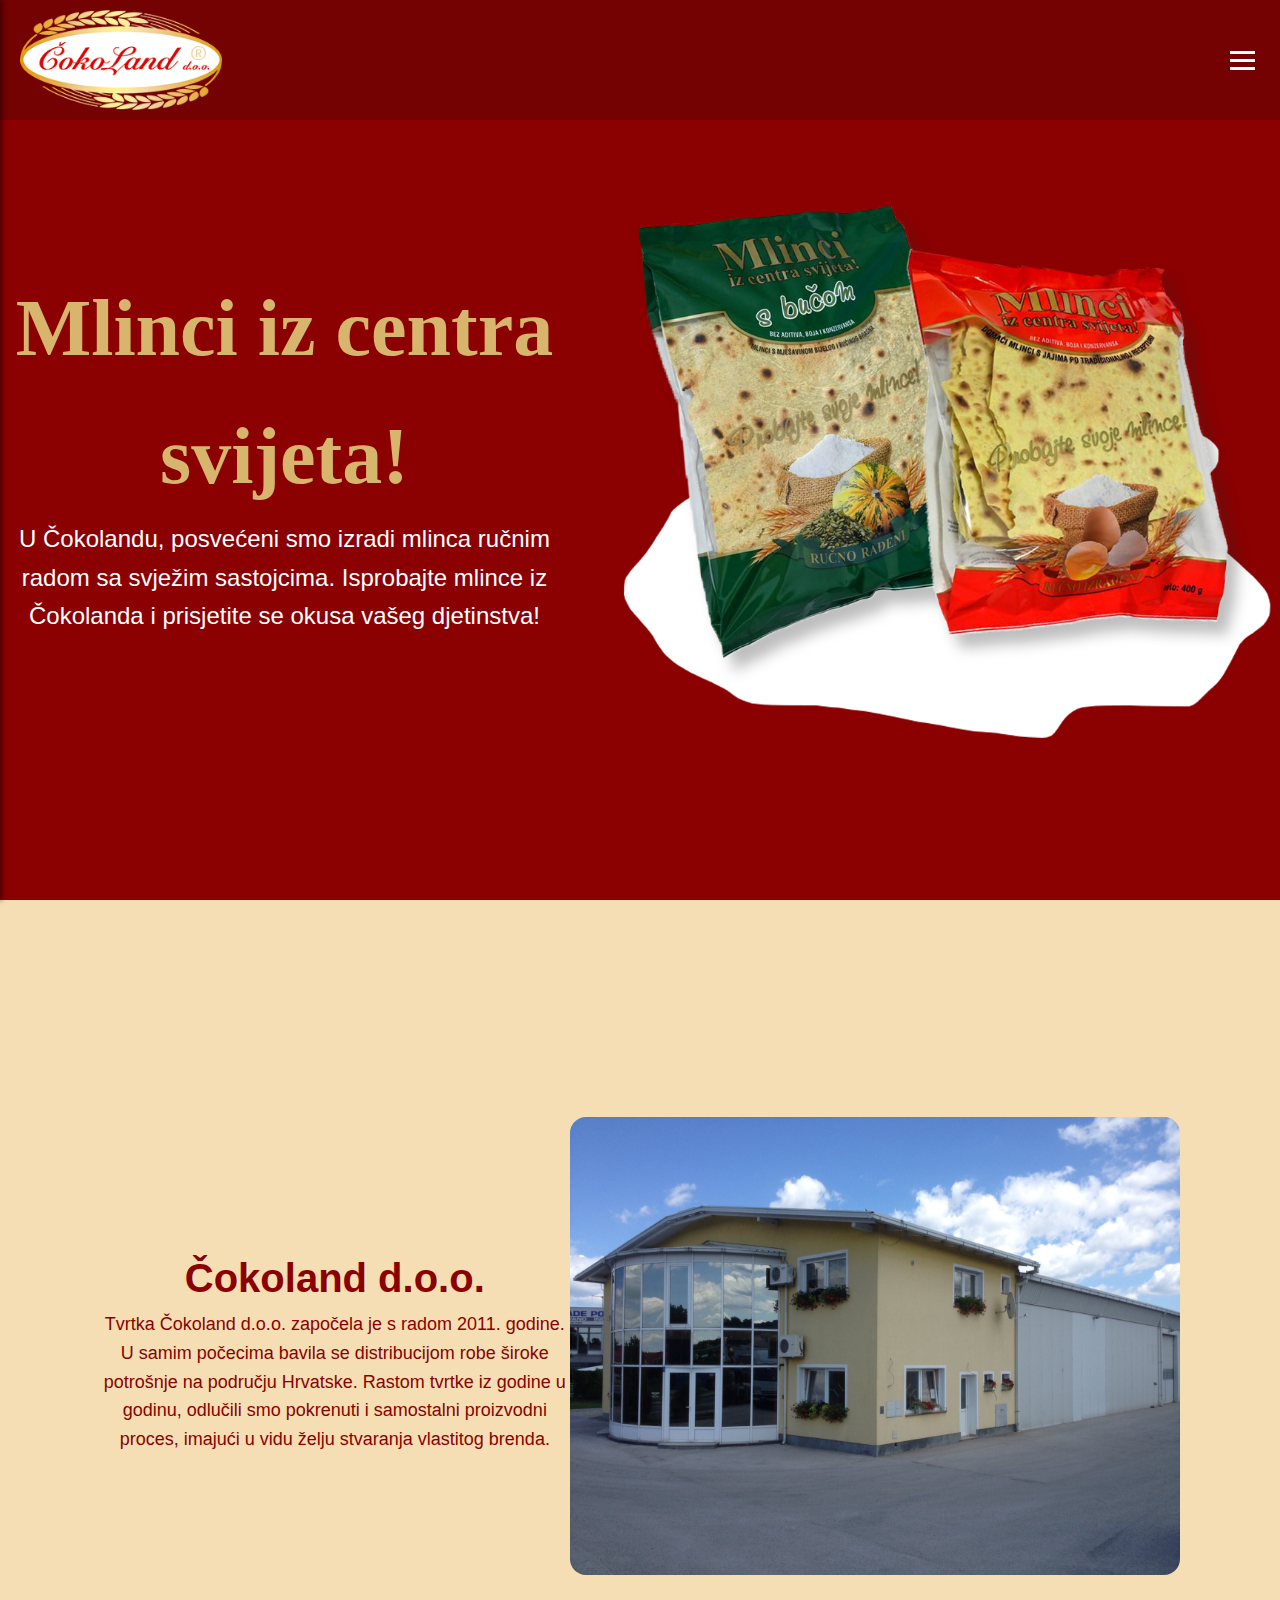
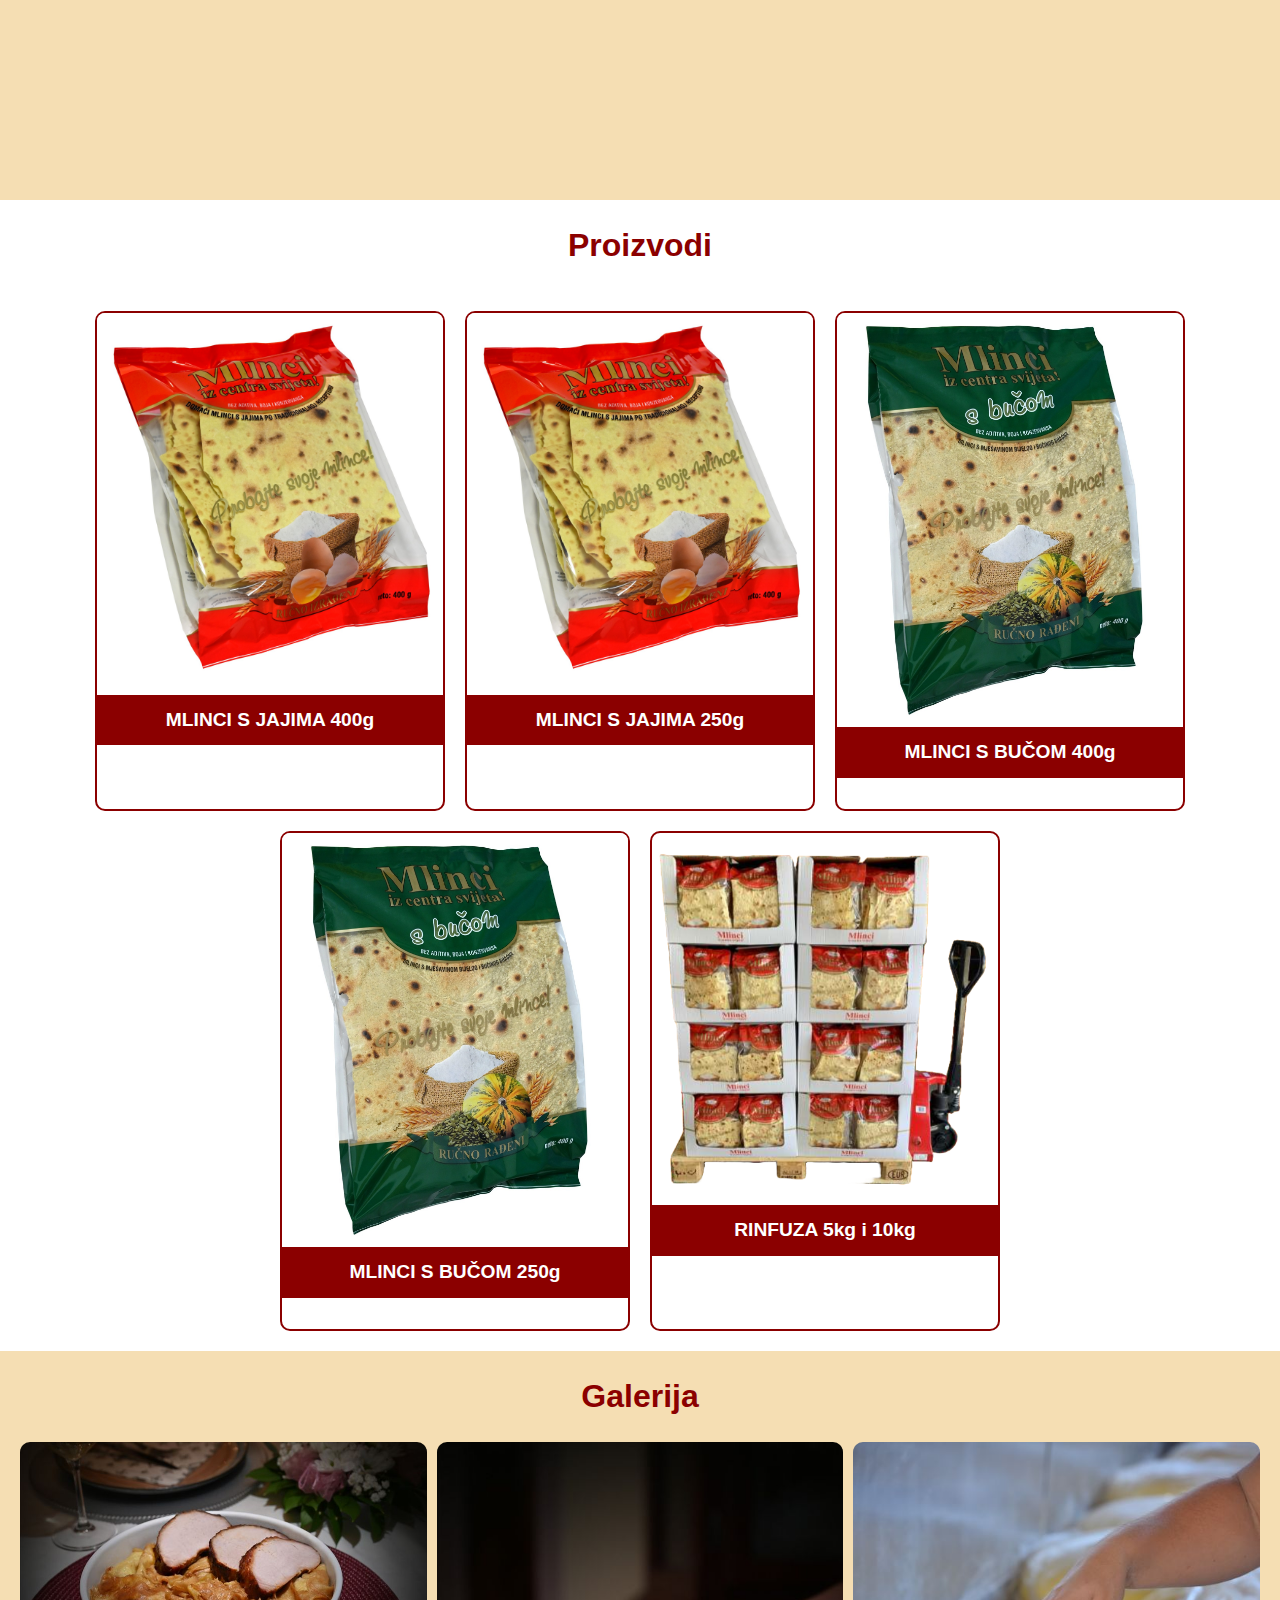
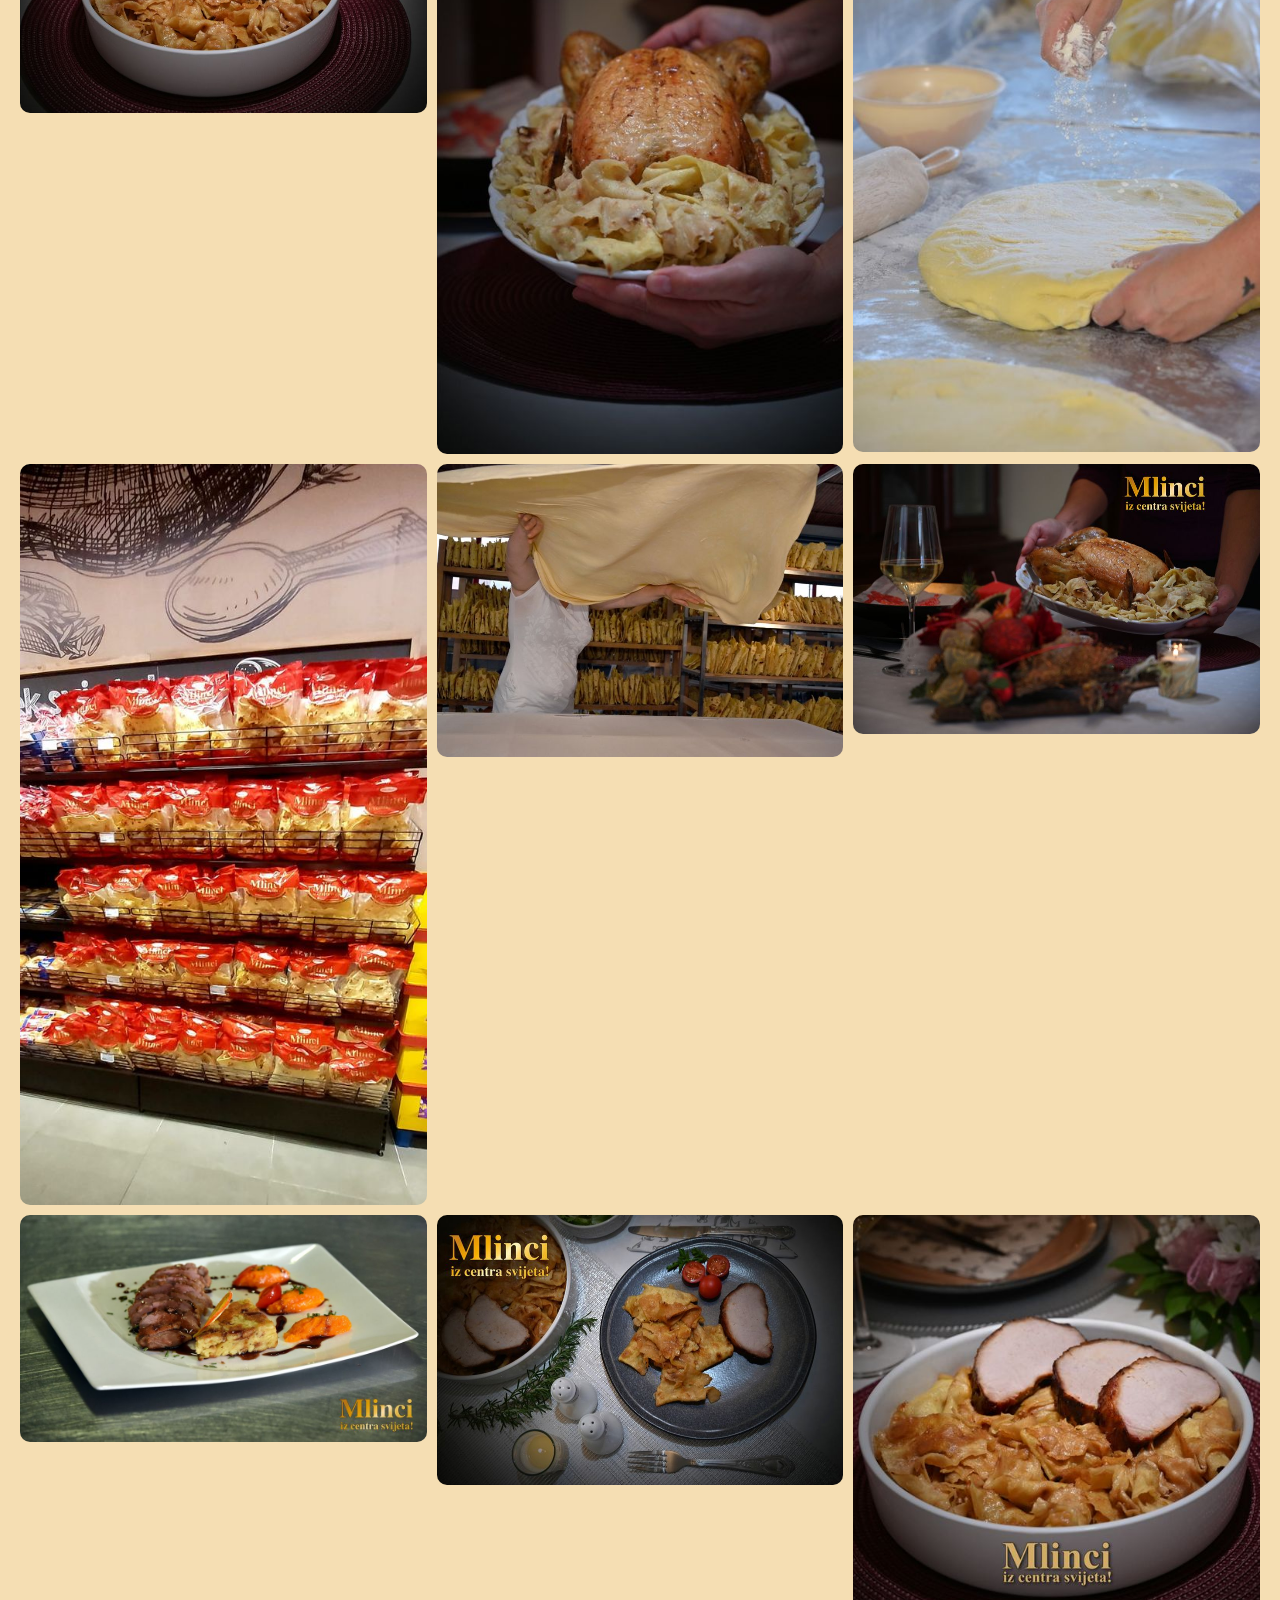
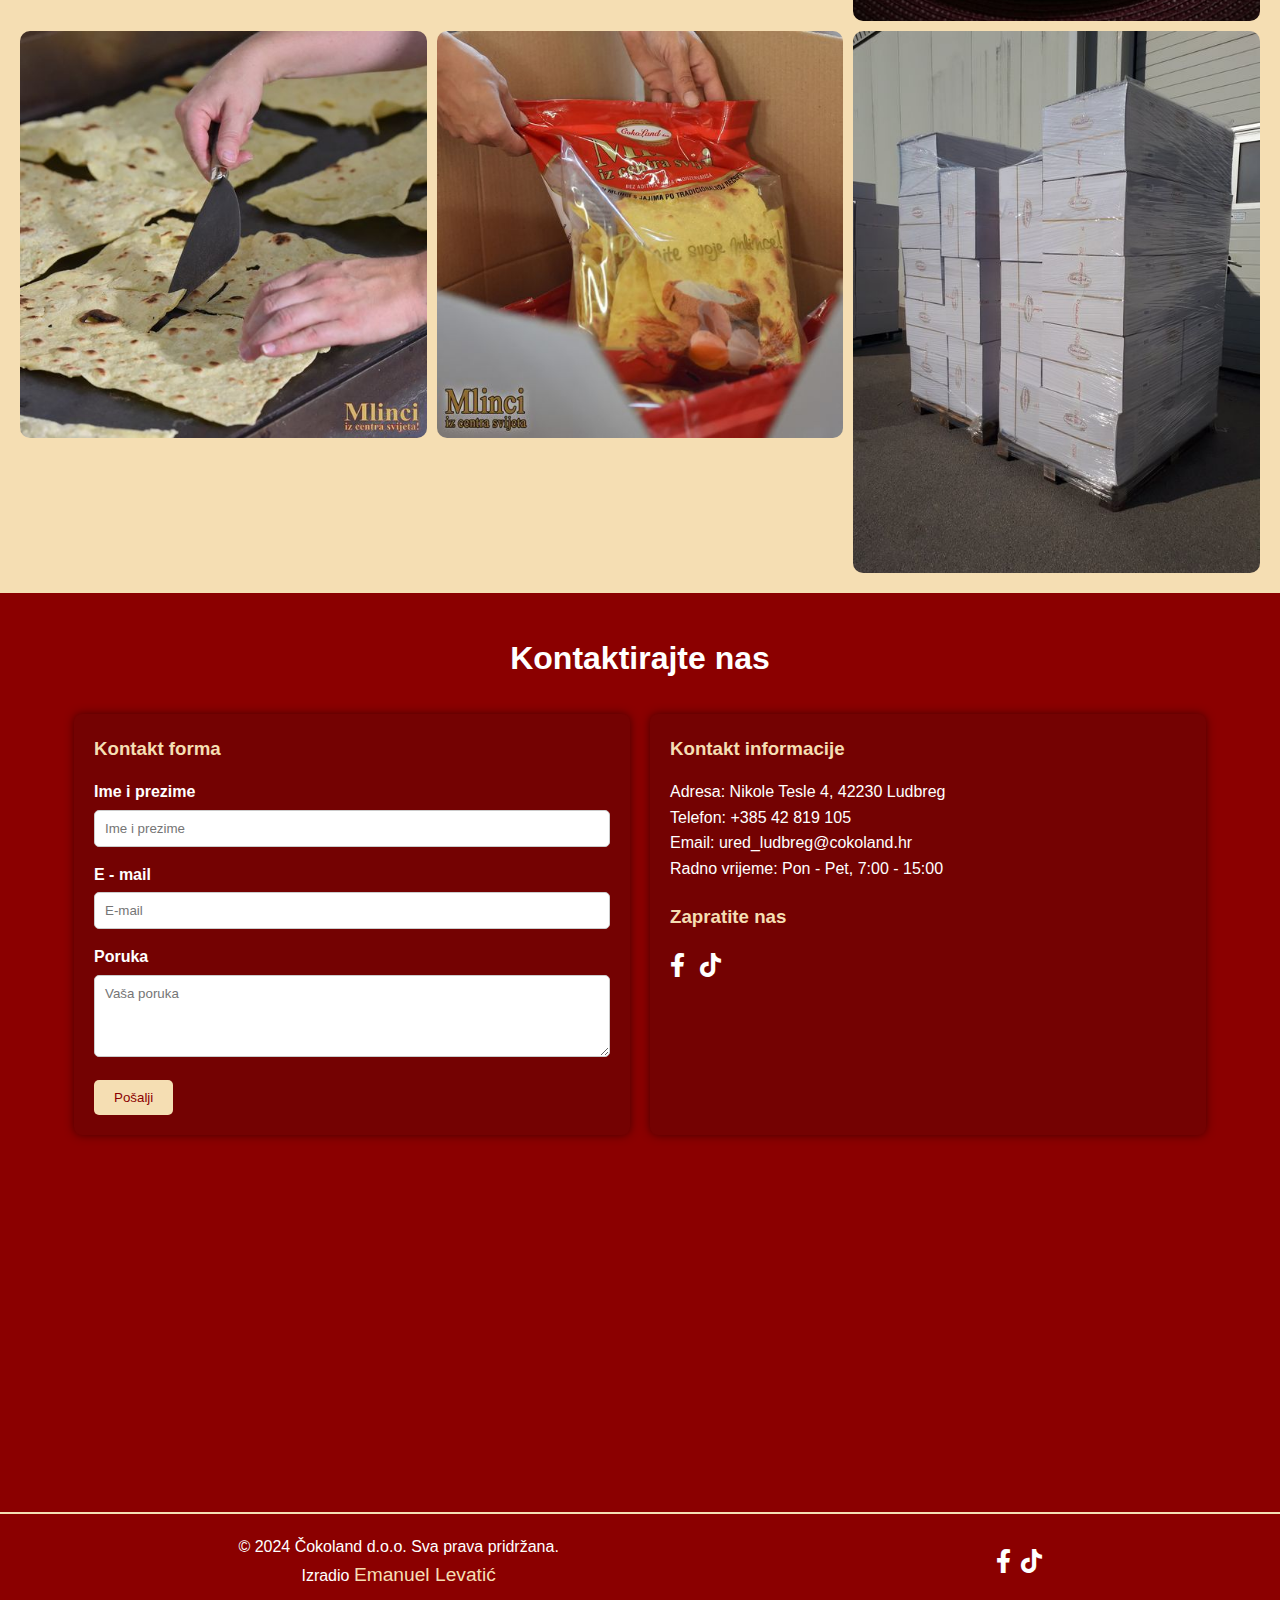
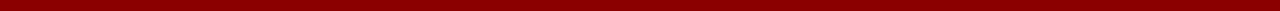
==== index.html @ cee48d8a "linking pages" ====
<!DOCTYPE html>
<html lang="hr">

<head>
    <meta charset="UTF-8">
    <meta name="viewport" content="width=device-width, initial-scale=1.0">
    <title>Mlinci iz centra svijeta!</title>
    <link rel="stylesheet" href="style.css">
    <link rel="stylesheet" href="https://cdnjs.cloudflare.com/ajax/libs/font-awesome/6.0.0-beta3/css/all.min.css">

    <link rel="icon" href="Images/favicon.ico" type="image/x-icon">
</head>

<body>

    <nav>
        <a href="https://www.cokoland.hr"> <img src="Images/cokoland-logo.png" alt="Logo" class="logo"></a>
        <div class="hamburger">
            <div></div>
            <div></div>
            <div></div>
        </div>
        <ul id="menu" class="side-menu">
            <li><a href="#hero">Početna</a></li>
            <li><a href="#section1">O nama</a></li>
            <li><a href="#products">Proizvodi</a></li>
            <li><a href="#gallery">Galerija</a></li>
            <li><a href="#contact">Kontakt</a></li>

            <li><a href="https://www.facebook.com/p/Mlinci-iz-centra-svijeta-100057087834597/" target="_blank"
                    class="social-icon"><i class="fab fa-facebook-f"></i></a></li>
            <li><a href="https://www.tiktok.com/@yourprofile" target="_blank" class="social-icon"><i
                        class="fab fa-tiktok"></i></a></li>
        </ul>
    </nav>

    <section id="hero" class="hero">
        <div class="hero-text">
            <h1>Mlinci iz centra svijeta!</h1>
            <p>U Čokolandu, posvećeni smo izradi mlinca ručnim radom sa svježim sastojcima.
                Isprobajte mlince iz Čokolanda i prisjetite se okusa vašeg djetinstva! </p>
        </div>
        <div class="hero-image">
            <img src="Images/mlinci.png" alt="Hero Image">
        </div>
    </section>

    <section id="section1" class="section">

        <div class="section-text">
            <h2>Čokoland d.o.o.</h2>
            <p>Tvrtka Čokoland d.o.o. započela je s radom 2011. godine. U samim počecima bavila se distribucijom robe
                široke potrošnje
                na području Hrvatske. Rastom tvrtke iz godine u godinu, odlučili smo pokrenuti i samostalni proizvodni
                proces, imajući
                u vidu želju stvaranja vlastitog brenda.
            </p>
        </div>
        <div class="section-img">
            <img src="Images/skladiste.jpg" alt="">
        </div>
    </section>

    <section id="products" class="products-section">

        <h2 class="products-title">Proizvodi</h2>
        <div class="products">


            <div class="product-card" id="product1">
                <div class="product-image">
                    <img src="Images/jaja.jpg" alt="Product 1">
                </div>
                <div class="product-info">
                    <h3>MLINCI S JAJIMA 400g</h3>
                </div>
                <div class="product-overlay">
                    <button class="close-btn">&times;</button>
                    <p>Domaći mlinci s jajima 400g</p>
                    <p>Runo rađeni po tradicijalnoj recepturi</p>
                    <p>Neto težina pakiranja: 400g</p>
                </div>
            </div>
            <div class="product-card" id="product2">
                <div class="product-image">
                    <img src="Images/jaja200.jpg" Product 2">
                </div>
                <div class="product-info">
                    <h3>MLINCI S JAJIMA 250g</h3>
                </div>
                <div class="product-overlay">
                    <button class="close-btn">&times;</button>
                    <p>Domaći mlinci s jajima 250g</p>
                    <p>Runo rađeni po tradicijalnoj recepturi</p>
                    <p>Neto težina pakiranja: 250g</p>
                </div>
            </div>
            <div class="product-card" id="product3">
                <div class="product-image">
                    <img src="Images/buca200.jpg" alt="Product 3">
                </div>
                <div class="product-info">
                    <h3>MLINCI S BUČOM 400g</h3>
                </div>
                <div class="product-overlay">
                    <button class="close-btn">&times;</button>
                    <p>Domaći mlinci s bučom 400g</p>
                    <p>Runo rađeni po tradicijalnoj recepturi</p>
                    <p>Neto težina pakiranja: 400g</p>
                </div>
            </div>
            <div class="product-card" id="product4">
                <div class="product-image">
                    <img src="Images/buca200.jpg" alt="Product 4">
                </div>
                <div class="product-info">
                    <h3>MLINCI S BUČOM 250g</h3>
                </div>
                <div class="product-overlay">
                    <button class="close-btn">&times;</button>
                    <p>Domaći mlinci s bučom 250g</p>
                    <p>Runo rađeni po tradicijalnoj recepturi</p>
                    <p>Neto težina pakiranja: 250g</p>
                </div>
            </div>
            <div class="product-card" id="product5">
                <div class="product-image">
                    <img src="Images/rinfuza.png" alt="Product 5">
                </div>
                <div class="product-info">
                    <h3>RINFUZA 5kg i 10kg</h3>
                </div>
                <div class="product-overlay">
                    <button class="close-btn">&times;</button>
                    <p>Domaći mlinci s jajima rifuza 5kg i 10kg</p>
                    <p>Runo rađeni po tradicijalnoj recepturi</p>
                    <p>Neto težina pakiranja: 5kg i 10kg</p>
                </div>
            </div>

        </div>
    </section>

    <section id="gallery" class="gallery-section">
        <h2 class="gallery-title">Galerija</h2>
        <div class="gallery-grid">
            <div class="gallery-item">
                <img src="Galerija/slika1.jpg" alt="Galerija Slika 1" class="gallery-img">
            </div>
            <div class="gallery-item">
                <img src="Galerija/slika2.jpg" alt="Galerija Slika 2" class="gallery-img">
            </div>
            <div class="gallery-item">
                <img src="Galerija/slika3.jpg" alt="Galerija Slika 3" class="gallery-img">
            </div>
            <div class="gallery-item">
                <img src="Galerija/slika4.jpg" alt="Galerija Slika 4" class="gallery-img">
            </div>
            <div class="gallery-item">
                <img src="Galerija/slika5.jpg" alt="Galerija Slika 5" class="gallery-img">
            </div>
            <div class="gallery-item">
                <img src="Galerija/slika6.jpg" alt="Galerija Slika 6" class="gallery-img">
            </div>
            <div class="gallery-item">
                <img src="Galerija/slika7.jpg" alt="Galerija Slika 7" class="gallery-img">
            </div>
            <div class="gallery-item">
                <img src="Galerija/slika8.jpg" alt="Galerija Slika 8" class="gallery-img">
            </div>
            <div class="gallery-item">
                <img src="Galerija/slika9.jpg" alt="Galerija Slika 9" class="gallery-img">
            </div>
            <div class="gallery-item">
                <img src="Galerija/slika10.jpg" alt="Galerija Slika 10" class="gallery-img">
            </div>
            <div class="gallery-item">
                <img src="Galerija/slika11.jpg" alt="Galerija Slika 11" class="gallery-img">
            </div>
            <div class="gallery-item">
                <img src="Galerija/slika12.jpg" alt="Galerija Slika 12" class="gallery-img">
            </div>
        </div>

        <div id="gallery-modal" class="gallery-modal">
            <span class="close">&times;</span>
            <img class="modal-content" id="modal-img">
            <a class="prev">&#10094;</a>
            <a class="next">&#10095;</a>
        </div>
    </section>

    <!-- Sekcija Kontaktirajte nas -->
    <section id="contact" class="contact-section">
        <div class="container">
            <h2 class="section-title">Kontaktirajte nas</h2>
            <div class="contact-container">
                <!-- Kontakt Forma -->
                <div class="contact-form">
                    <h3>Kontakt forma</h3>
                    <form action="https://api.web3forms.com/submit" method="POST">
                    
                        <input type="hidden" name="access_key" value="b5c171a4-d88a-4133-8ef3-38720c24db24">

                        <div class="form-group">
                            <label for="name">Ime i prezime</label>
                            <input type="text" id="name" name="name" placeholder="Ime i prezime" required>
                        </div>
                        <div class="form-group">
                            <label for="email">E - mail</label>
                            <input type="email" id="email" name="email" placeholder="E-mail" required>
                        </div>
                        <div class="form-group">
                            <label for="message">Poruka</label>
                            <textarea id="message" name="message" rows="4" placeholder="Vaša poruka"
                                required></textarea>
                        </div>

                        <!-- Honeypot field -->
                        <div style="display:none;">
                            <label for="hp">Leave this field empty</label>
                            <input type="text" id="hp" name="hp">
                        </div>
                        <button type="submit" class="btn">Pošalji</button>

                        <input type="hidden" name="redirect" value="https://mlinciizcentrasvijeta.eu/thanks.html">
                    </form>
                </div>

                <!-- Kontakt Informacije -->
                <div class="contact-info">
                    <h3>Kontakt informacije</h3>
                    <p>Adresa: Nikole Tesle 4, 42230 Ludbreg</p>
                    <p>Telefon: +385 42 819 105</p>
                    <p>Email: ured_ludbreg@cokoland.hr</p>
                    <p>Radno vrijeme: Pon - Pet, 7:00 - 15:00</p>

                    <h3 style="margin-top: 4%;">Zapratite nas</h3>

                    <a href="https://www.facebook.com/p/Mlinci-iz-centra-svijeta-100057087834597/" target="_blank"
                        class="social-icon"><i class="fab fa-facebook-f"></i></a>

                    <a href="https://www.tiktok.com/@yourprofile" target="_blank" class="social-icon" style="margin-left: 2%;"><i
                            class="fab fa-tiktok"></i></a>

                </div>
            </div>
        </div>

        <!-- Google Mapa -->
        <div class="map-container">
            <iframe
                src="https://www.google.com/maps/embed?pb=!1m18!1m12!1m3!1d2759.291126640313!2d16.626933776740582!3d46.24443998104232!2m3!1f0!2f0!3f0!3m2!1i1024!2i768!4f13.1!3m3!1m2!1s0x4768a1363e7c7a59%3A0xbf4454dfbf74934c!2s%C4%8Cokoland%20d.o.o.!5e0!3m2!1shr!2shr!4v1705303036731!5m2!1shr!2shr"
                width="100%" height="300" style="border:0;" allowfullscreen="" loading="lazy">
            </iframe>
        </div>
    </section>

    <hr class="footer-divider">

    <footer class="footer">
        <div class="footer-content">
            <div class="footer-left">
                <p>&copy; 2024 Čokoland d.o.o. Sva prava pridržana.</p>
                <p>Izradio <a href="https://elevatic20.github.io/portfolio/" target="_blank">Emanuel Levatić</a></p>
            </div>
            <div class="footer-right">
                <a href="https://www.facebook.com/p/Mlinci-iz-centra-svijeta-100057087834597/" target="_blank"
                    class="social-icon">
                    <i class="fab fa-facebook-f"></i>
                </a>
                <a href="https://www.tiktok.com/@yourprofile" target="_blank" class="social-icon">
                    <i class="fab fa-tiktok"></i>
                </a>
            </div>
        </div>
    </footer>

    <script src="script.js"></script>
</body>

</html>
---- style.css ----
@import url(https://db.onlinewebfonts.com/c/bb25f84423b9515a1d475d02d2de6462?family=Bell+MT+Semi+Bold);

/* Reset osnovnih postavki */
* {
    margin: 0;
    padding: 0;
    box-sizing: border-box;
}

body {
    font-family: Arial, sans-serif;
    line-height: 1.6;
    color: #fff;
    scroll-behavior: smooth; /* Glatko skrolanje */
}

/* Osnovne boje */
:root {
    --dark-red: #8B0000;
    --dark-red-nav: #740202;
    --wheat: #F5DEB3;
    --white: #ffffff;
}

/* Navigacija */
nav {
    position: fixed;
    top: 0;
    left: 0;
    width: 100%;
    background: var(--dark-red-nav);
    z-index: 1000;
    padding: 10px 20px;
    display: flex;
    justify-content: space-between;
    align-items: center;
}

/* Logo */
.logo {
    max-height: 100px; /* Ovisno o veličini logoa */
    display: block; /* Pobrinimo se da je logo vidljiv */
    transition: max-height 0.3s ease; /* Animacija promjene veličine loga */
}

/* Hamburger meni */
.hamburger {
    display: block;
    cursor: pointer;
}

.hamburger div {
    width: 25px;
    height: 3px;
    background-color: var(--white);
    margin: 5px;
    transition: transform 0.3s ease;
}

/* Side meni */
.side-menu {
    position: fixed;
    top: 0;
    left: -250px; /* Početna pozicija izvan ekrana */
    width: 250px;
    height: 100%;
    background: var(--dark-red-nav);
    overflow: auto;
    transition: left 0.3s ease;
    list-style: none;
    padding: 20px;
    box-shadow: 2px 0 5px rgba(0, 0, 0, 0.5);
    z-index: 999;
}

.side-menu.active {
    left: 0;
}

.side-menu li {
    margin: 20px 0;
}

.side-menu li a {
    color: var(--white);
    text-decoration: none;
    font-size: 18px;
    font-weight: bold;
    position: relative;
    padding-bottom: 5px;
    transition: color 0.3s ease;
}

.side-menu li a::after {
    content: '';
    position: absolute;
    width: 0;
    height: 2px;
    background: var(--white);
    left: 0;
    bottom: 0;
    transition: width 0.3s ease;
}

.side-menu li a:hover::after {
    width: 100%; 
}

.side-menu li a:hover {
    color: var(--wheat);
}

/* Hero sekcija */
.hero {
    text-align: center;
    align-items: center;
    display: flex;
    height: 100vh;
    background: var(--dark-red);
    color: var(--white);
}

.hero-text {
    flex: 2;
    display: flex;
    flex-direction: column;
    justify-content: center;
    z-index: 1; /* Da tekst bude iznad slike */
}

.hero-text h1 {
    font-family: "Bell MT Semi Bold";
    color: #d7b56d;
    font-size: 5rem;
}

.hero-text p {
    font-size: 1.5rem;
}

.hero-image {
    flex: 2.5;
}

.hero-image img {
    width: 100%;
    height: 100%;
    object-fit: scale-down;
    display: block;
}


/* Parallax sekcije */
.section {
    text-align: center;
    align-items: center;
    display: flex;
    height: 100vh;
    padding: 140px 100px;
}

.section h2{
    font-size: 2.5rem;
}
.section p{
    font-size: 1.125rem;
}
.section-text{
    flex: 1;
}

.section-img{
 flex: 1.3;

}

.section-img img{
    width: 100%;
    height: 100%;
    object-fit: scale-down;
    display: felx;
    border-radius: 16px;

}

.section:nth-child(even) {
    background-color: var(--dark-red);
}

.section:nth-child(odd) {
    background-color: var(--wheat);
    color: var(--dark-red);
}


/* Osnovni stilovi za sekciju proizvoda */

.products {
    display: flex;
    flex-wrap: wrap;
    gap: 20px;
    padding: 20px;
    justify-content: center;
}

.products-title {
    font-size: 2rem;
    color: var(--dark-red);
    margin-bottom: 20px;
}

h2.products-title{
    text-align: center;
    padding-top: 20px;
}

.product-card {
    position: relative;
    width: 350px;
    height: 500px;
    overflow: hidden;
    border: 2px solid var(--dark-red);
    border-radius: 10px;
    transition: transform 0.3s ease;
    cursor: pointer;
}

.product-image img {
    width: 100%;
    height: 100%;
    object-fit: cover;
}

.product-info {
    text-align: center;
    padding: 10px;
    background: var(--dark-red);
    color: var(--white);
}

.product-info h3 {
    margin: 0;
    font-size: 1.2rem;
}

.product-overlay {
    position: absolute;
    top: 0;
    left: 0;
    width: 100%;
    height: 100%;
    background: rgba(0, 0, 0, 0.7);
    color: var(--white);
    display: flex;
    flex-direction: column;
    justify-content: center;
    align-items: center;
    opacity: 0;
    transform: scale(0.8);
    transition: opacity 0.3s ease, transform 0.3s ease;
    z-index: 10;
    padding: 20px;
    box-sizing: border-box;
    overflow: auto;
}

.product-card.active .product-overlay {
    opacity: 1;
    transform: scale(1);
}

.close-btn {
    position: absolute;
    top: 10px;
    right: 10px;
    background: var(--white);
    color: var(--dark-red);
    border: none;
    border-radius: 50%;
    width: 30px;
    height: 30px;
    font-size: 20px;
    cursor: pointer;
    display: flex;
    align-items: center;
    justify-content: center;
}

/* Hover efekti */
.product-card:hover {
    transform: scale(1.05);
}

.product-card:hover .product-info {
    background: var(--wheat);
    color: var(--dark-red);
}

/* Sekcija galerije */
.gallery-section {
    padding: 20px;
    background-color: var(--wheat);
}

.gallery-title {
    text-align: center;
    font-size: 2rem;
    color: var(--dark-red);
    margin-bottom: 20px;
}

.gallery-grid {
    display: grid;
    grid-template-columns: repeat(auto-fit, minmax(350px, 1fr));
    gap: 10px;
}

.gallery-item {
    position: relative;
    overflow: hidden;
    cursor: pointer;
}

.gallery-img {
    border-radius: 10px;
    width: 100%;
    height: auto;
    display: block;
    transition: transform 0.3s ease;
}

.gallery-item:hover .gallery-img {
    transform: scale(1.05);
}

/* Modal */
.gallery-modal {
    display: none;
    position: fixed;
    top: 0;
    left: 0;
    width: 100%;
    height: 100%;
    background: rgba(0, 0, 0, 0.8);
    z-index: 1000;
    align-items: center;
    justify-content: center;
    overflow: hidden;
}

.gallery-modal .modal-content {
    max-width: 80%;
    max-height: 80%;
}

.close {
    position: absolute;
    top: 10px;
    right: 20px;
    color: #fff;
    font-size: 40px;
    cursor: pointer;
}

.prev, .next {
    position: absolute;
    top: 50%;
    width: auto;
    padding: 16px;
    margin-top: -22px;
    color: #fff;
    font-weight: bold;
    font-size: 24px;
    background-color: rgba(0, 0, 0, 0.5);
    border-radius: 3px;
    cursor: pointer;
    user-select: none;
}

.prev {
    left: 10px;
}

.next {
    right: 10px;
}

.prev:hover, .next:hover {
    background-color: rgba(0, 0, 0, 0.8);
}


/* Stilovi za kontakt sekciju */
.container {
    width: 90%;
    max-width: 1200px;
    margin: 0 auto;
}

.contact-section {
    padding: 40px 0;
    background-color: var(--dark-red);
}

.section-title {
    text-align: center;
    font-size: 2rem;
    margin-bottom: 20px;
}

.contact-container {
    display: flex;
    flex-wrap: wrap;
    justify-content: space-between;
    margin-bottom: 20px;
}

.contact-form, .contact-info {
    flex: 1;
    min-width: 280px;
    margin: 10px;
    padding: 20px;
    background-color: var(--dark-red-nav);
    border-radius: 8px;
    box-shadow: 0 0 10px rgba(0, 0, 0, 0.5);
}

.contact-form h3, .contact-info h3 {
    margin-bottom: 15px;
    color: var(--wheat);
}

.form-group {
    margin-bottom: 15px;
}

.form-group label {
    display: block;
    margin-bottom: 5px;
    font-weight: bold;
}

.form-group input, .form-group textarea {
    font-family: Arial, Helvetica, sans-serif;
    width: 100%;
    padding: 10px;
    border: 1px solid #ccc;
    border-radius: 5px;
    box-sizing: border-box;
}

.btn {
    background-color: var(--wheat);
    color: var(--dark-red);
    padding: 10px 20px;
    border: none;
    border-radius: 5px;
    cursor: pointer;
}

.btn:hover {
    scale: 1.1;
    background-color: #e0c798;
    box-shadow: 0 0 10px rgba(0, 0, 0, 0.5);

}

.map-container {
    margin-top: 20px;
}

.footer {
    background: var(--dark-red);
    color: var(--white);
    padding: 20px;
    text-align: center;
}

.footer-content {
    display: flex;
    justify-content: space-around;
    align-items: center;
    flex-wrap: wrap;
}

.footer-left p, .footer-right {
    margin: 0;
}

.footer-left a{
    text-decoration: none;
    color: var(--wheat);
    font-size: 1.2rem;

}

.footer-right {
    display: flex;
    gap: 10px;
}

.social-icon {
    color: var(--white);
    font-size: 24px;
    text-decoration: none;
}

.social-icon:hover {
    color: var(--wheat);
}

.footer-divider {
    border: 0;
    height: 2px;
    background: var(--wheat); 
    margin: 0 auto; 
    width: 100%; 

}

/* Responsivnost */
@media screen and (max-width: 768px) {
    nav {
        flex-direction: row;
        justify-content: space-between;
        align-items: center;
    }

    .hero {
        flex-direction: column;
    }

    .hero-text {
        margin-top: 25%;
        padding: 20px;
    }

    .hero-image {
        width: 100%;
        height: 300px; /* Visina slike na mobilnim uređajima */
    }

    .hero-image img {
        height: 100%;
        object-fit: scale-down;
    }

    .hero h1 {
        font-size: 3rem;
    }

    .hero p {
        font-size: 1.2rem;
    }

    .section{
        flex-direction: column;
    }

    .section-img img{
        display:none;
        height: 300px;
        width: 100%;
        object-fit: scale-down;
    }

    .product-card {
        width: 150px;
        height: 250px;
    }

    .gallery-item {
        /* Prilagodite visinu slike za manje ekrane */
        height: auto;
    }

    .gallery-img {
        /* Osigurajte da slike ne preplave svoj kontejner */
        max-width: 92%;
        height: auto;
    }

    .gallery-modal .modal-content {
        max-width: 90%;
        max-height: 80%;
    }

    .prev, .next {
        font-size: 20px;
        padding: 12px;
    }

    .close {
        font-size: 30px;
    }

}
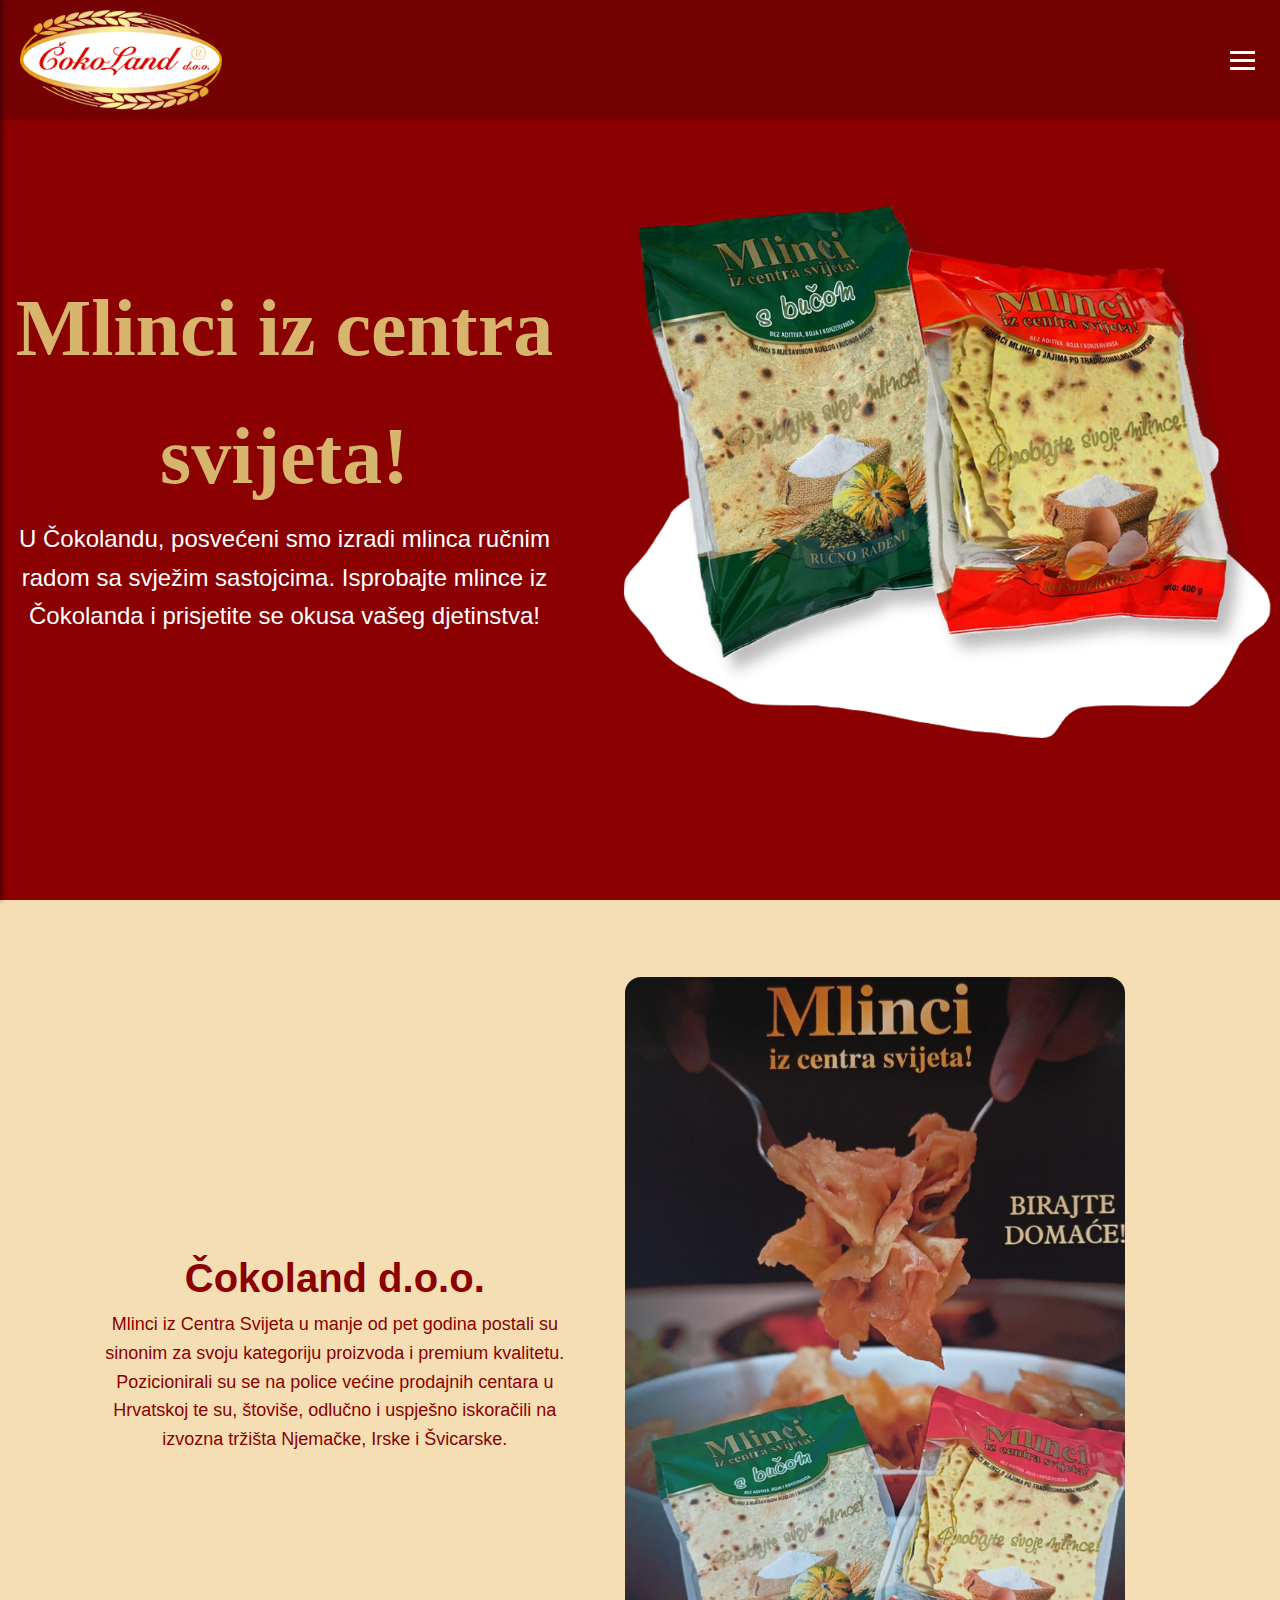
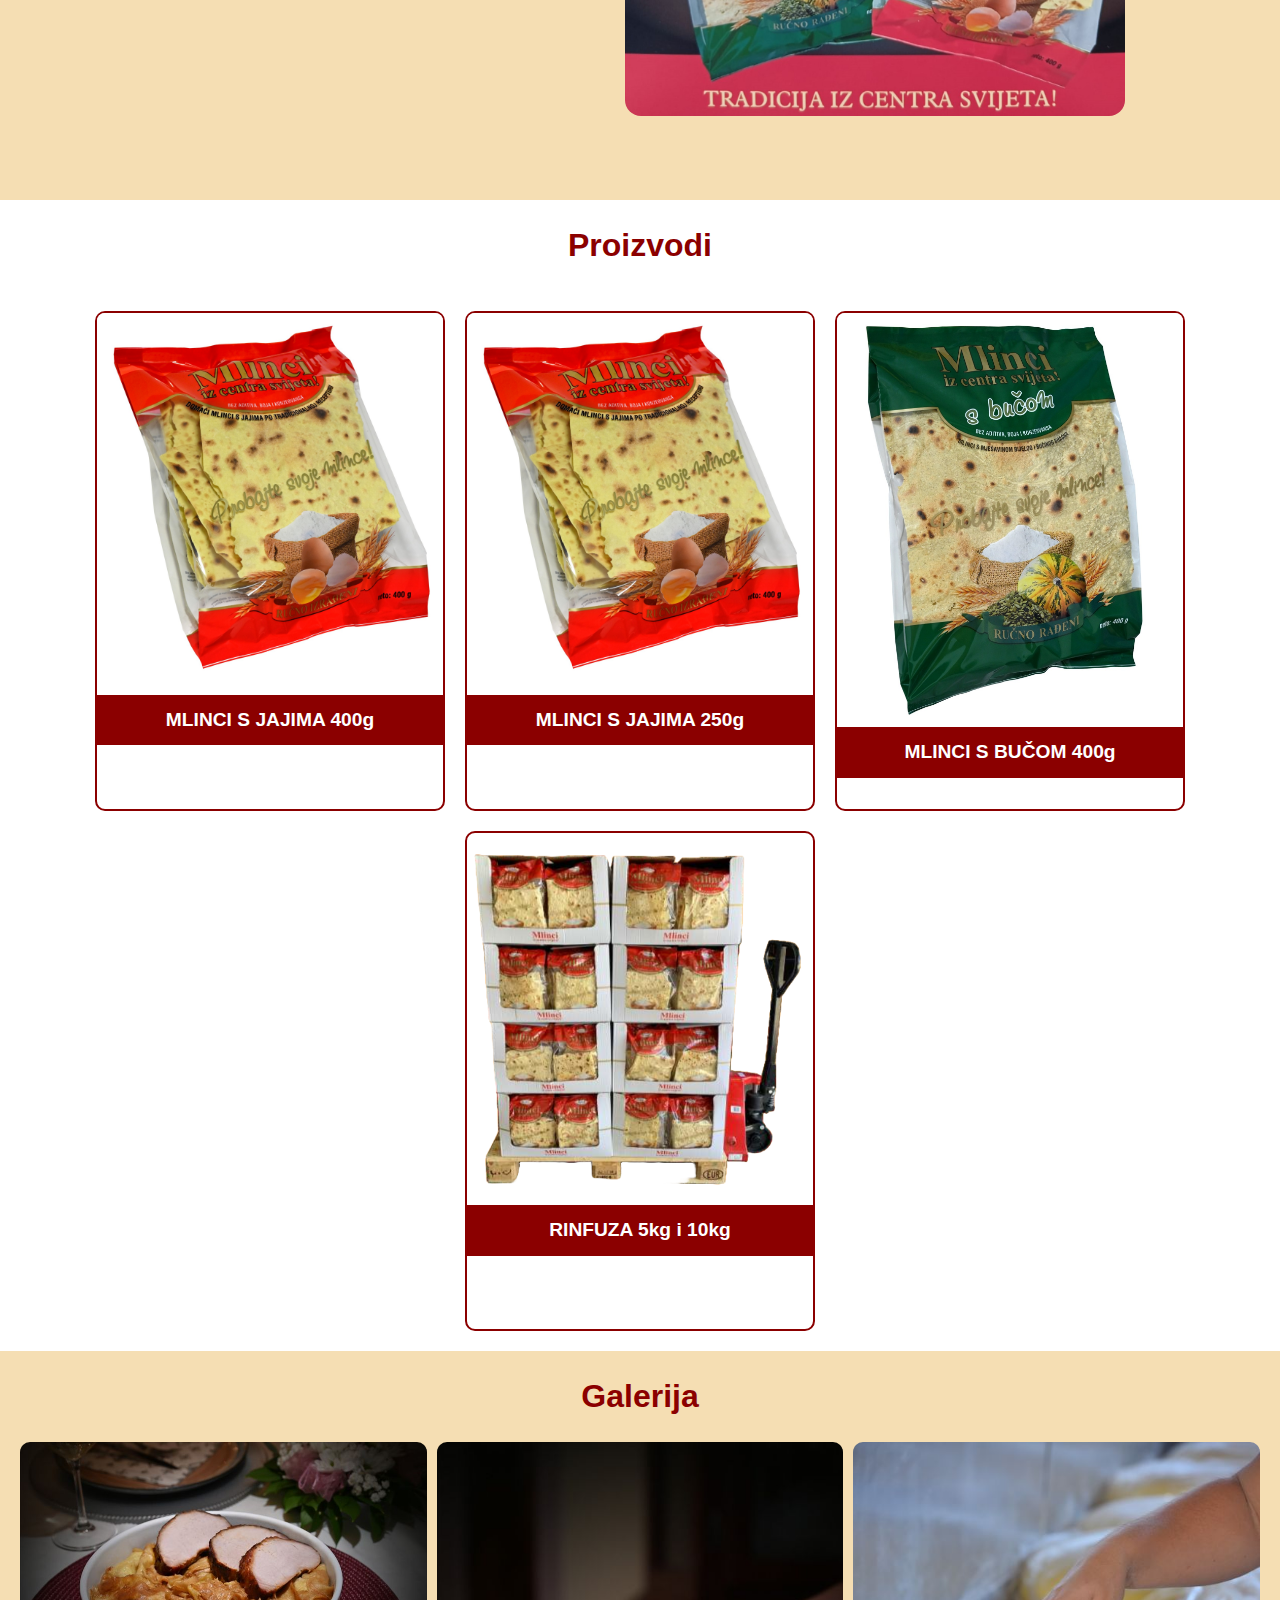
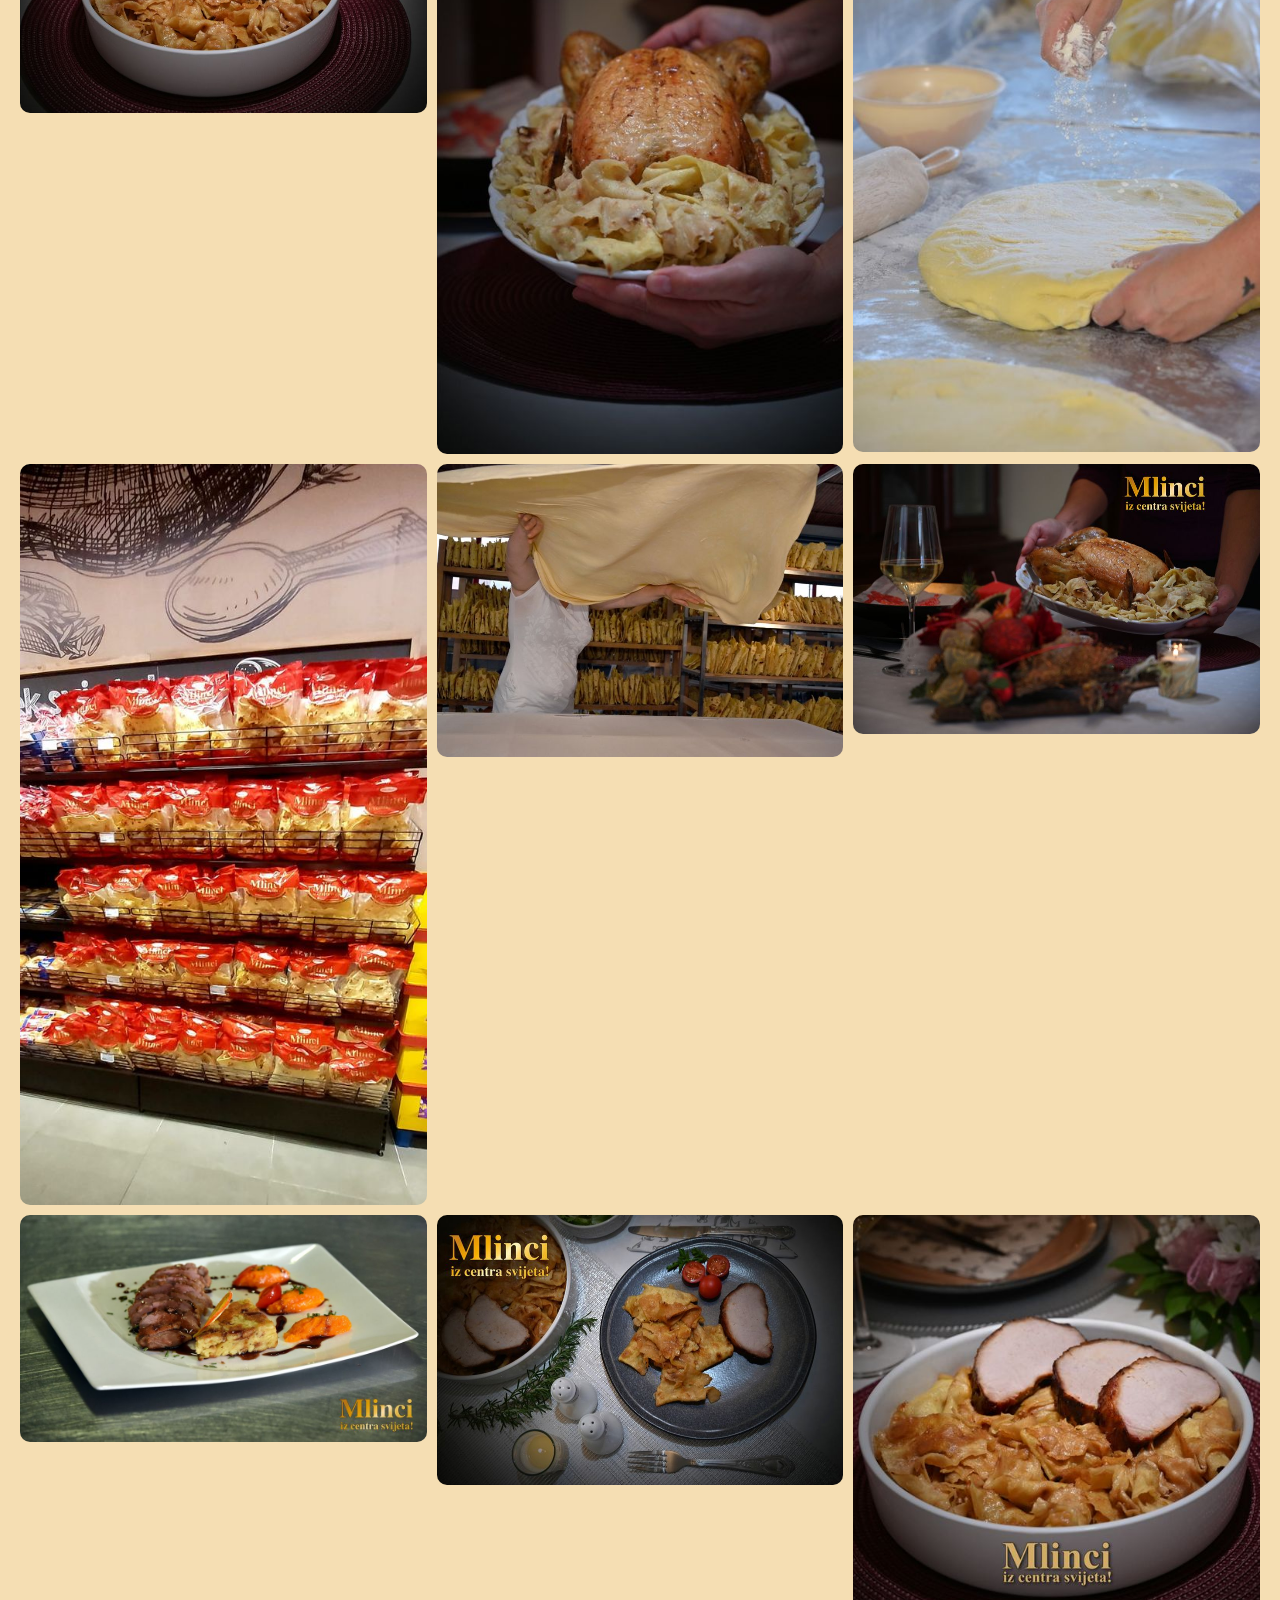
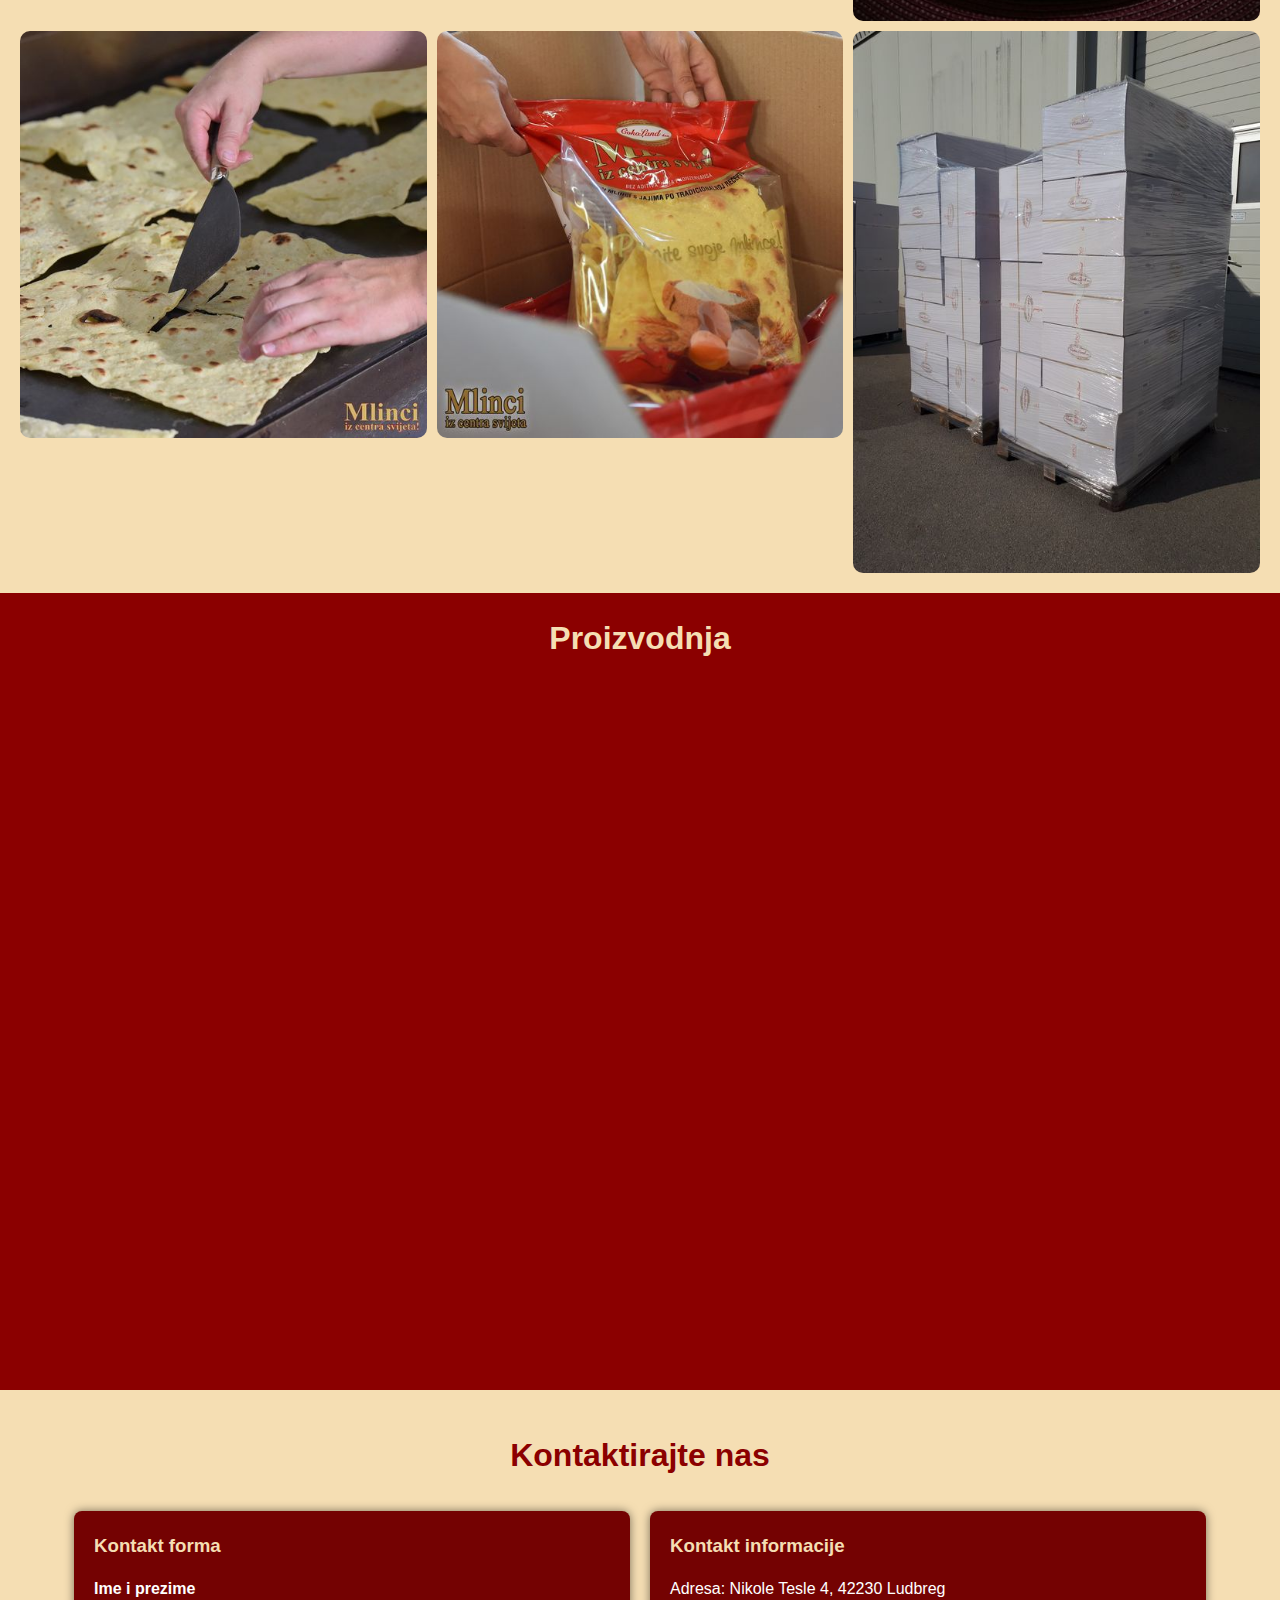
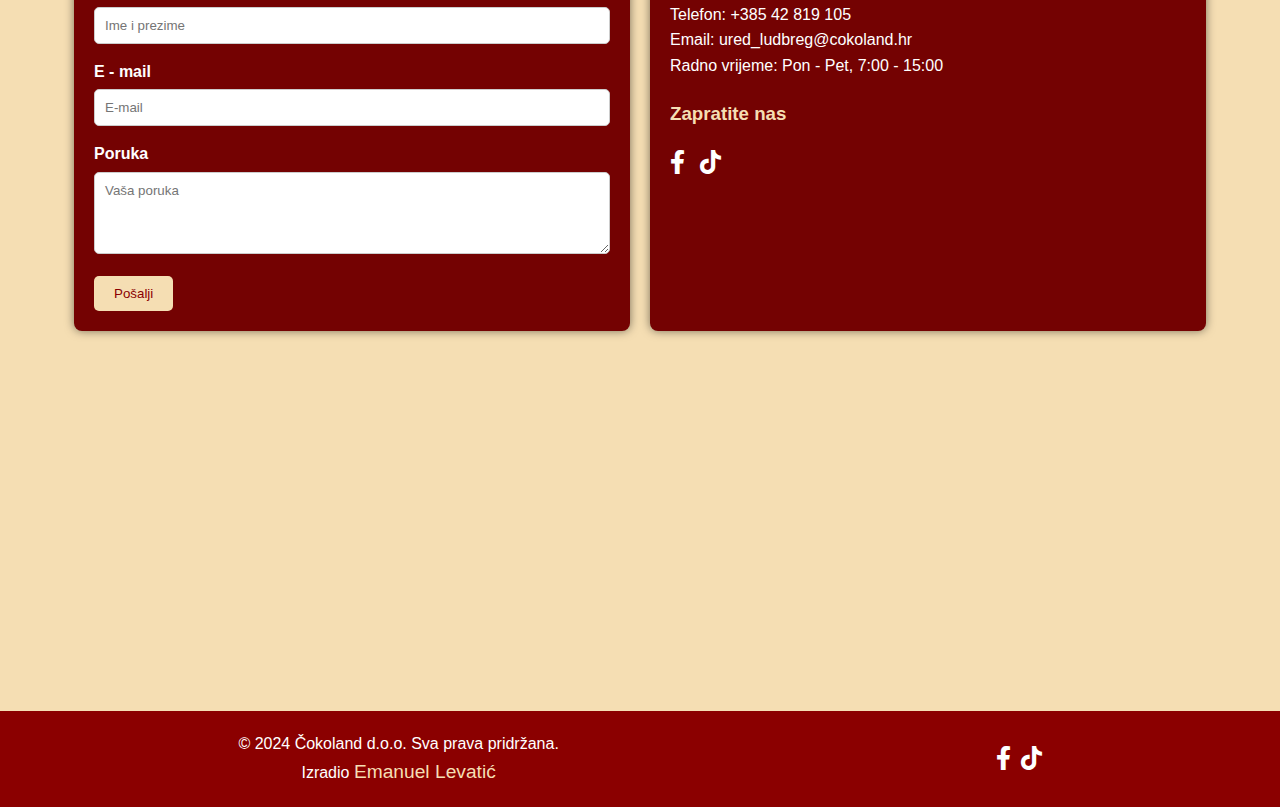
==== commit b2ab54fa: "changes after meeting. New section -> Production" ====
--- a/index.html
+++ b/index.html
@@ -4,6 +4,11 @@
 <head>
     <meta charset="UTF-8">
     <meta name="viewport" content="width=device-width, initial-scale=1.0">
+    <meta name="description"
+        content="Mlinci iz centra svijeta koji se rade u Ludbergu poznati su brend firme Čokoland d.o.o.">
+    <meta name="keywords"
+        content="Mlinci, Mlinci iz centra svijeta, Čokoland, Cokoland, Ludbreg, Mlinci s jajima, Mlinci s bučom">
+
     <title>Mlinci iz centra svijeta!</title>
     <link rel="stylesheet" href="style.css">
     <link rel="stylesheet" href="https://cdnjs.cloudflare.com/ajax/libs/font-awesome/6.0.0-beta3/css/all.min.css">
@@ -25,6 +30,7 @@
             <li><a href="#section1">O nama</a></li>
             <li><a href="#products">Proizvodi</a></li>
             <li><a href="#gallery">Galerija</a></li>
+            <li><a href="#production">Proizvodnja</a></li>
             <li><a href="#contact">Kontakt</a></li>
 
             <li><a href="https://www.facebook.com/p/Mlinci-iz-centra-svijeta-100057087834597/" target="_blank"
@@ -34,7 +40,7 @@
         </ul>
     </nav>
 
-    <section id="hero" class="hero">
+    <section id="hero" class="hero"> <!--Tu ti ide onaj video s mlincima kaj se kadi samo :D -->
         <div class="hero-text">
             <h1>Mlinci iz centra svijeta!</h1>
             <p>U Čokolandu, posvećeni smo izradi mlinca ručnim radom sa svježim sastojcima.
@@ -45,19 +51,17 @@
         </div>
     </section>
 
-    <section id="section1" class="section">
+    <section id="section1" class="section"> <!--Članak lider -->
 
         <div class="section-text">
             <h2>Čokoland d.o.o.</h2>
-            <p>Tvrtka Čokoland d.o.o. započela je s radom 2011. godine. U samim počecima bavila se distribucijom robe
-                široke potrošnje
-                na području Hrvatske. Rastom tvrtke iz godine u godinu, odlučili smo pokrenuti i samostalni proizvodni
-                proces, imajući
-                u vidu želju stvaranja vlastitog brenda.
+            <p>Mlinci iz Centra Svijeta u manje od pet godina postali su sinonim za svoju kategoriju proizvoda i premium
+                kvalitetu. Pozicionirali su se na police većine prodajnih centara u Hrvatskoj te su, štoviše, odlučno i
+                uspješno iskoračili na izvozna tržišta Njemačke, Irske i Švicarske.
             </p>
         </div>
         <div class="section-img">
-            <img src="Images/skladiste.jpg" alt="">
+            <img src="Images/onama.jpg" alt="">
         </div>
     </section>
 
@@ -109,20 +113,7 @@
                     <p>Neto težina pakiranja: 400g</p>
                 </div>
             </div>
-            <div class="product-card" id="product4">
-                <div class="product-image">
-                    <img src="Images/buca200.jpg" alt="Product 4">
-                </div>
-                <div class="product-info">
-                    <h3>MLINCI S BUČOM 250g</h3>
-                </div>
-                <div class="product-overlay">
-                    <button class="close-btn">&times;</button>
-                    <p>Domaći mlinci s bučom 250g</p>
-                    <p>Runo rađeni po tradicijalnoj recepturi</p>
-                    <p>Neto težina pakiranja: 250g</p>
-                </div>
-            </div>
+
             <div class="product-card" id="product5">
                 <div class="product-image">
                     <img src="Images/rinfuza.png" alt="Product 5">
@@ -188,6 +179,18 @@
             <a class="prev">&#10094;</a>
             <a class="next">&#10095;</a>
         </div>
+    </section>
+
+    <section id="production" class="production-section">
+        <h2 class="production-title">Proizvodnja</h2>
+
+        <iframe class="yt-video-production" width="560" height="315" volume="20%"
+            src="https://www.youtube.com/embed/P9D2J1PqyDY?si=qMnsnkTFMPwSh2nz" title="YouTube video player"
+            frameborder="0"
+            allow="accelerometer; autoplay; clipboard-write; encrypted-media; gyroscope; picture-in-picture; web-share"
+            referrerpolicy="strict-origin-when-cross-origin" allowfullscreen></iframe>
+
+
     </section>
 
     <!-- Sekcija Kontaktirajte nas -->
@@ -199,8 +202,8 @@
                 <div class="contact-form">
                     <h3>Kontakt forma</h3>
                     <form action="https://api.web3forms.com/submit" method="POST">
-                    
-                        <input type="hidden" name="access_key" value="b5c171a4-d88a-4133-8ef3-38720c24db24">
+
+                        <input type="hidden" name="access_key" value="83581a36-23a2-4815-893c-b33a4c4ca714">
 
                         <div class="form-group">
                             <label for="name">Ime i prezime</label>
@@ -240,8 +243,8 @@
                     <a href="https://www.facebook.com/p/Mlinci-iz-centra-svijeta-100057087834597/" target="_blank"
                         class="social-icon"><i class="fab fa-facebook-f"></i></a>
 
-                    <a href="https://www.tiktok.com/@yourprofile" target="_blank" class="social-icon" style="margin-left: 2%;"><i
-                            class="fab fa-tiktok"></i></a>
+                    <a href="https://www.tiktok.com/@yourprofile" target="_blank" class="social-icon"
+                        style="margin-left: 2%;"><i class="fab fa-tiktok"></i></a>
 
                 </div>
             </div>
--- a/style.css
+++ b/style.css
@@ -175,8 +175,8 @@
 }
 
 .section-img img{
-    width: 100%;
-    height: 100%;
+    width: 500px;
+    height: auto;
     object-fit: scale-down;
     display: felx;
     border-radius: 16px;
@@ -389,6 +389,25 @@
     background-color: rgba(0, 0, 0, 0.8);
 }
 
+/*proizvodnja*/
+.production-section{
+    background-color: var(--dark-red);
+    align-items: center;
+    text-align: center;
+}
+.production-title{
+    font-size: 2rem;
+    color: var(--wheat);
+    margin-bottom: 20px;
+    padding-top: 20px;
+}
+
+.yt-video-production{
+    width: 1200px;
+    height: 678px;
+    border-radius: 16px;
+    margin-bottom: 20px;
+}
 
 /* Stilovi za kontakt sekciju */
 .container {
@@ -399,13 +418,14 @@
 
 .contact-section {
     padding: 40px 0;
-    background-color: var(--dark-red);
+    background-color: var(--wheat);
 }
 
 .section-title {
     text-align: center;
     font-size: 2rem;
     margin-bottom: 20px;
+    color: var(--dark-red);
 }
 
 .contact-container {
@@ -594,4 +614,13 @@
         font-size: 30px;
     }
 
-}
+    .production-section{
+        margin: 0;
+        padding: 0;
+    }
+    .yt-video-production{
+        width: auto;
+        height: 350px;
+    }
+
+}
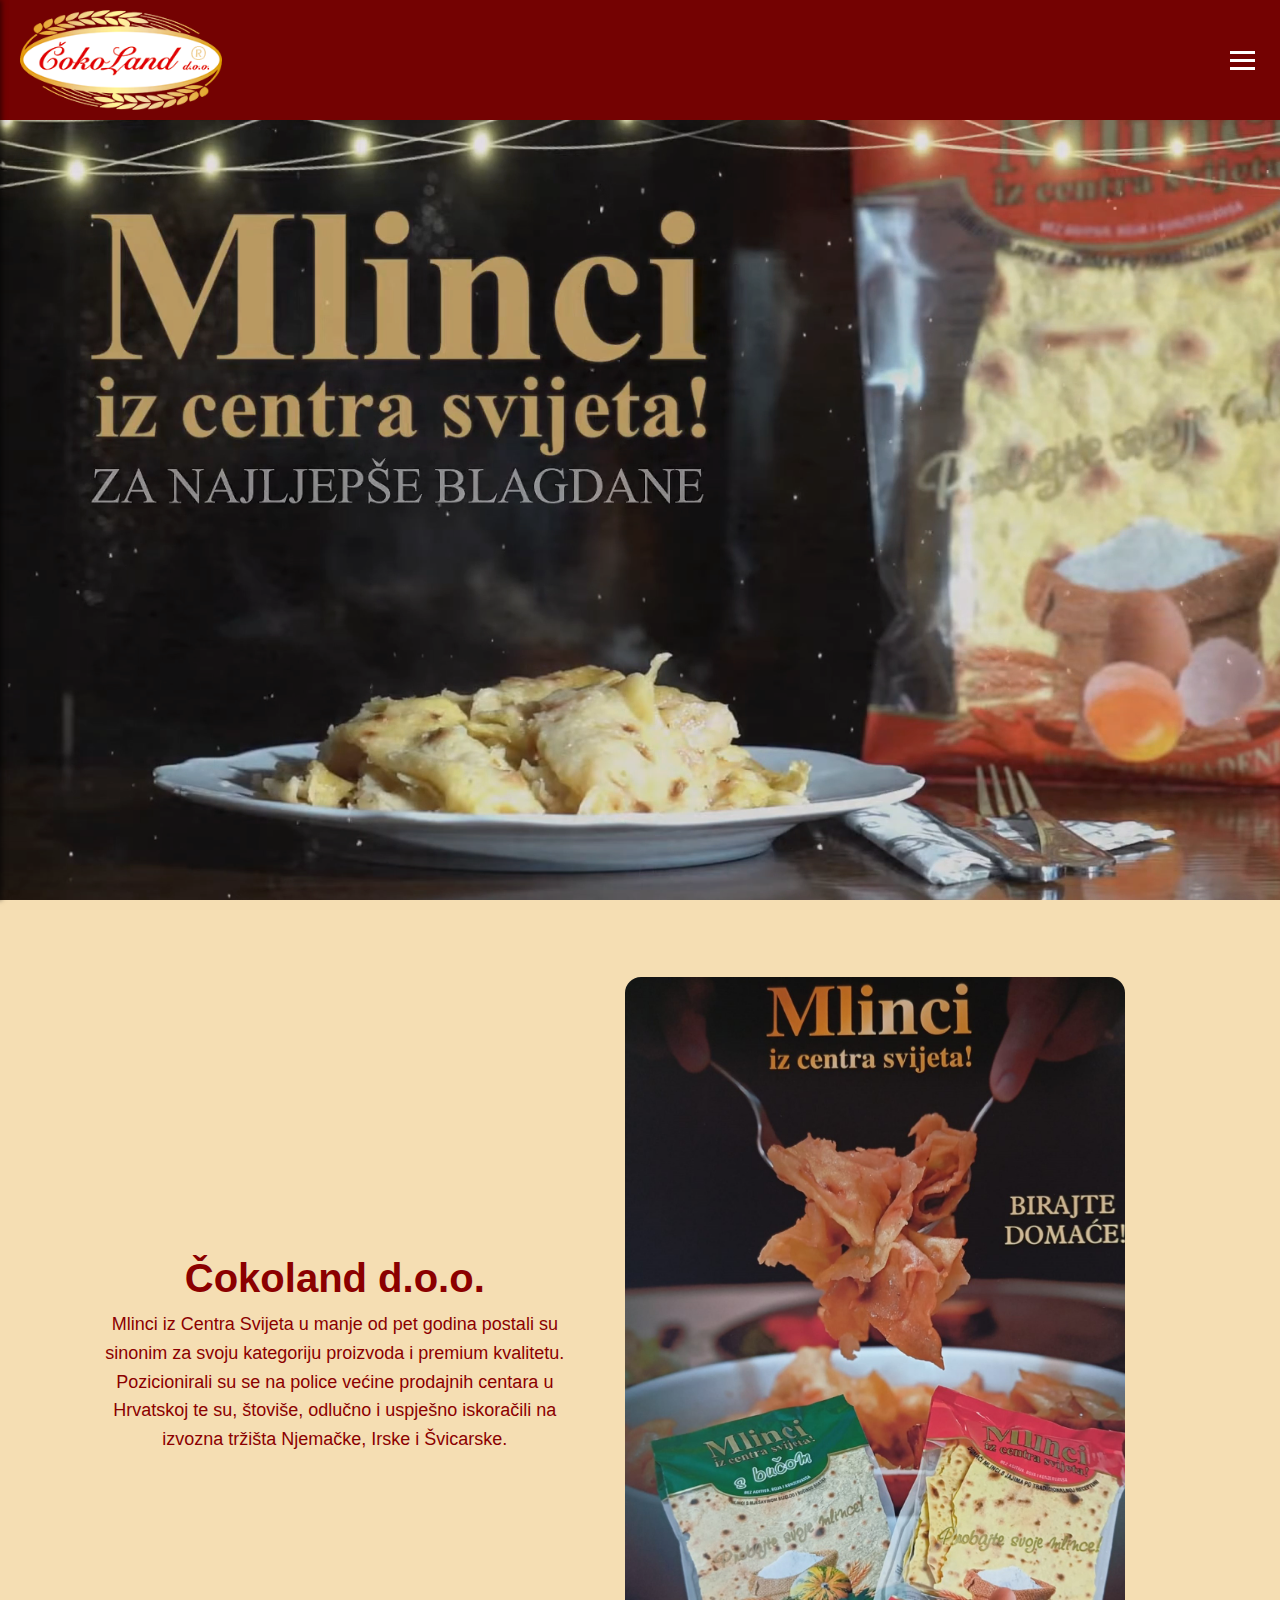
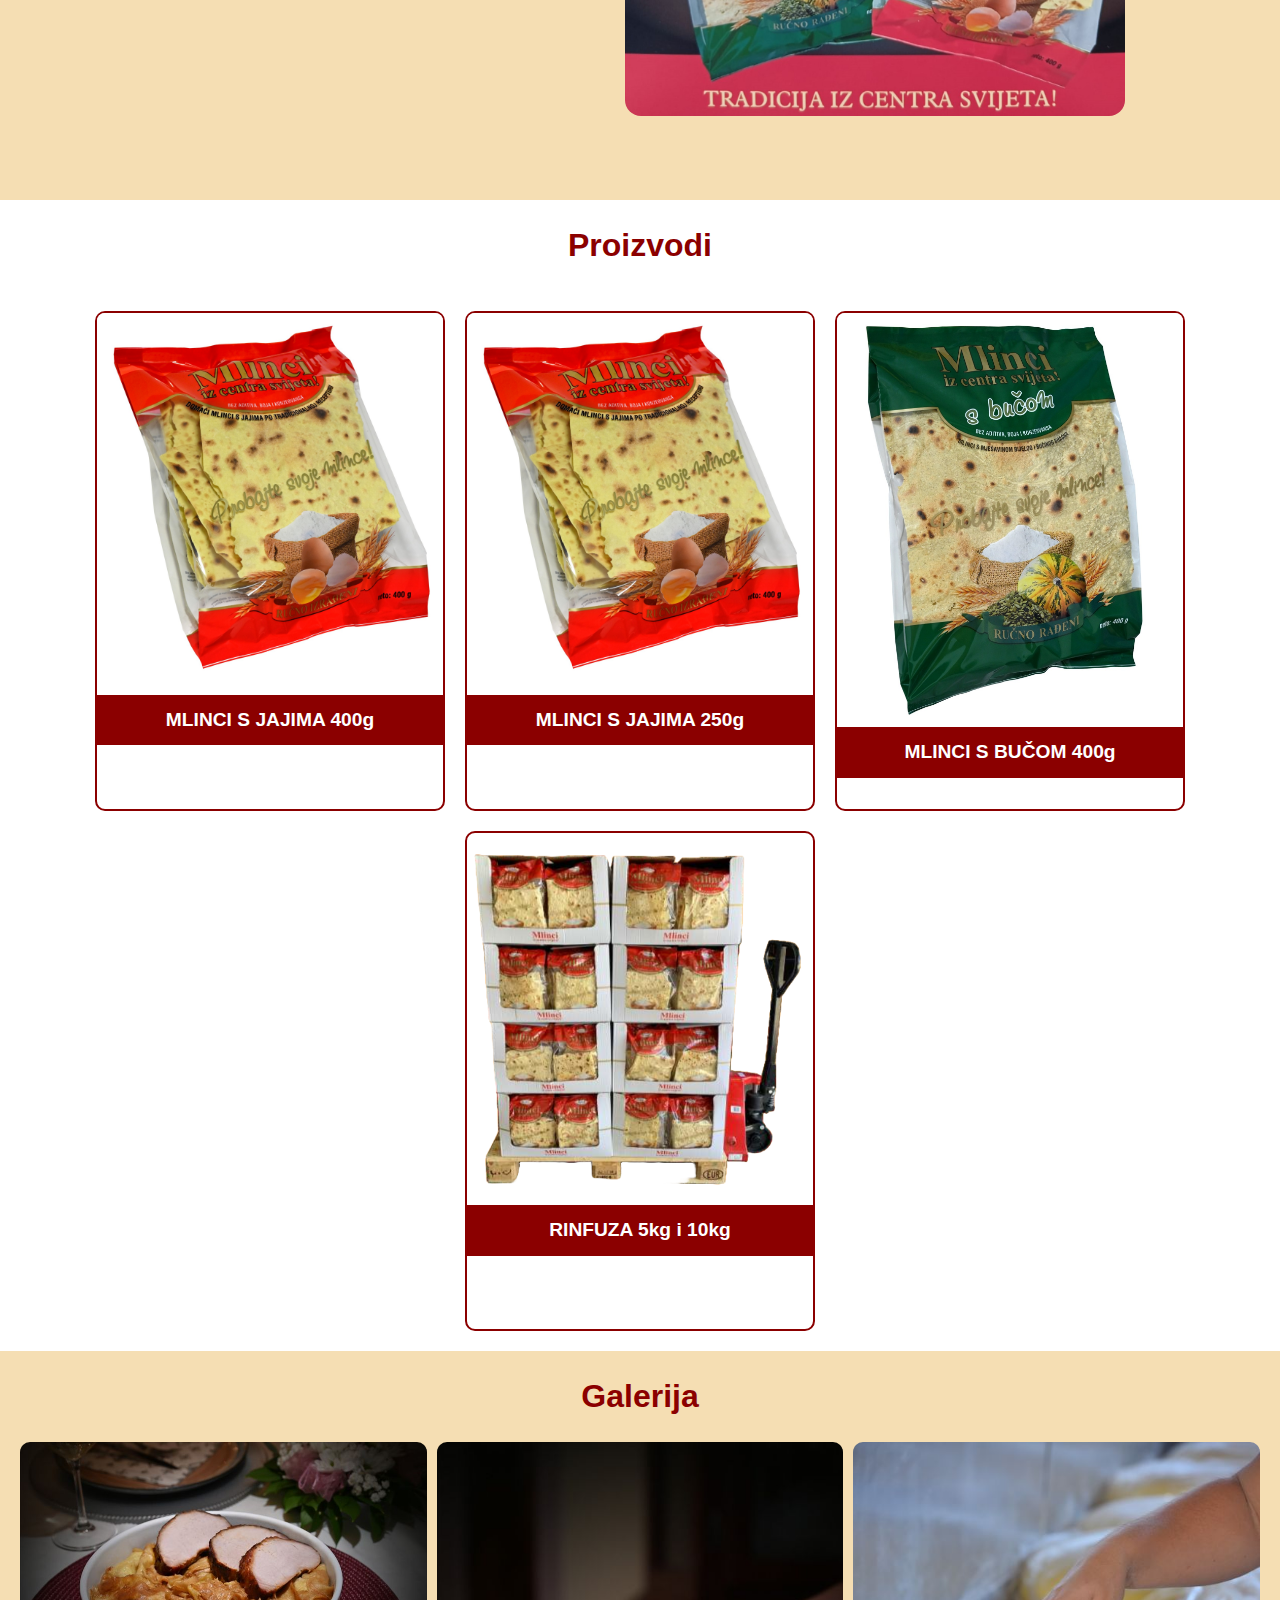
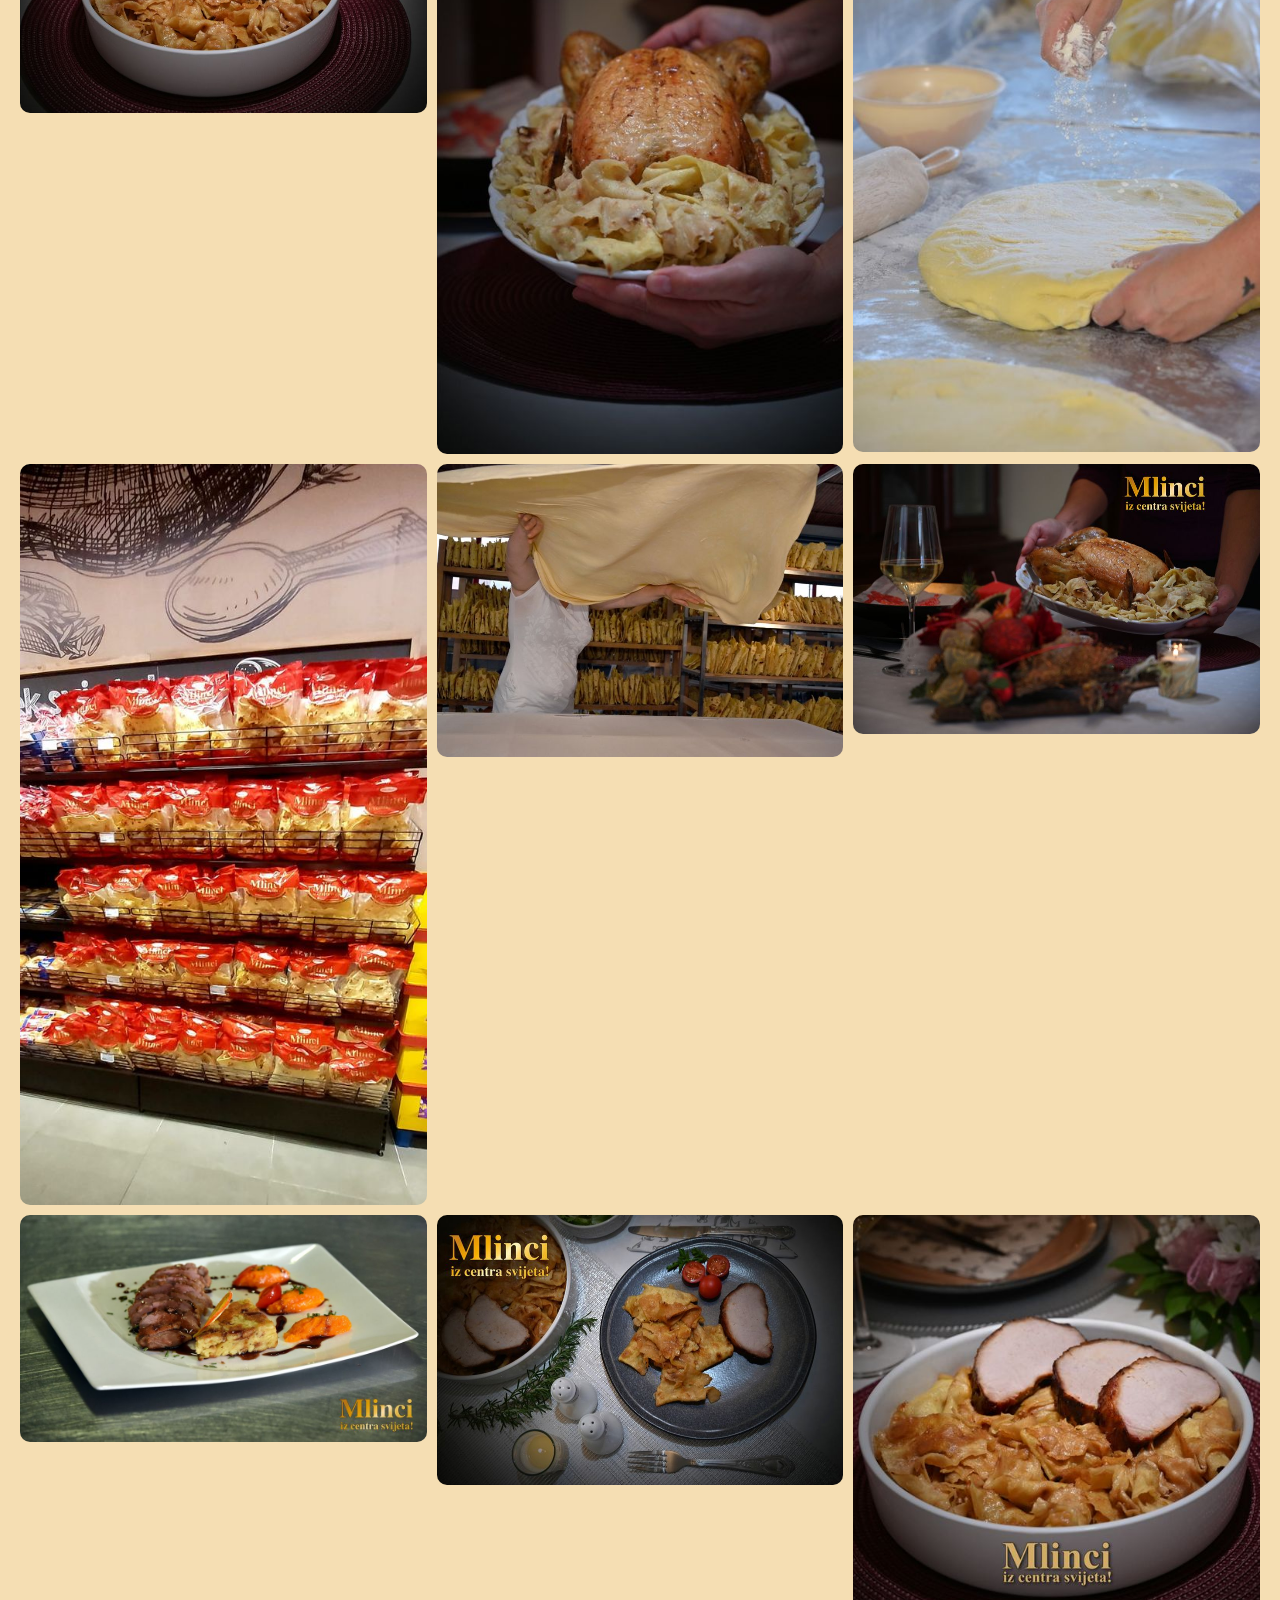
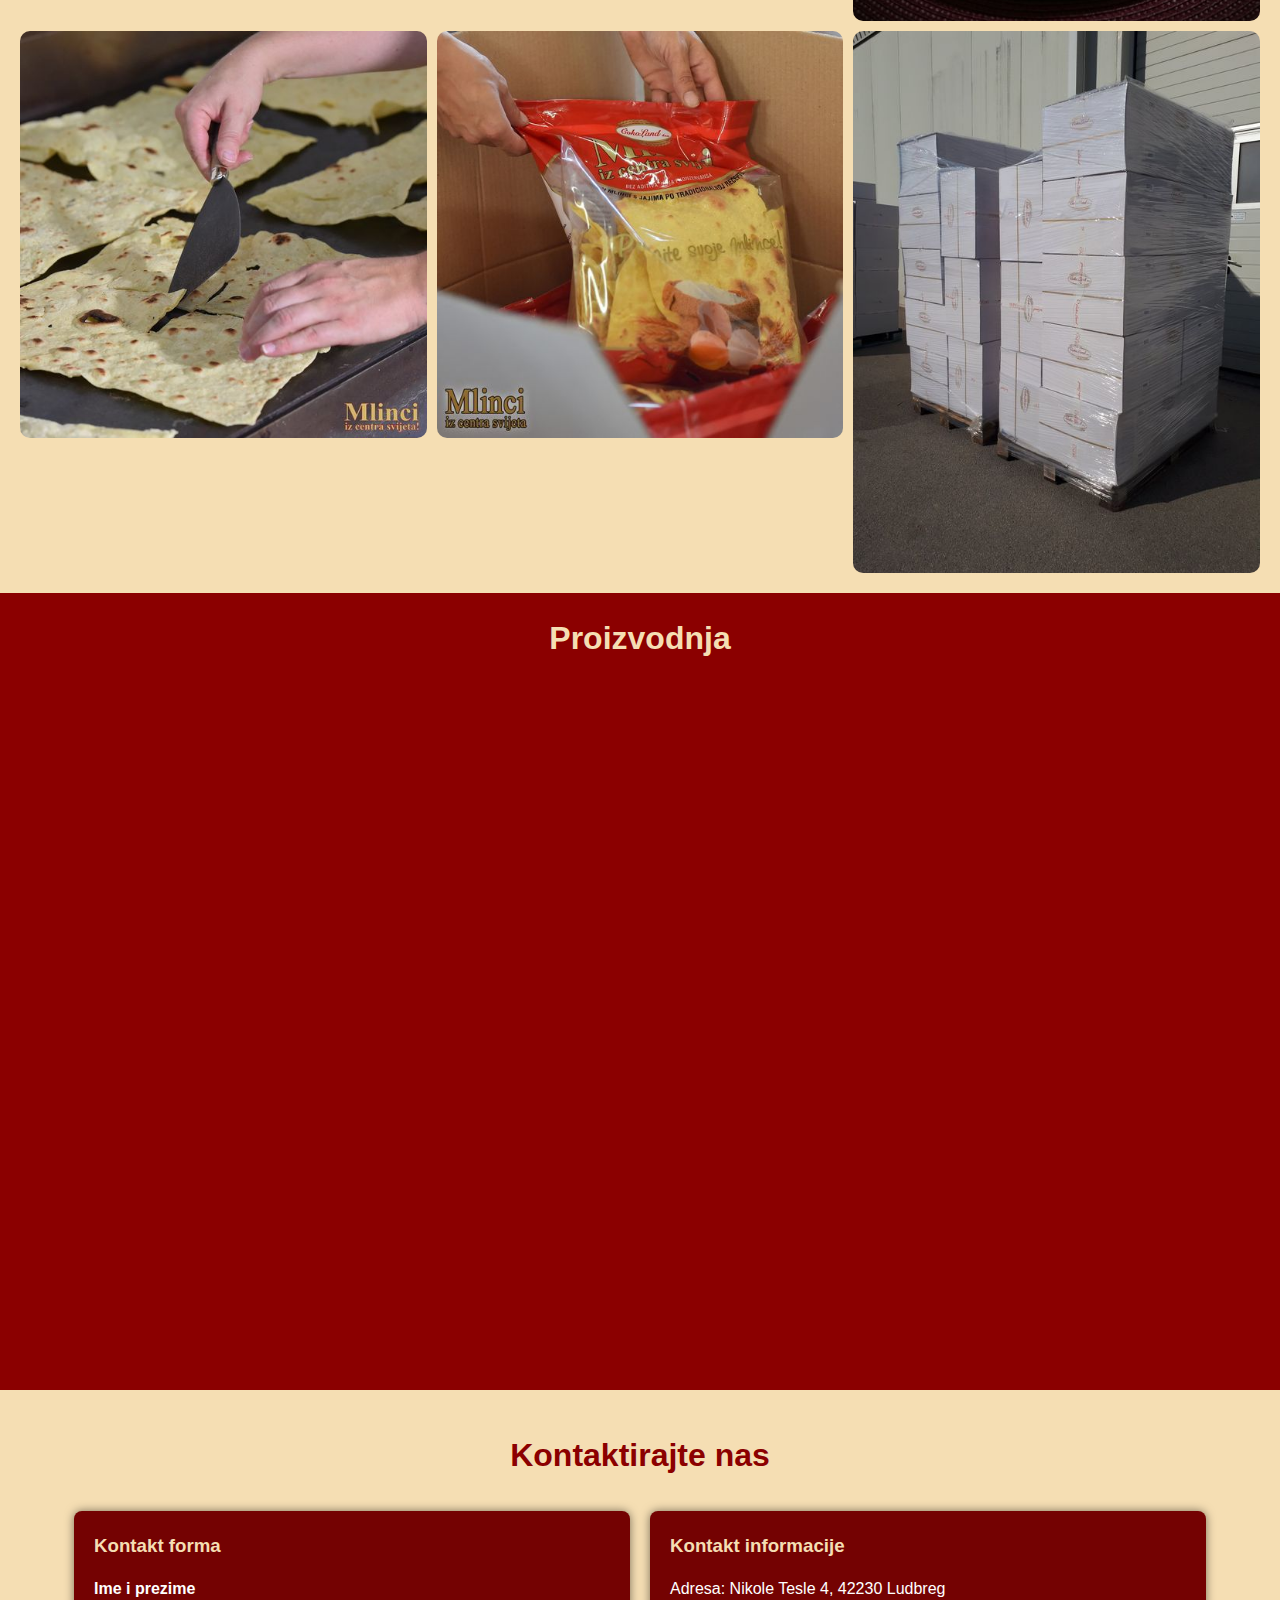
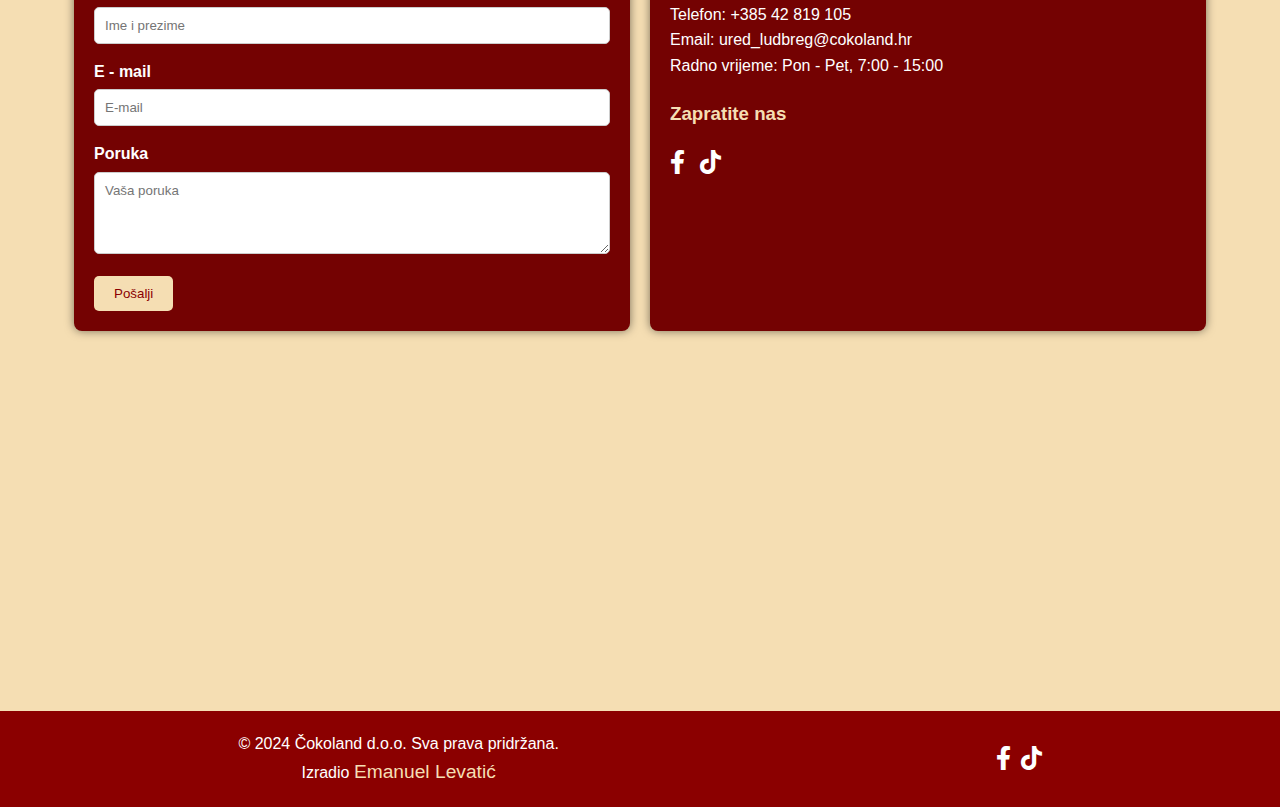
==== commit f8a28519: "hero video" ====
--- a/index.html
+++ b/index.html
@@ -40,14 +40,13 @@
         </ul>
     </nav>
 
-    <section id="hero" class="hero"> <!--Tu ti ide onaj video s mlincima kaj se kadi samo :D -->
-        <div class="hero-text">
-            <h1>Mlinci iz centra svijeta!</h1>
-            <p>U Čokolandu, posvećeni smo izradi mlinca ručnim radom sa svježim sastojcima.
-                Isprobajte mlince iz Čokolanda i prisjetite se okusa vašeg djetinstva! </p>
-        </div>
-        <div class="hero-image">
-            <img src="Images/mlinci.png" alt="Hero Image">
+    <section id="hero" class="hero">
+        <div class="video-container">
+            <video src="Images/herovideo2.mp4" autoplay muted loop class="heroVideo"></video>
+            <div class="hero-text">
+                <h1>Mlinci iz Centra Svijeta</h1>
+                <p>Najbolji mlinci koje ćete ikad probati!</p>
+            </div>
         </div>
     </section>
 
--- a/style.css
+++ b/style.css
@@ -112,41 +112,45 @@
 
 /* Hero sekcija */
 .hero {
-    text-align: center;
-    align-items: center;
-    display: flex;
-    height: 100vh;
-    background: var(--dark-red);
-    color: var(--white);
+    position: relative;
+    overflow: hidden;
+}
+
+.video-container {
+    position: relative;
+    width: 100%;
+    height: 100vh; /* Puni visinu ekrana */
+    overflow: hidden;
+}
+
+.heroVideo {
+    margin-top: 50px;
+    width: 100%;
+    height: 100%;
+    object-fit: cover; /* Zadrži proporcije videa */
 }
 
 .hero-text {
-    flex: 2;
-    display: flex;
-    flex-direction: column;
-    justify-content: center;
-    z-index: 1; /* Da tekst bude iznad slike */
-}
-
-.hero-text h1 {
-    font-family: "Bell MT Semi Bold";
-    color: #d7b56d;
-    font-size: 5rem;
-}
-
-.hero-text p {
-    font-size: 1.5rem;
-}
-
-.hero-image {
-    flex: 2.5;
-}
-
-.hero-image img {
+    display: none;
+    position: absolute;
+    top: 50%;
+    left: 50%;
+    transform: translate(-50%, -50%); /* Centriraj tekst */
+    color: white;
+    text-align: center;
+    text-shadow: 2px 2px 4px rgba(0, 0, 0, 0.7); /* Dodaj sjenu za bolju čitljivost */
+    z-index: 2; /* Podiže tekst iznad videa */
+}
+
+.hero::before {
+    content: '';
+    position: absolute;
+    top: 0;
+    left: 0;
     width: 100%;
     height: 100%;
-    object-fit: scale-down;
-    display: block;
+    background: rgba(0, 0, 0, 0.1); /* Zatamnjenje videa */
+    z-index: 1; /* Ispod teksta */
 }
 
 
@@ -546,31 +550,14 @@
         align-items: center;
     }
 
-    .hero {
-        flex-direction: column;
-    }
-
-    .hero-text {
-        margin-top: 25%;
-        padding: 20px;
-    }
-
-    .hero-image {
+    .heroVideo {
+        margin-top: 120px;
         width: 100%;
-        height: 300px; /* Visina slike na mobilnim uređajima */
-    }
-
-    .hero-image img {
-        height: 100%;
-        object-fit: scale-down;
-    }
-
-    .hero h1 {
-        font-size: 3rem;
-    }
-
-    .hero p {
-        font-size: 1.2rem;
+        height: auto;
+    }
+
+    .video-container{
+        height: 38vh;
     }
 
     .section{
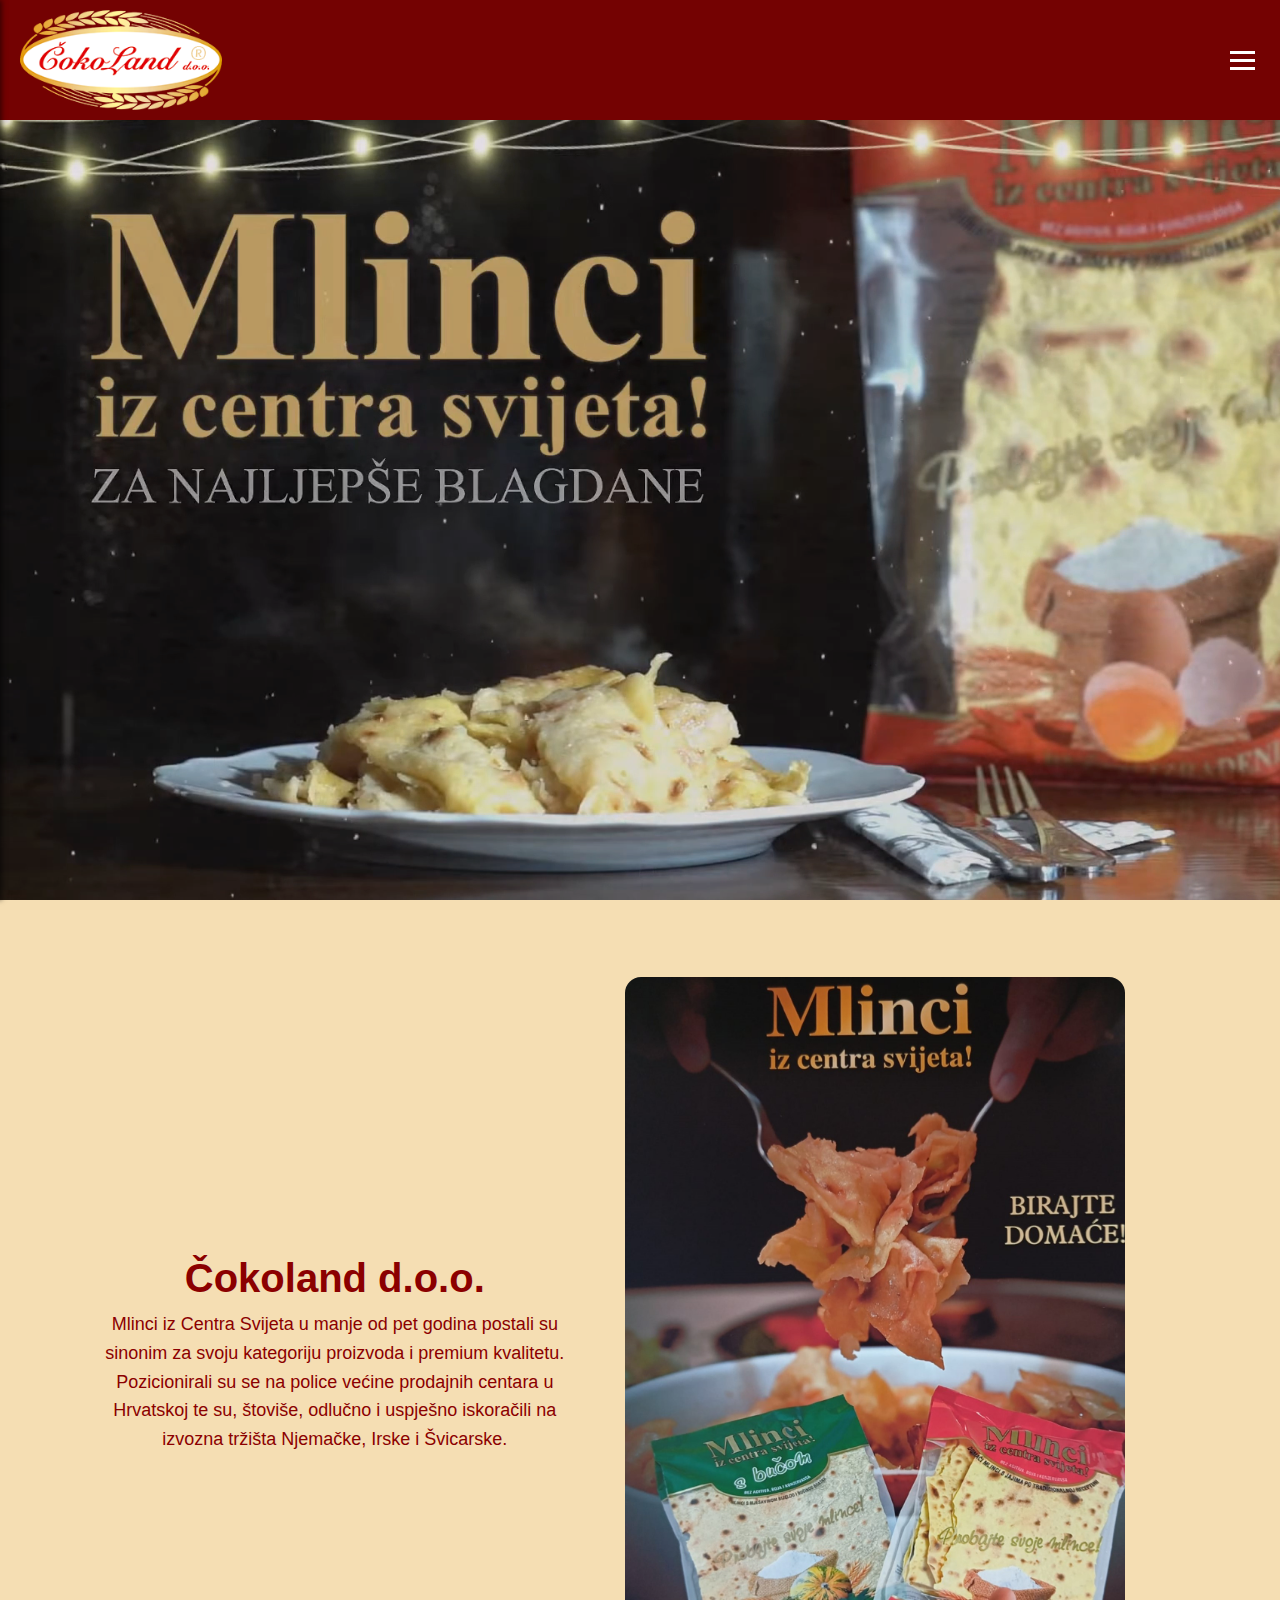
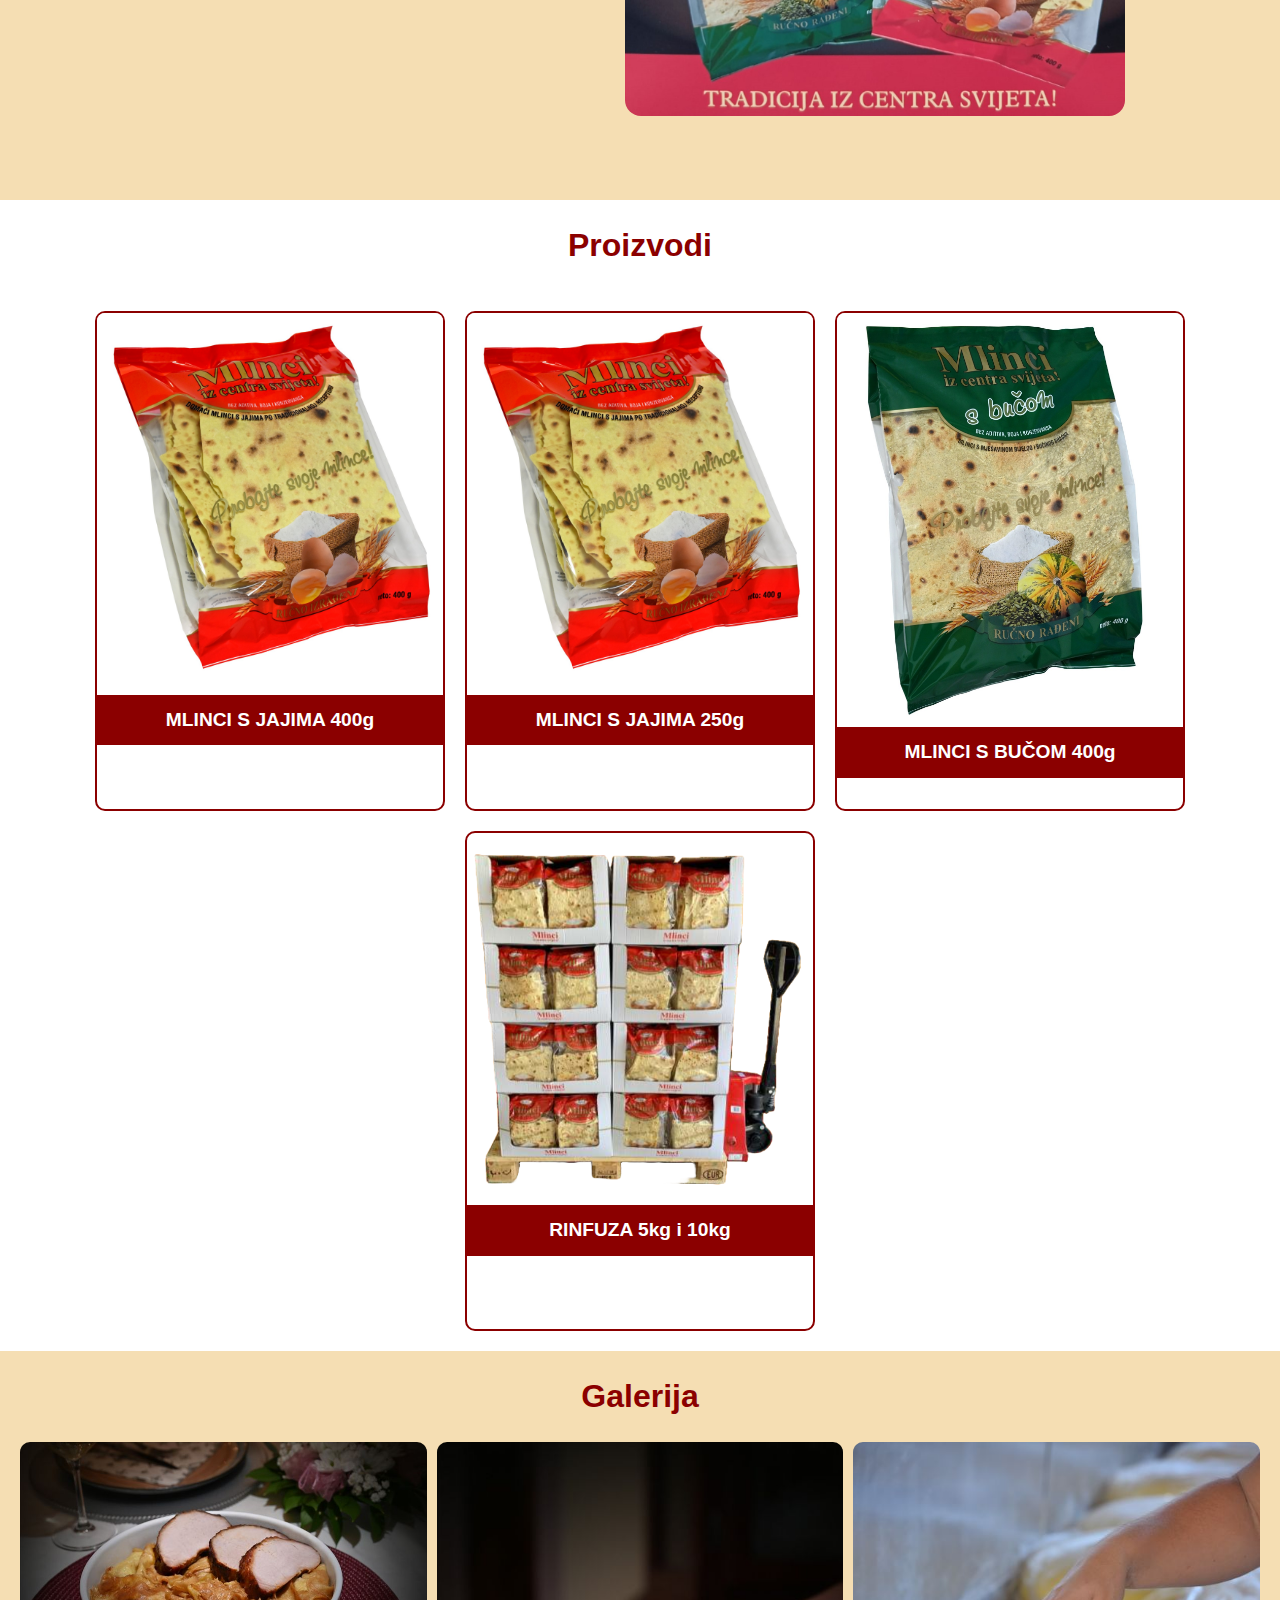
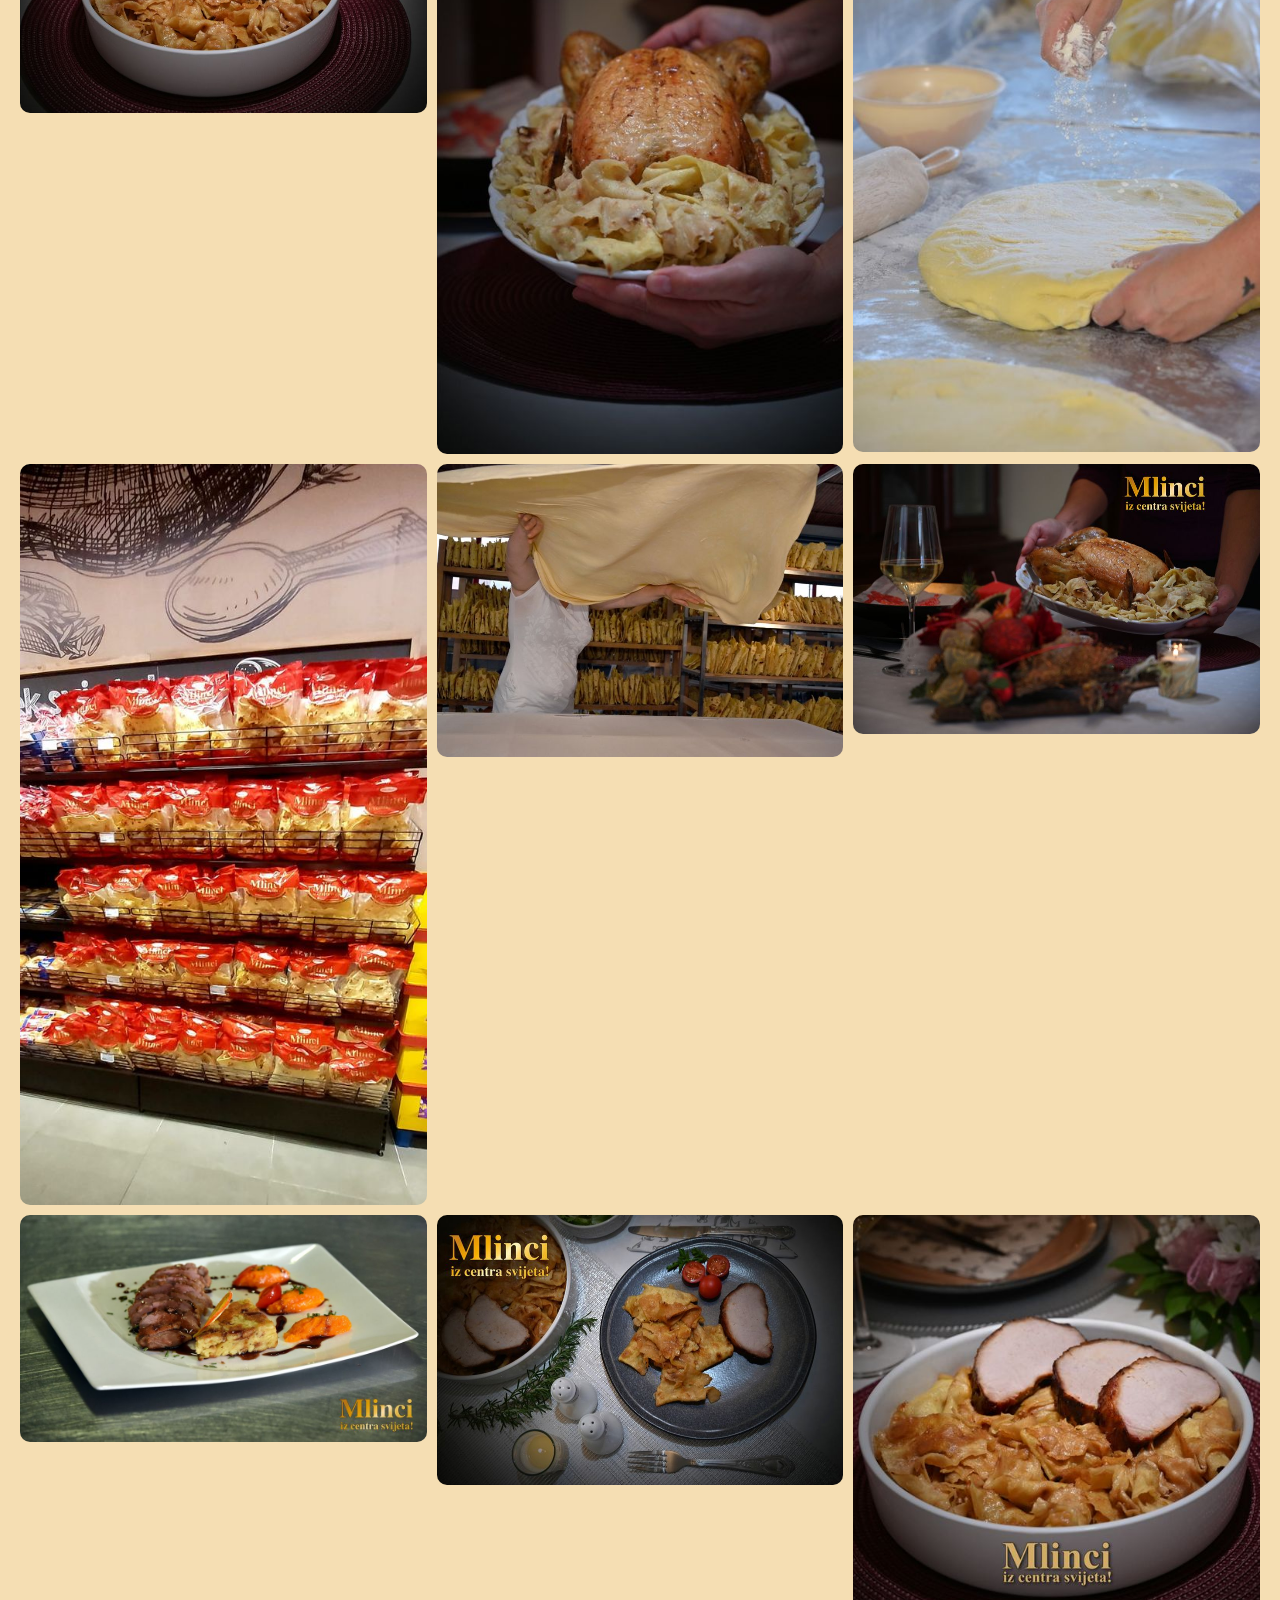
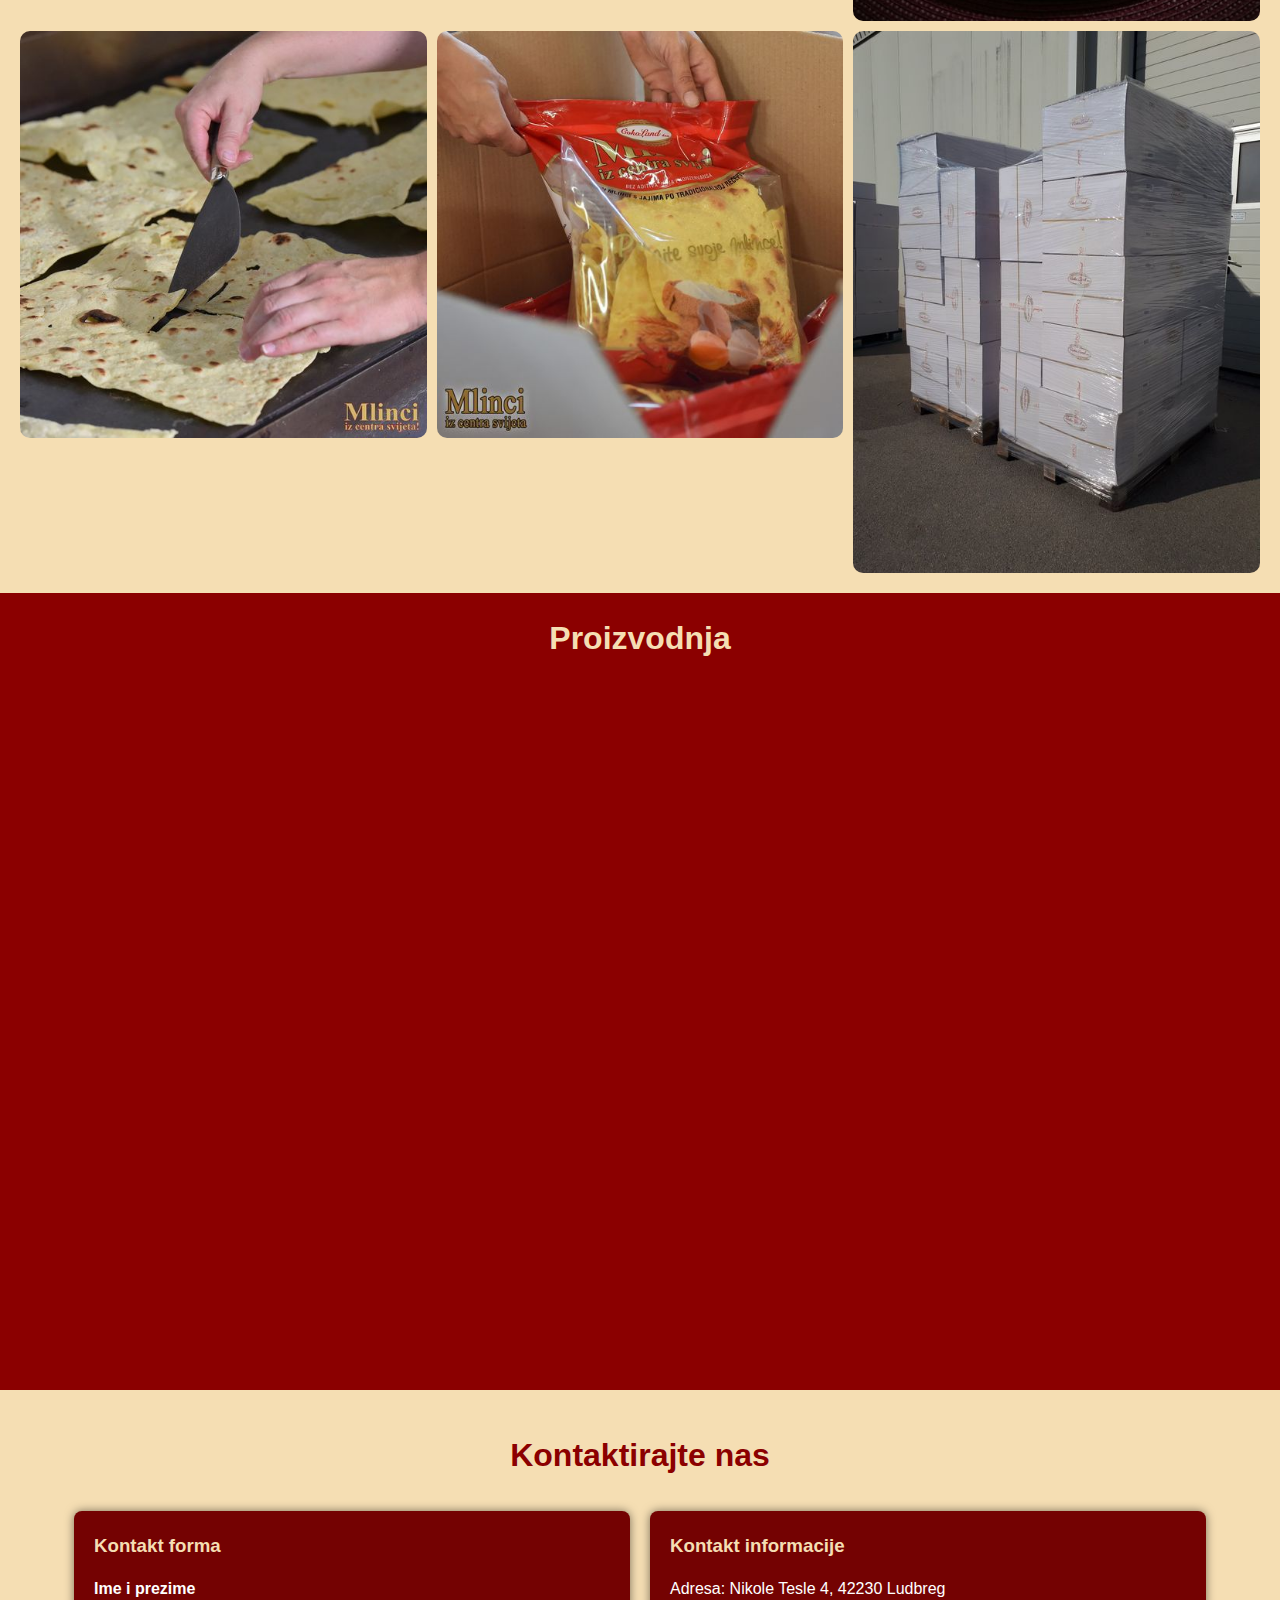
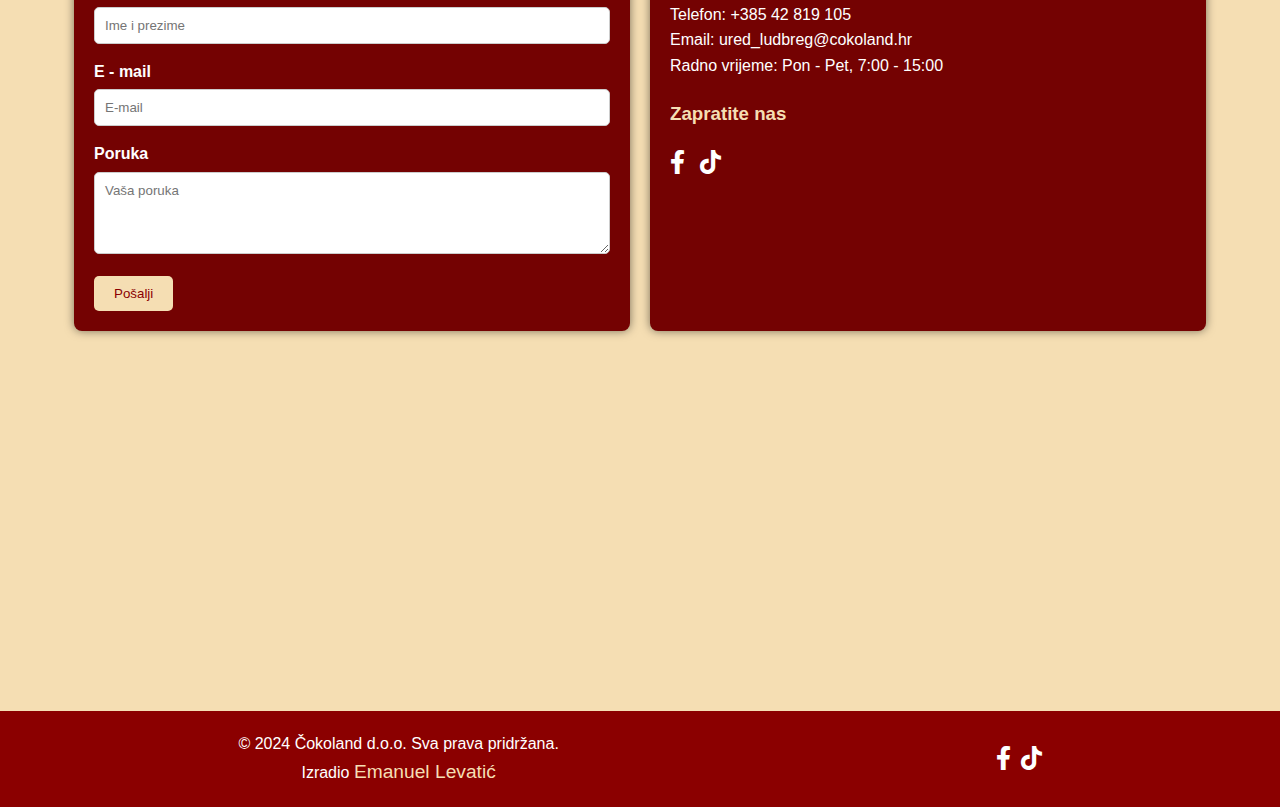
==== commit 393b073b: "hero update" ====
--- a/index.html
+++ b/index.html
@@ -43,10 +43,6 @@
     <section id="hero" class="hero">
         <div class="video-container">
             <video src="Images/herovideo2.mp4" autoplay muted loop class="heroVideo"></video>
-            <div class="hero-text">
-                <h1>Mlinci iz Centra Svijeta</h1>
-                <p>Najbolji mlinci koje ćete ikad probati!</p>
-            </div>
         </div>
     </section>
 
--- a/style.css
+++ b/style.css
@@ -130,18 +130,6 @@
     object-fit: cover; /* Zadrži proporcije videa */
 }
 
-.hero-text {
-    display: none;
-    position: absolute;
-    top: 50%;
-    left: 50%;
-    transform: translate(-50%, -50%); /* Centriraj tekst */
-    color: white;
-    text-align: center;
-    text-shadow: 2px 2px 4px rgba(0, 0, 0, 0.7); /* Dodaj sjenu za bolju čitljivost */
-    z-index: 2; /* Podiže tekst iznad videa */
-}
-
 .hero::before {
     content: '';
     position: absolute;
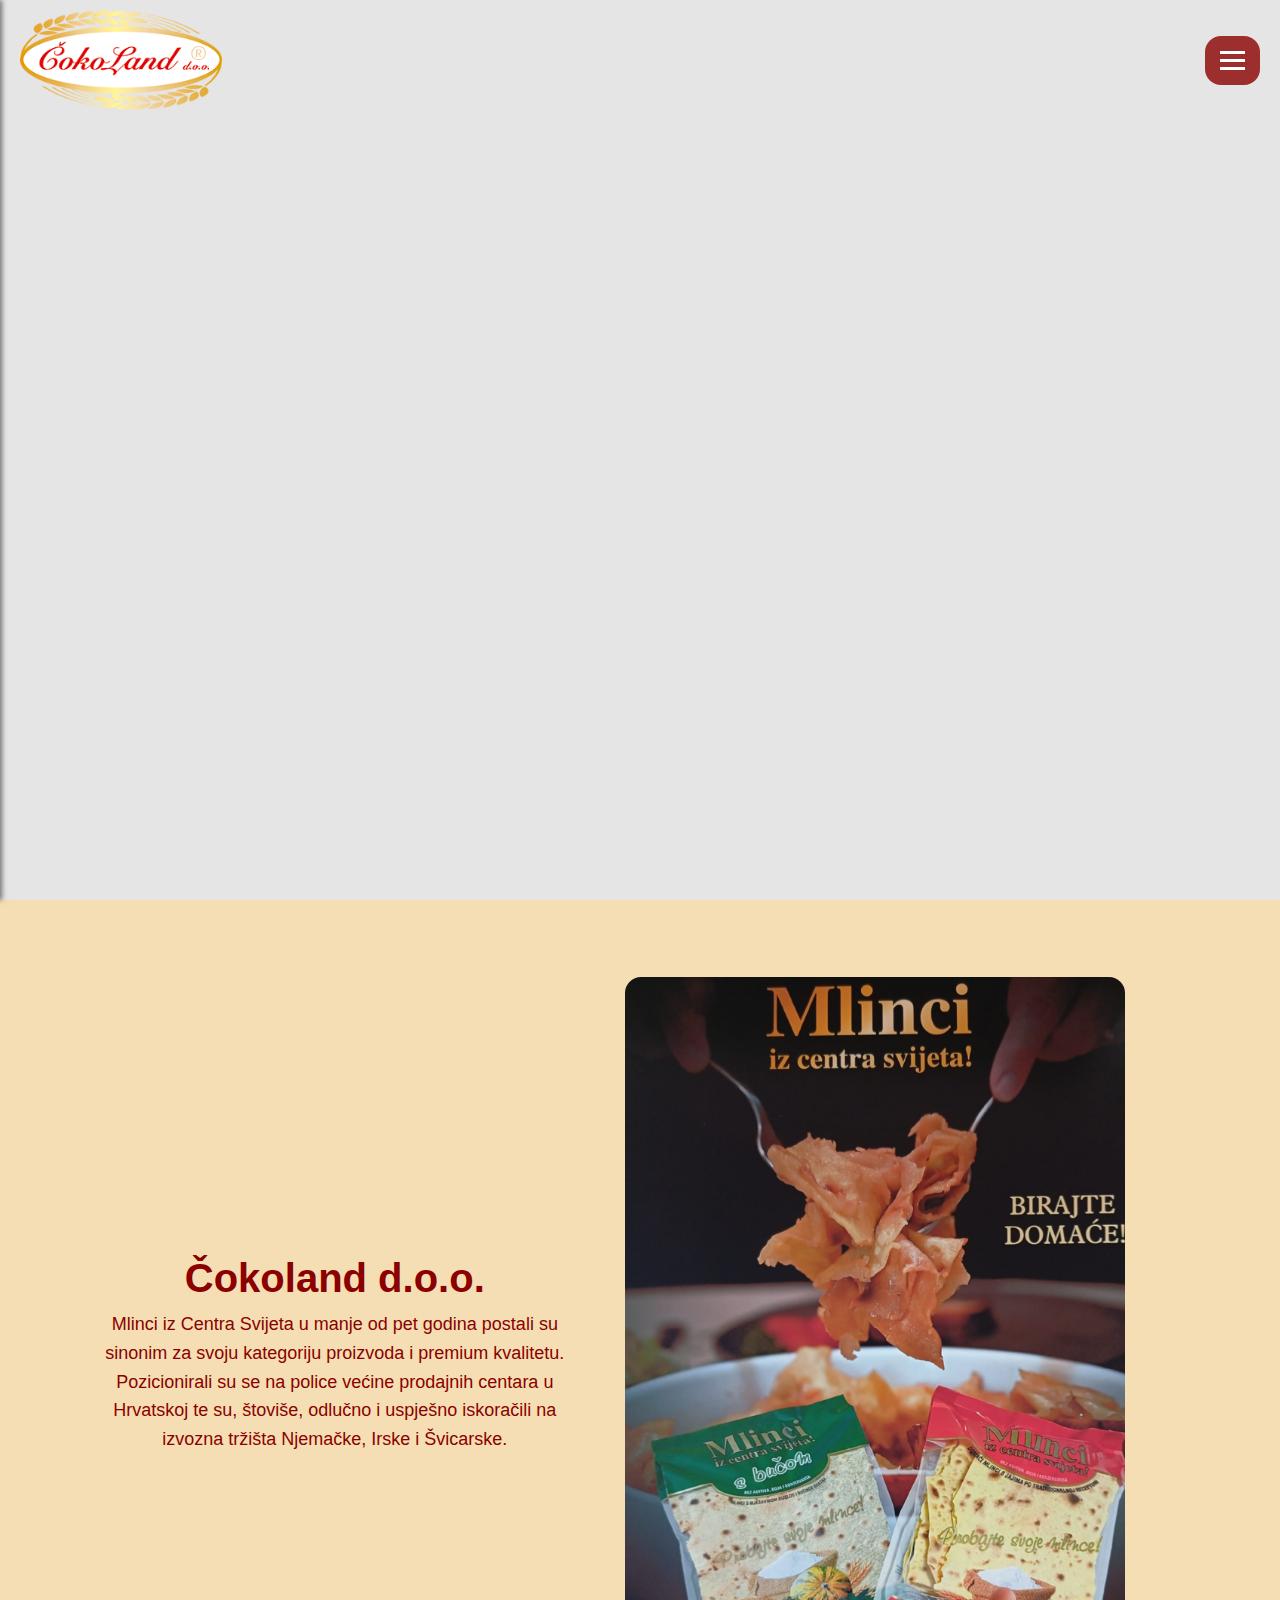
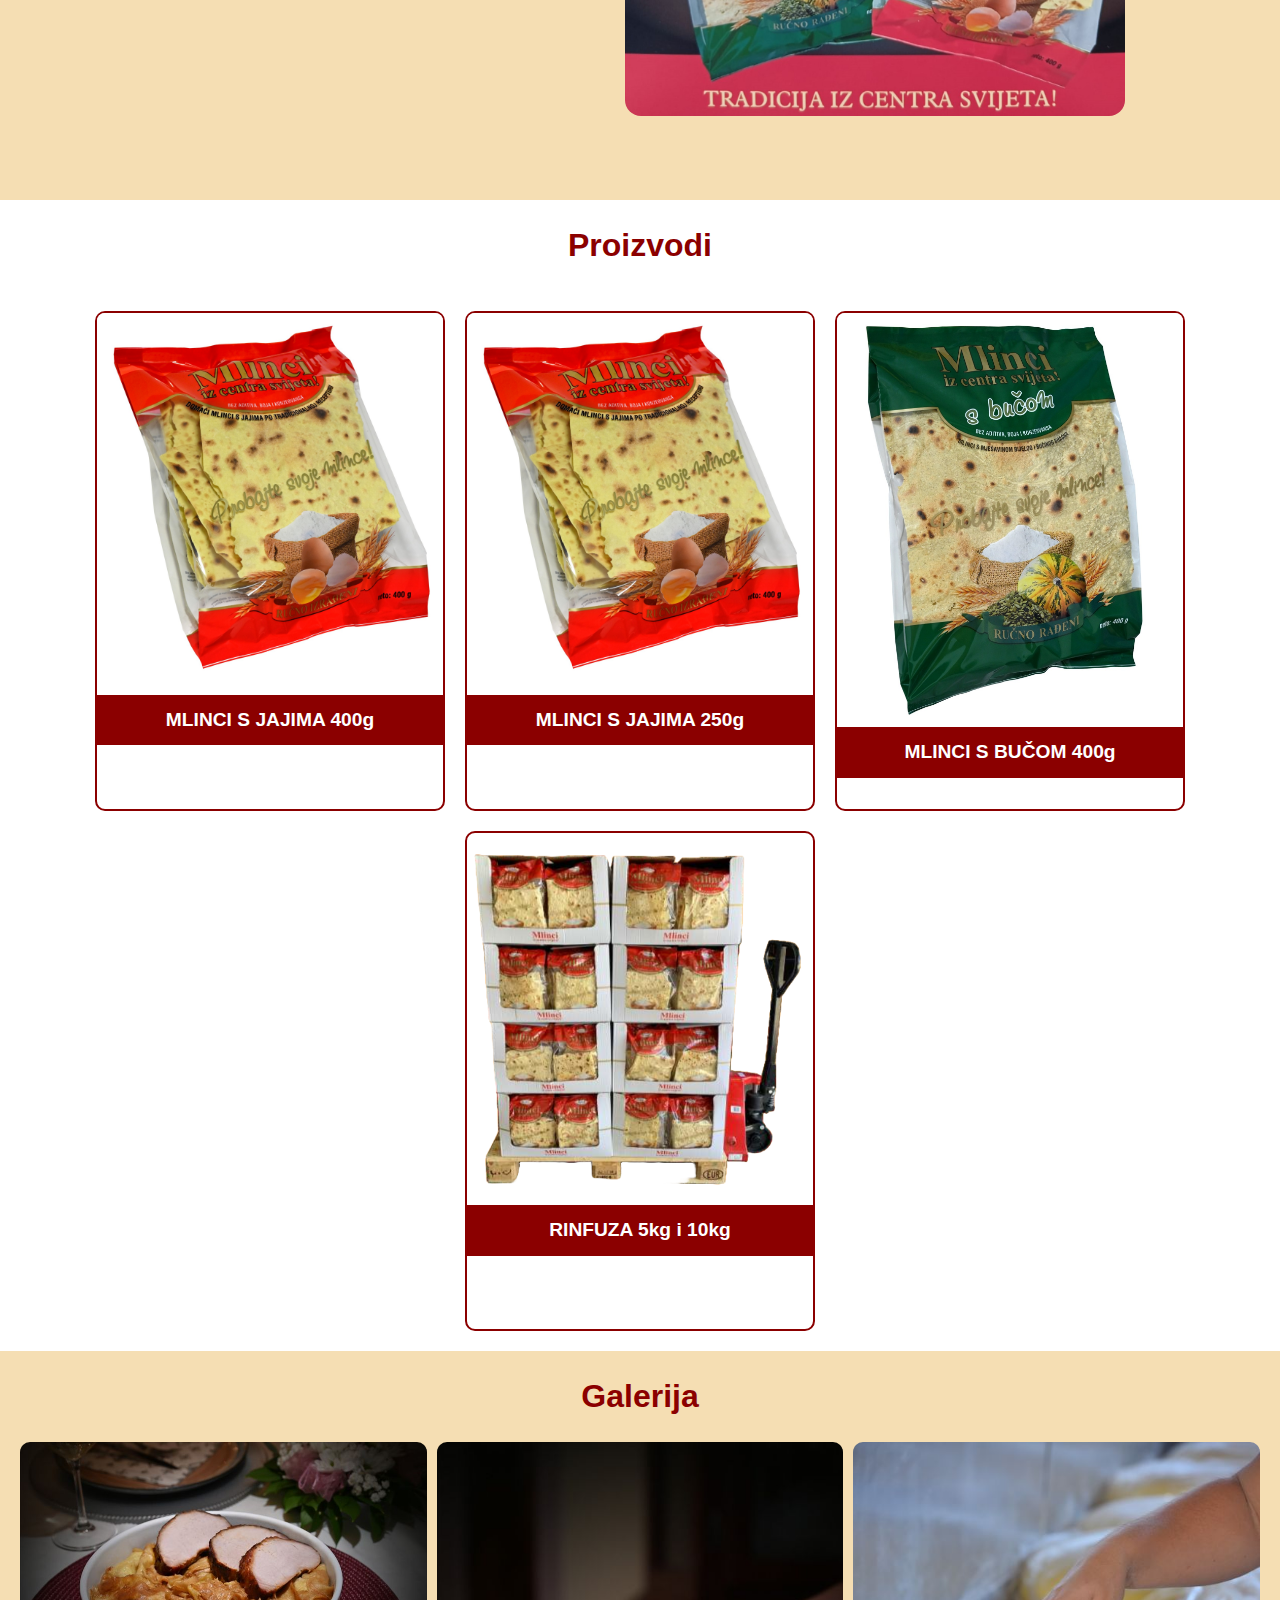
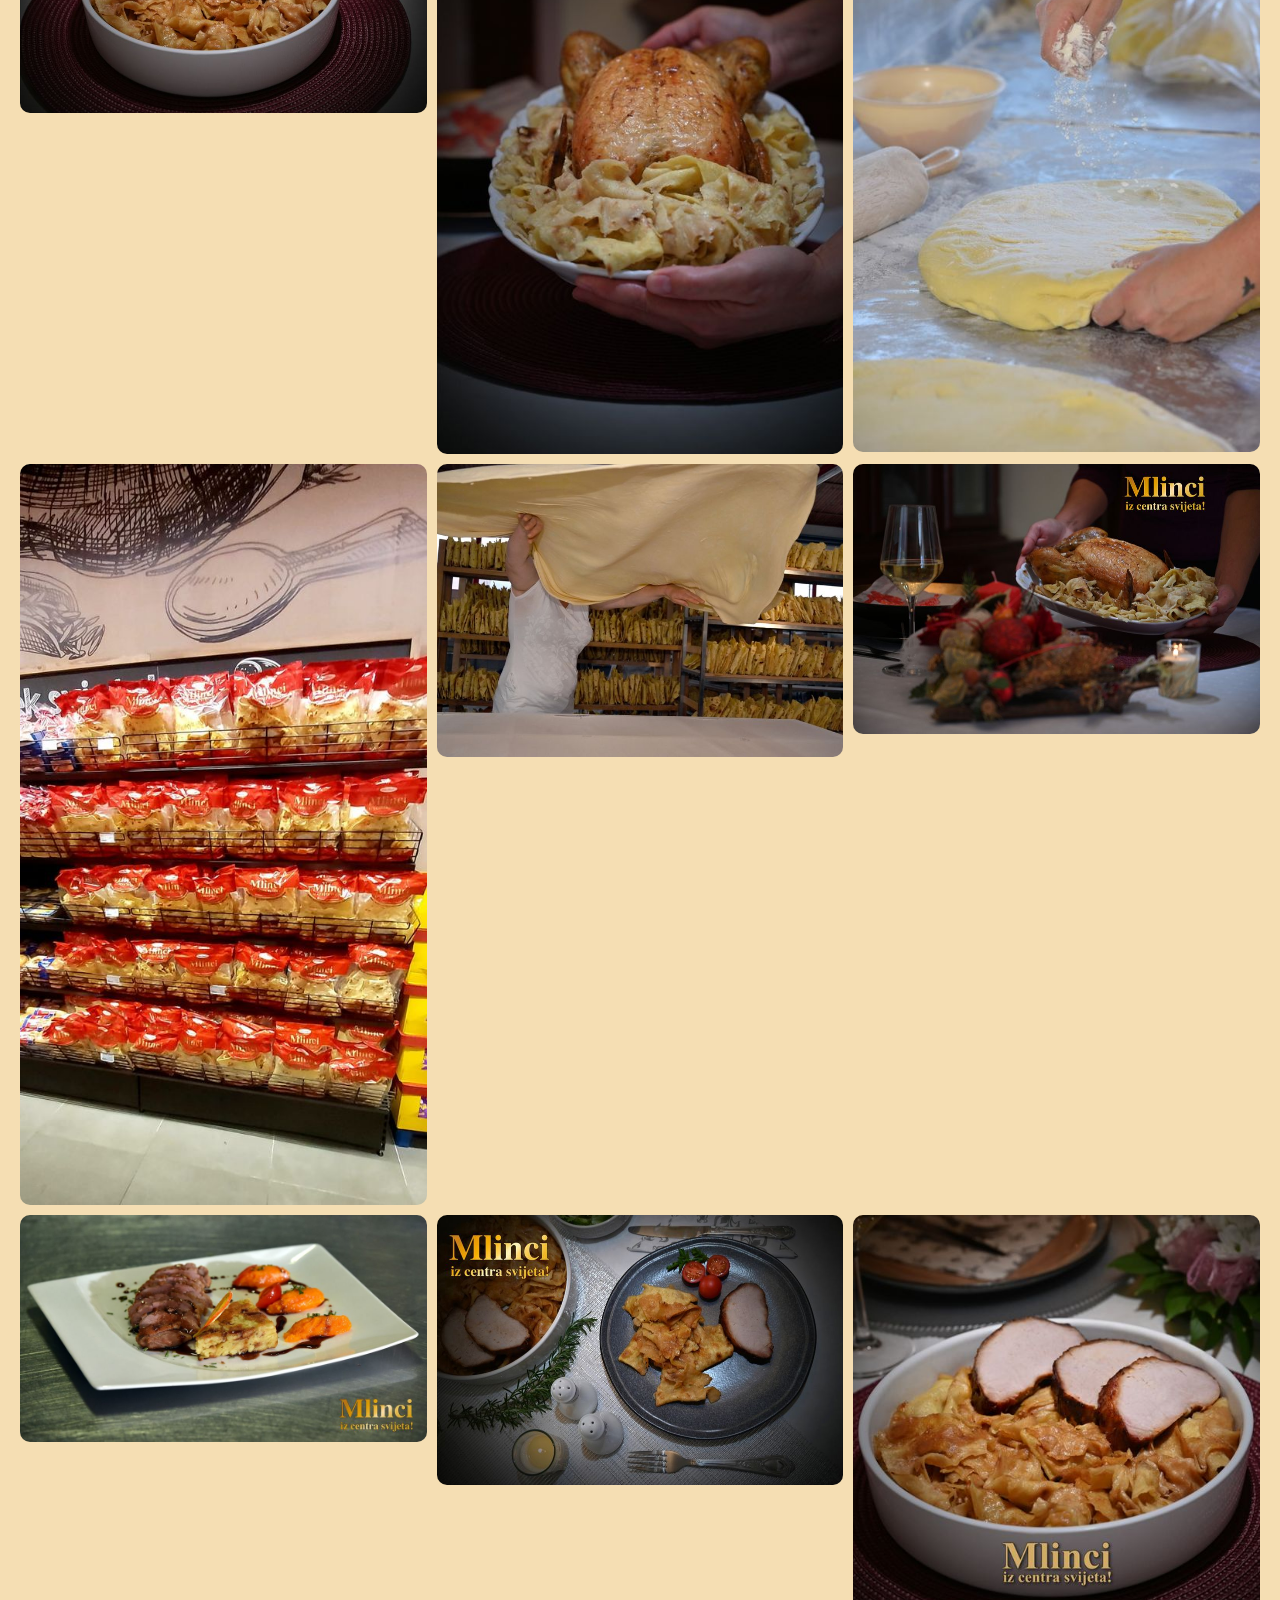
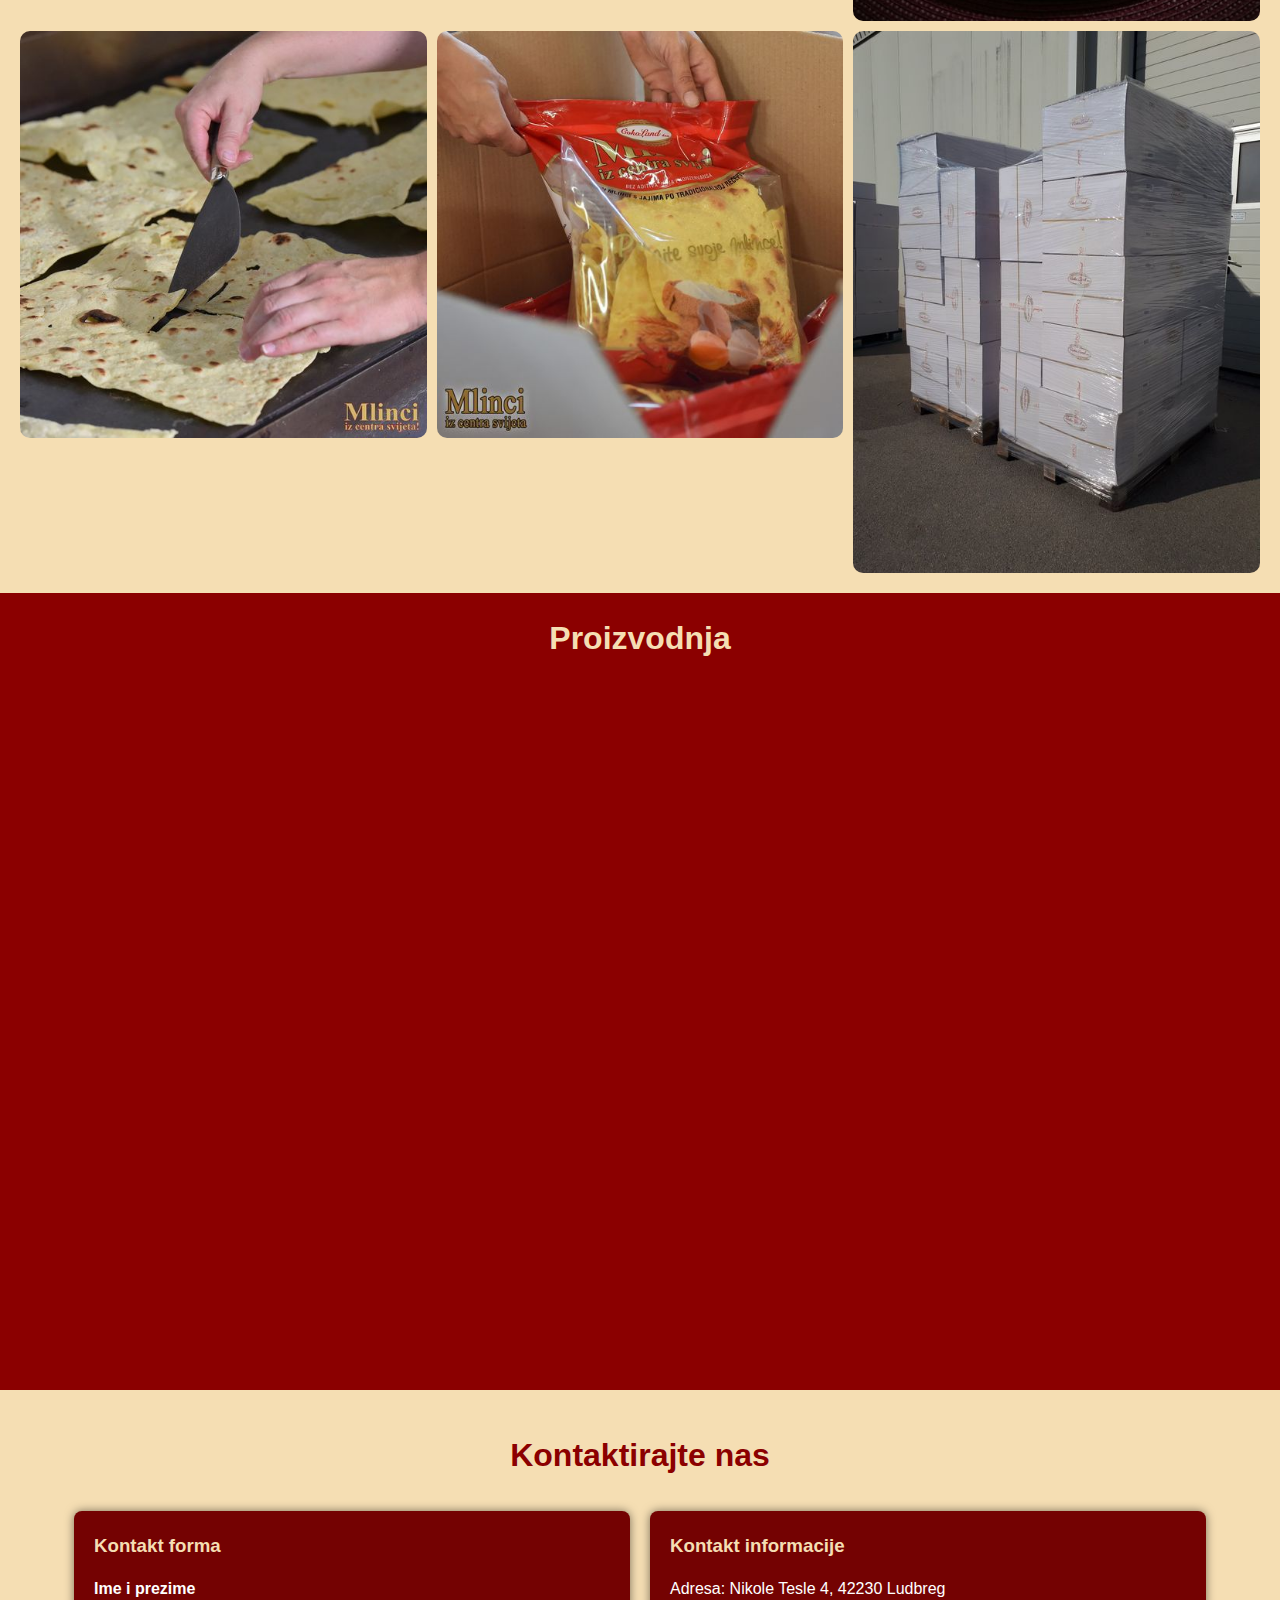
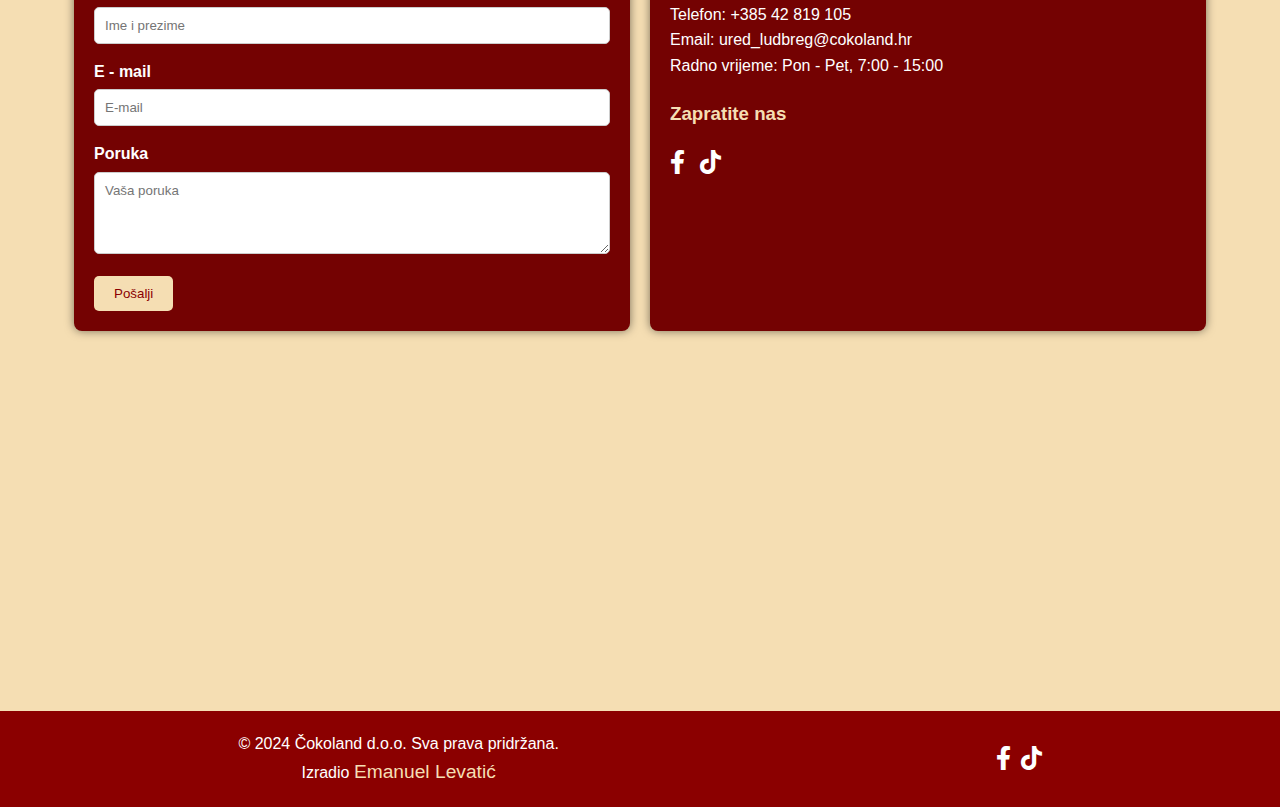
==== commit 1437bda5: "hero video change, transparent nav, mobile fixes" ====
--- a/index.html
+++ b/index.html
@@ -42,7 +42,7 @@
 
     <section id="hero" class="hero">
         <div class="video-container">
-            <video src="Images/herovideo2.mp4" autoplay muted loop class="heroVideo"></video>
+            <video src="Images/videozastranicu.mp4" autoplay muted loop class="heroVideo"></video>
         </div>
     </section>
 
--- a/style.css
+++ b/style.css
@@ -28,7 +28,7 @@
     top: 0;
     left: 0;
     width: 100%;
-    background: var(--dark-red-nav);
+    background: rgba(255,255,255,0);
     z-index: 1000;
     padding: 10px 20px;
     display: flex;
@@ -45,6 +45,9 @@
 
 /* Hamburger meni */
 .hamburger {
+    background:rgba(139,0,0,0.8);
+    padding: 10px;
+    border-radius: 16px;
     display: block;
     cursor: pointer;
 }
@@ -124,10 +127,9 @@
 }
 
 .heroVideo {
-    margin-top: 50px;
     width: 100%;
     height: 100%;
-    object-fit: cover; /* Zadrži proporcije videa */
+    object-fit:fill; /* Zadrži proporcije videa */
 }
 
 .hero::before {
@@ -533,6 +535,7 @@
 /* Responsivnost */
 @media screen and (max-width: 768px) {
     nav {
+        background: var(--dark-red);
         flex-direction: row;
         justify-content: space-between;
         align-items: center;
@@ -550,6 +553,7 @@
 
     .section{
         flex-direction: column;
+        height: 80vh;
     }
 
     .section-img img{
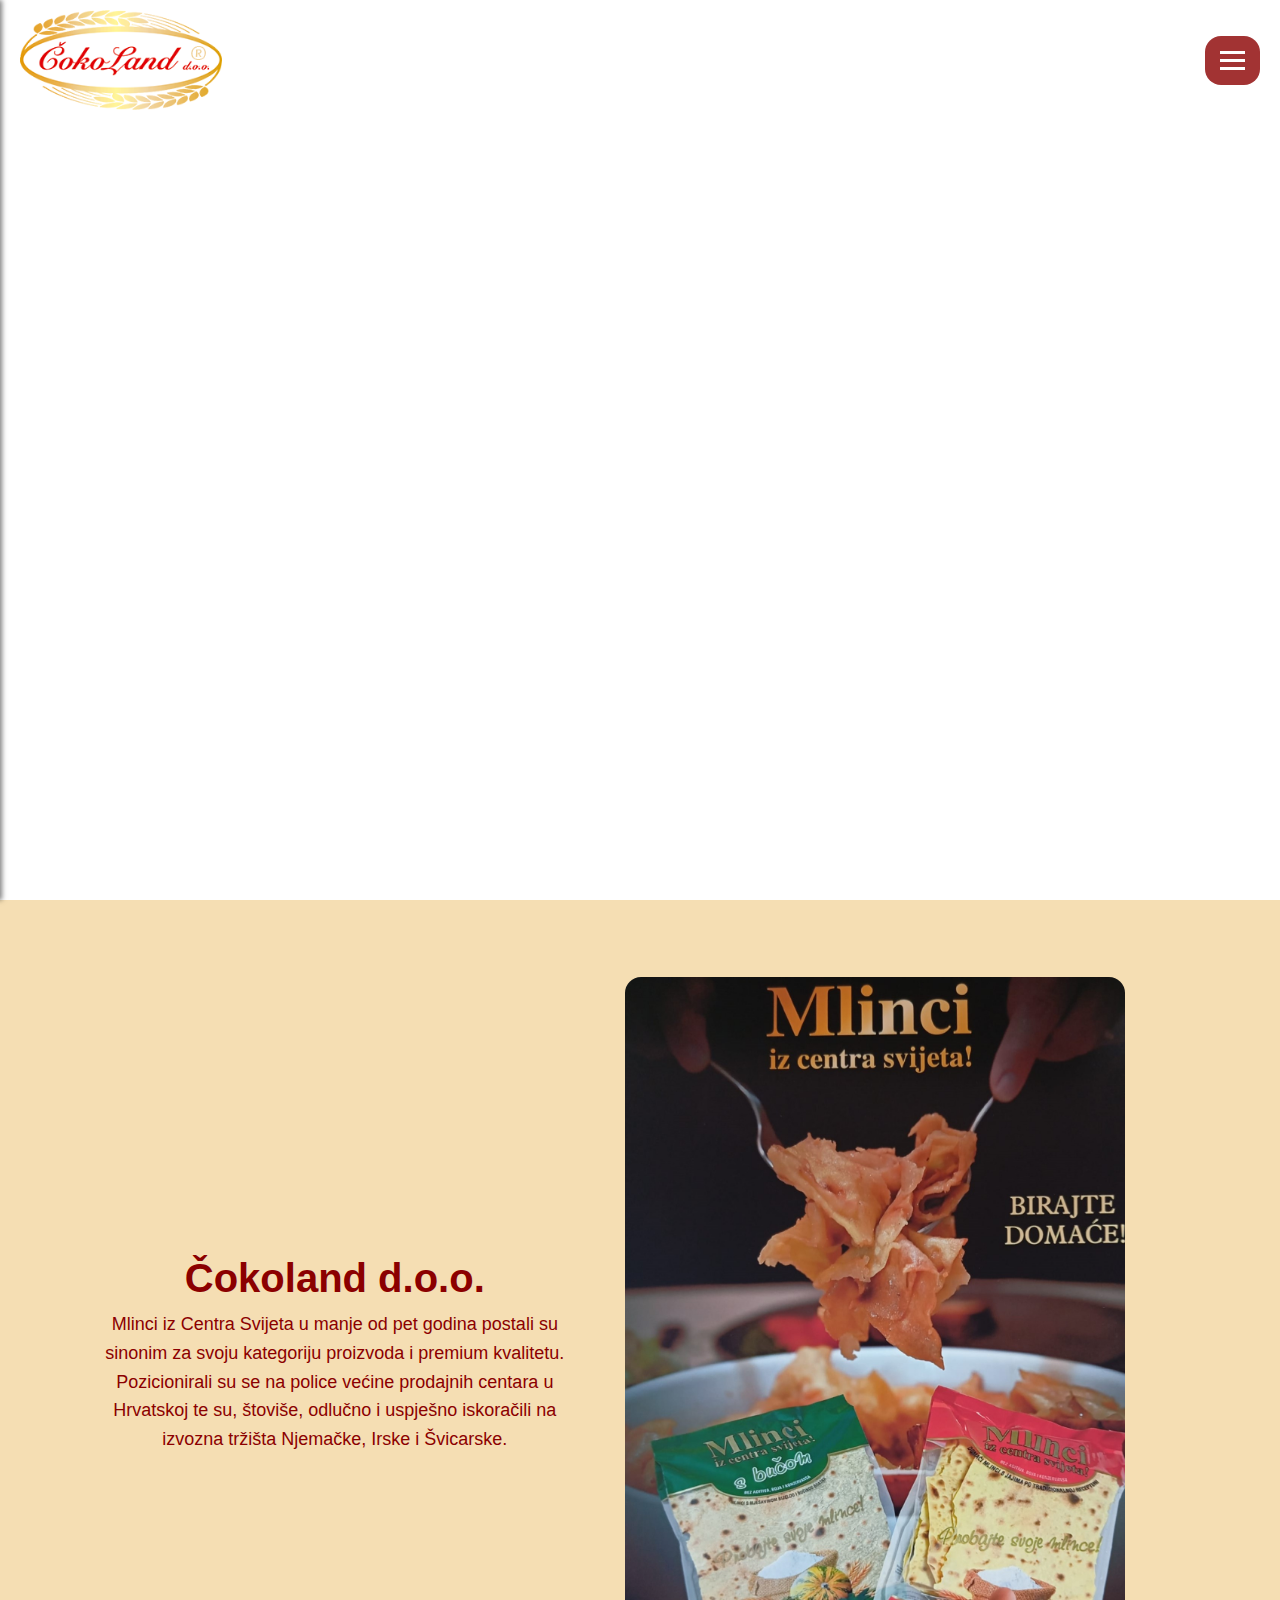
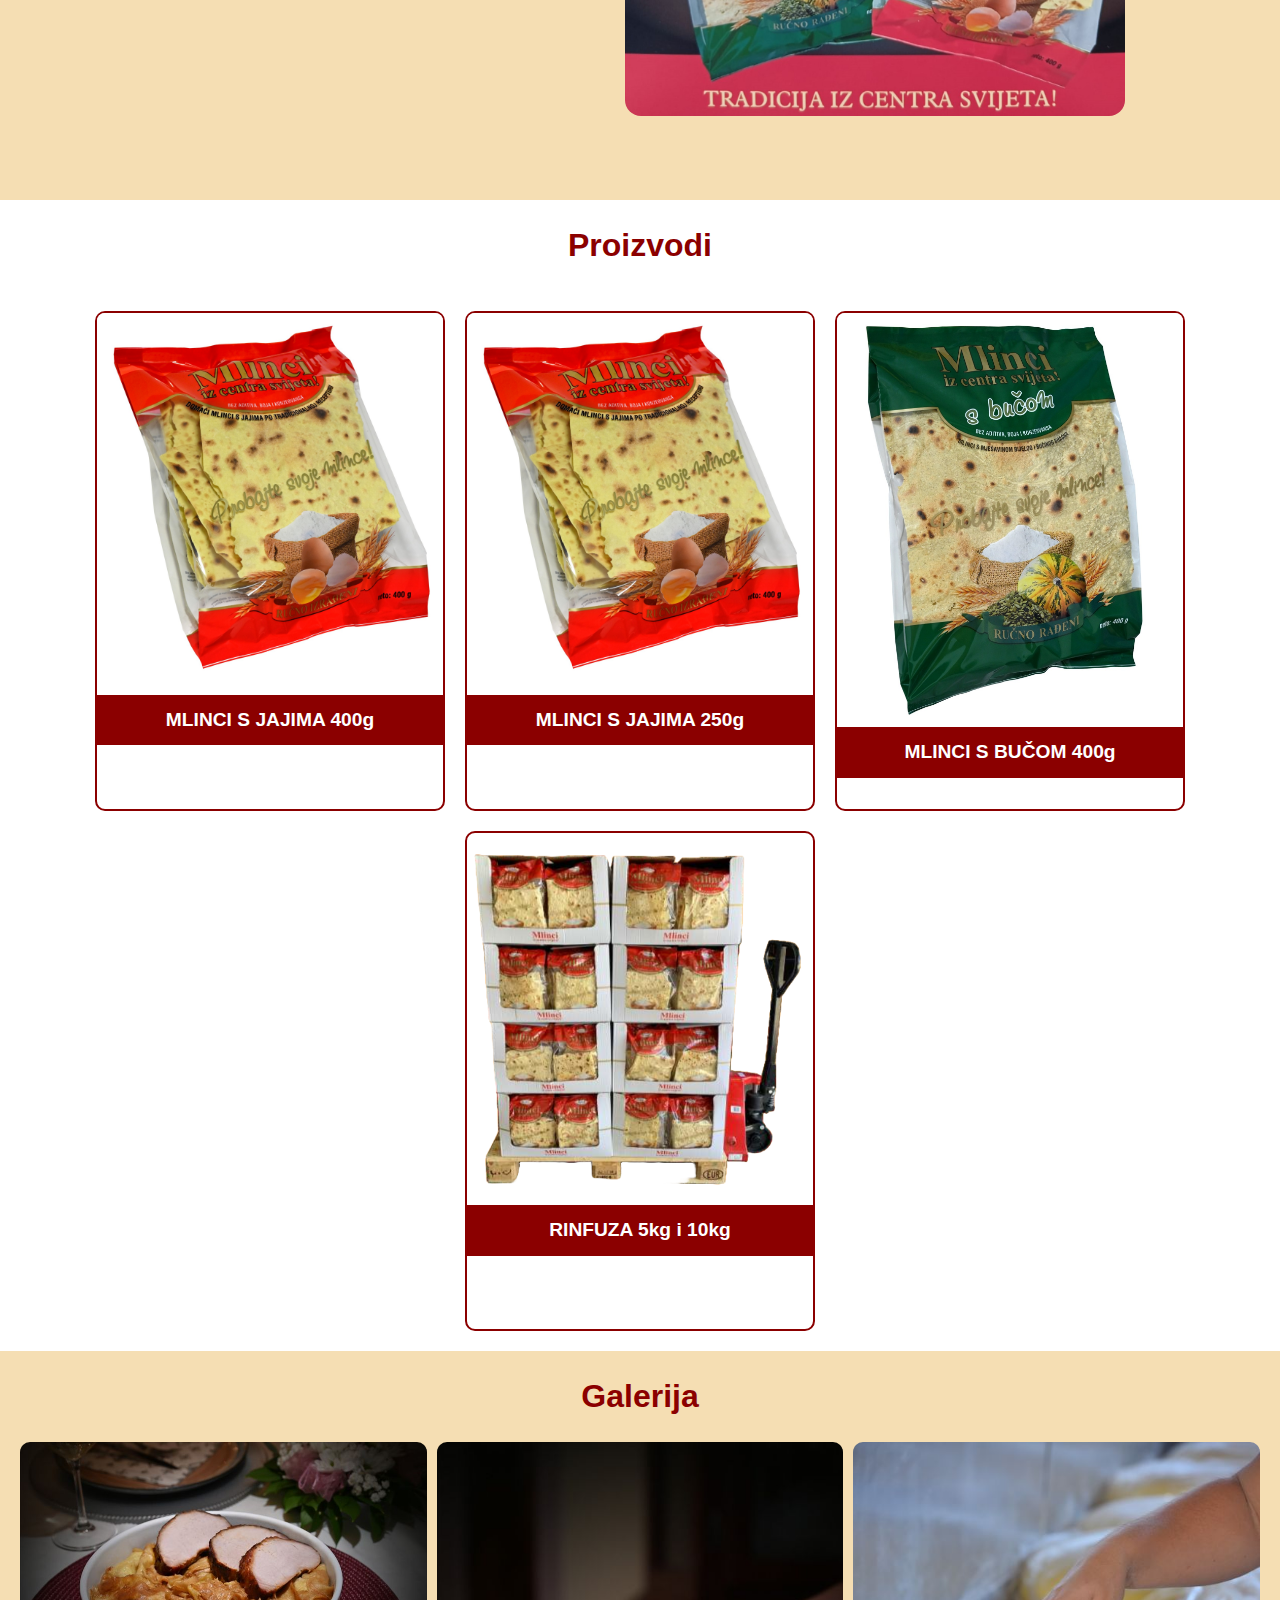
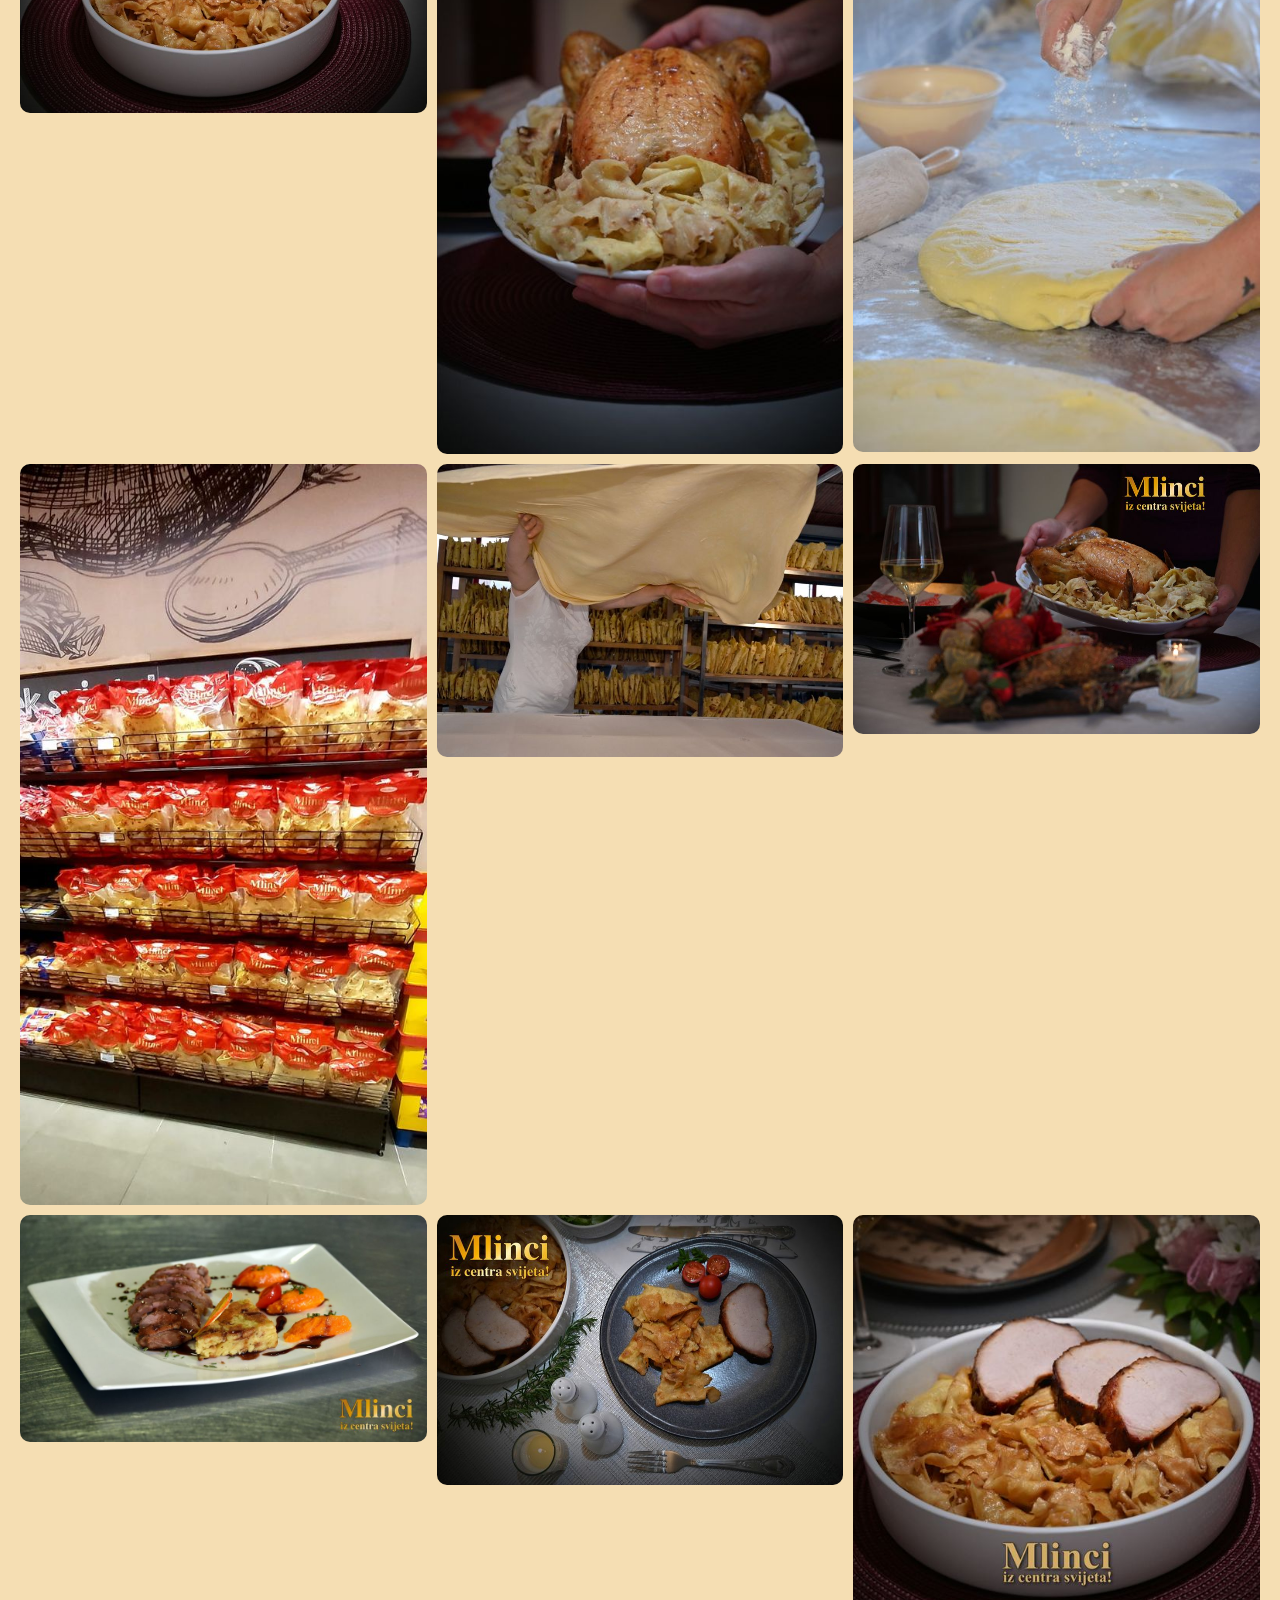
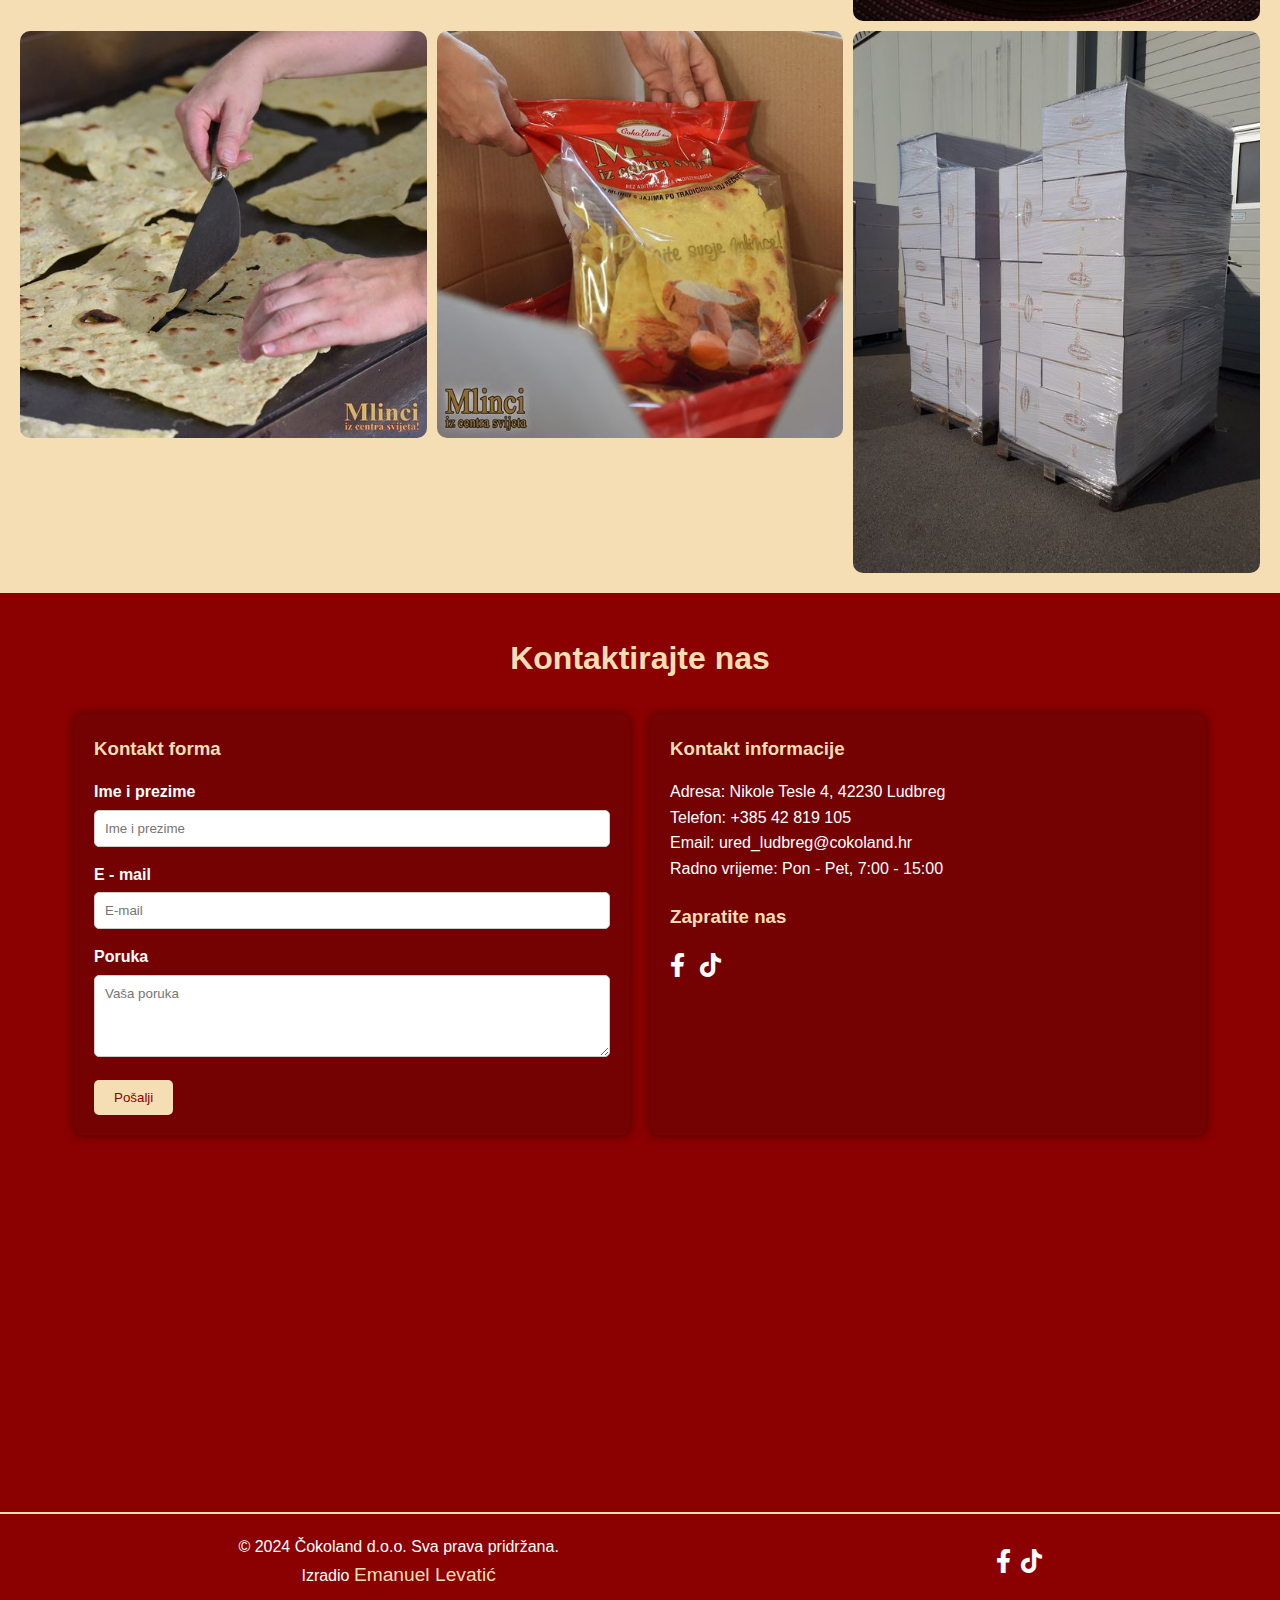
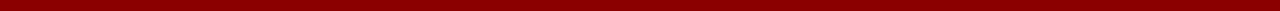
==== commit f63cfcbb: "delete production section; video from production section = new video in hero section; added tiktok l" ====
--- a/index.html
+++ b/index.html
@@ -33,16 +33,23 @@
             <li><a href="#production">Proizvodnja</a></li>
             <li><a href="#contact">Kontakt</a></li>
 
-            <li><a href="https://www.facebook.com/p/Mlinci-iz-centra-svijeta-100057087834597/" target="_blank"
-                    class="social-icon"><i class="fab fa-facebook-f"></i></a></li>
-            <li><a href="https://www.tiktok.com/@yourprofile" target="_blank" class="social-icon"><i
-                        class="fab fa-tiktok"></i></a></li>
+            <li>
+                <a href="https://www.facebook.com/p/Mlinci-iz-centra-svijeta-100057087834597/" target="_blank"
+                    class="social-icon">
+                    <i class="fab fa-facebook-f"></i>
+                </a>
+            </li>
+            <li>
+                <a href="https://www.tiktok.com/@okoland.doo?_t=8qEBrBLnjcH&_r=1" target="_blank" class="social-icon">
+                    <i class="fab fa-tiktok"></i>
+                </a>
+            </li>
         </ul>
     </nav>
 
     <section id="hero" class="hero">
         <div class="video-container">
-            <video src="Images/videozastranicu.mp4" autoplay muted loop class="heroVideo"></video>
+            <iframe class="heroVideo" src="https://www.youtube.com/embed/P9D2J1PqyDY?si=nTfWmlTwV8IxXljE&amp;autoplay=1&mute=1" title="YouTube video player" frameborder="0"  referrerpolicy="strict-origin-when-cross-origin" allowfullscreen></iframe>
         </div>
     </section>
 
@@ -176,14 +183,16 @@
         </div>
     </section>
 
-    <section id="production" class="production-section">
+
+    <!-- ODLUCILI SE STAVITI TAJ VIDEO U HERO SEKCIJU -->
+    <!-- <section id="production" class="production-section">
         <h2 class="production-title">Proizvodnja</h2>
 
         <iframe class="yt-video-production" width="560" height="315" volume="20%"
             src="https://www.youtube.com/embed/P9D2J1PqyDY?si=qMnsnkTFMPwSh2nz" title="YouTube video player"
             frameborder="0"
             allow="accelerometer; autoplay; clipboard-write; encrypted-media; gyroscope; picture-in-picture; web-share"
-            referrerpolicy="strict-origin-when-cross-origin" allowfullscreen></iframe>
+            referrerpolicy="strict-origin-when-cross-origin" allowfullscreen></iframe> -->
 
 
     </section>
@@ -238,7 +247,7 @@
                     <a href="https://www.facebook.com/p/Mlinci-iz-centra-svijeta-100057087834597/" target="_blank"
                         class="social-icon"><i class="fab fa-facebook-f"></i></a>
 
-                    <a href="https://www.tiktok.com/@yourprofile" target="_blank" class="social-icon"
+                    <a href="https://www.tiktok.com/@okoland.doo?_t=8qEBrBLnjcH&_r=1" target="_blank" class="social-icon"
                         style="margin-left: 2%;"><i class="fab fa-tiktok"></i></a>
 
                 </div>
@@ -267,7 +276,7 @@
                     class="social-icon">
                     <i class="fab fa-facebook-f"></i>
                 </a>
-                <a href="https://www.tiktok.com/@yourprofile" target="_blank" class="social-icon">
+                <a href="https://www.tiktok.com/@okoland.doo?_t=8qEBrBLnjcH&_r=1" target="_blank" class="social-icon">
                     <i class="fab fa-tiktok"></i>
                 </a>
             </div>
--- a/style.css
+++ b/style.css
@@ -132,7 +132,7 @@
     object-fit:fill; /* Zadrži proporcije videa */
 }
 
-.hero::before {
+/* .hero::before {
     content: '';
     position: absolute;
     top: 0;
@@ -140,8 +140,9 @@
     width: 100%;
     height: 100%;
     background: rgba(0, 0, 0, 0.1); /* Zatamnjenje videa */
-    z-index: 1; /* Ispod teksta */
-}
+/*    z-index: 1; /* Ispod teksta */
+/*} 
+*/
 
 
 /* Parallax sekcije */
@@ -412,14 +413,14 @@
 
 .contact-section {
     padding: 40px 0;
-    background-color: var(--wheat);
+    background-color: var(--dark-red);
 }
 
 .section-title {
     text-align: center;
     font-size: 2rem;
     margin-bottom: 20px;
-    color: var(--dark-red);
+    color: var(--wheat);
 }
 
 .contact-container {
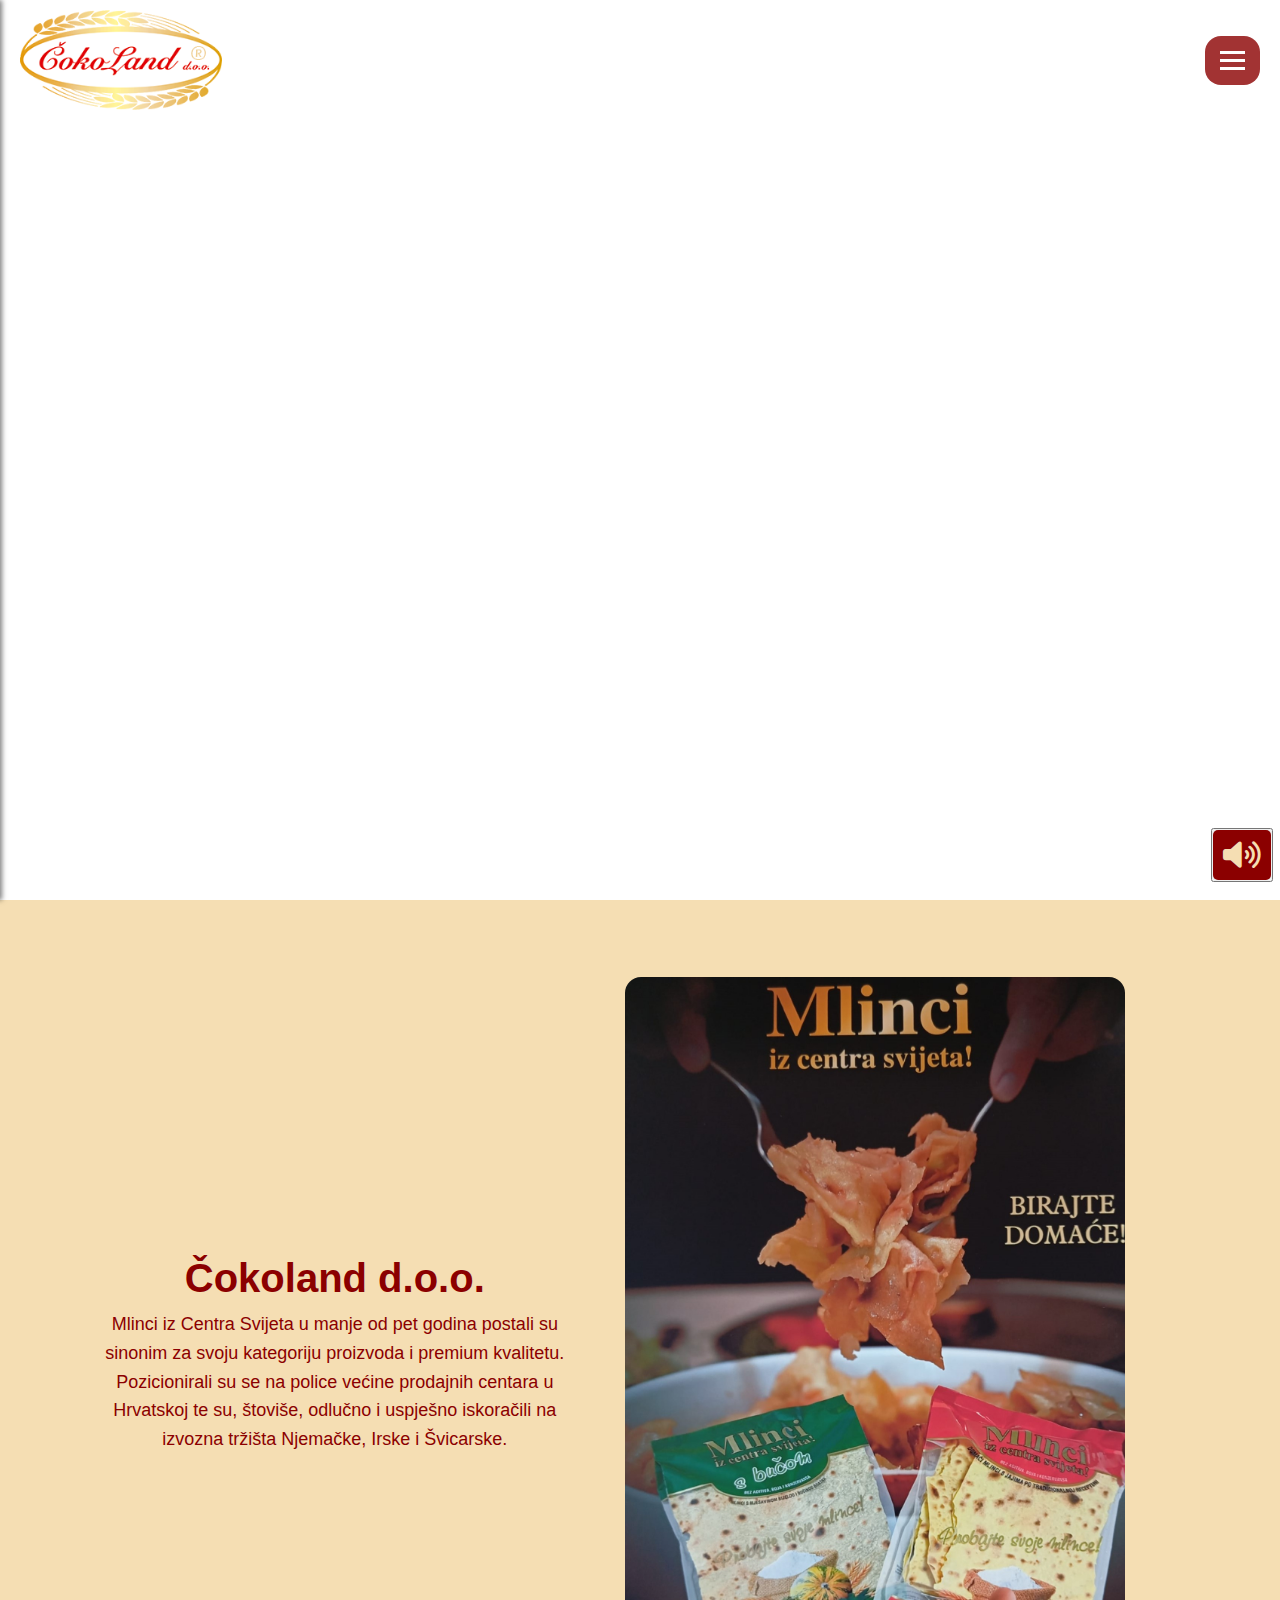
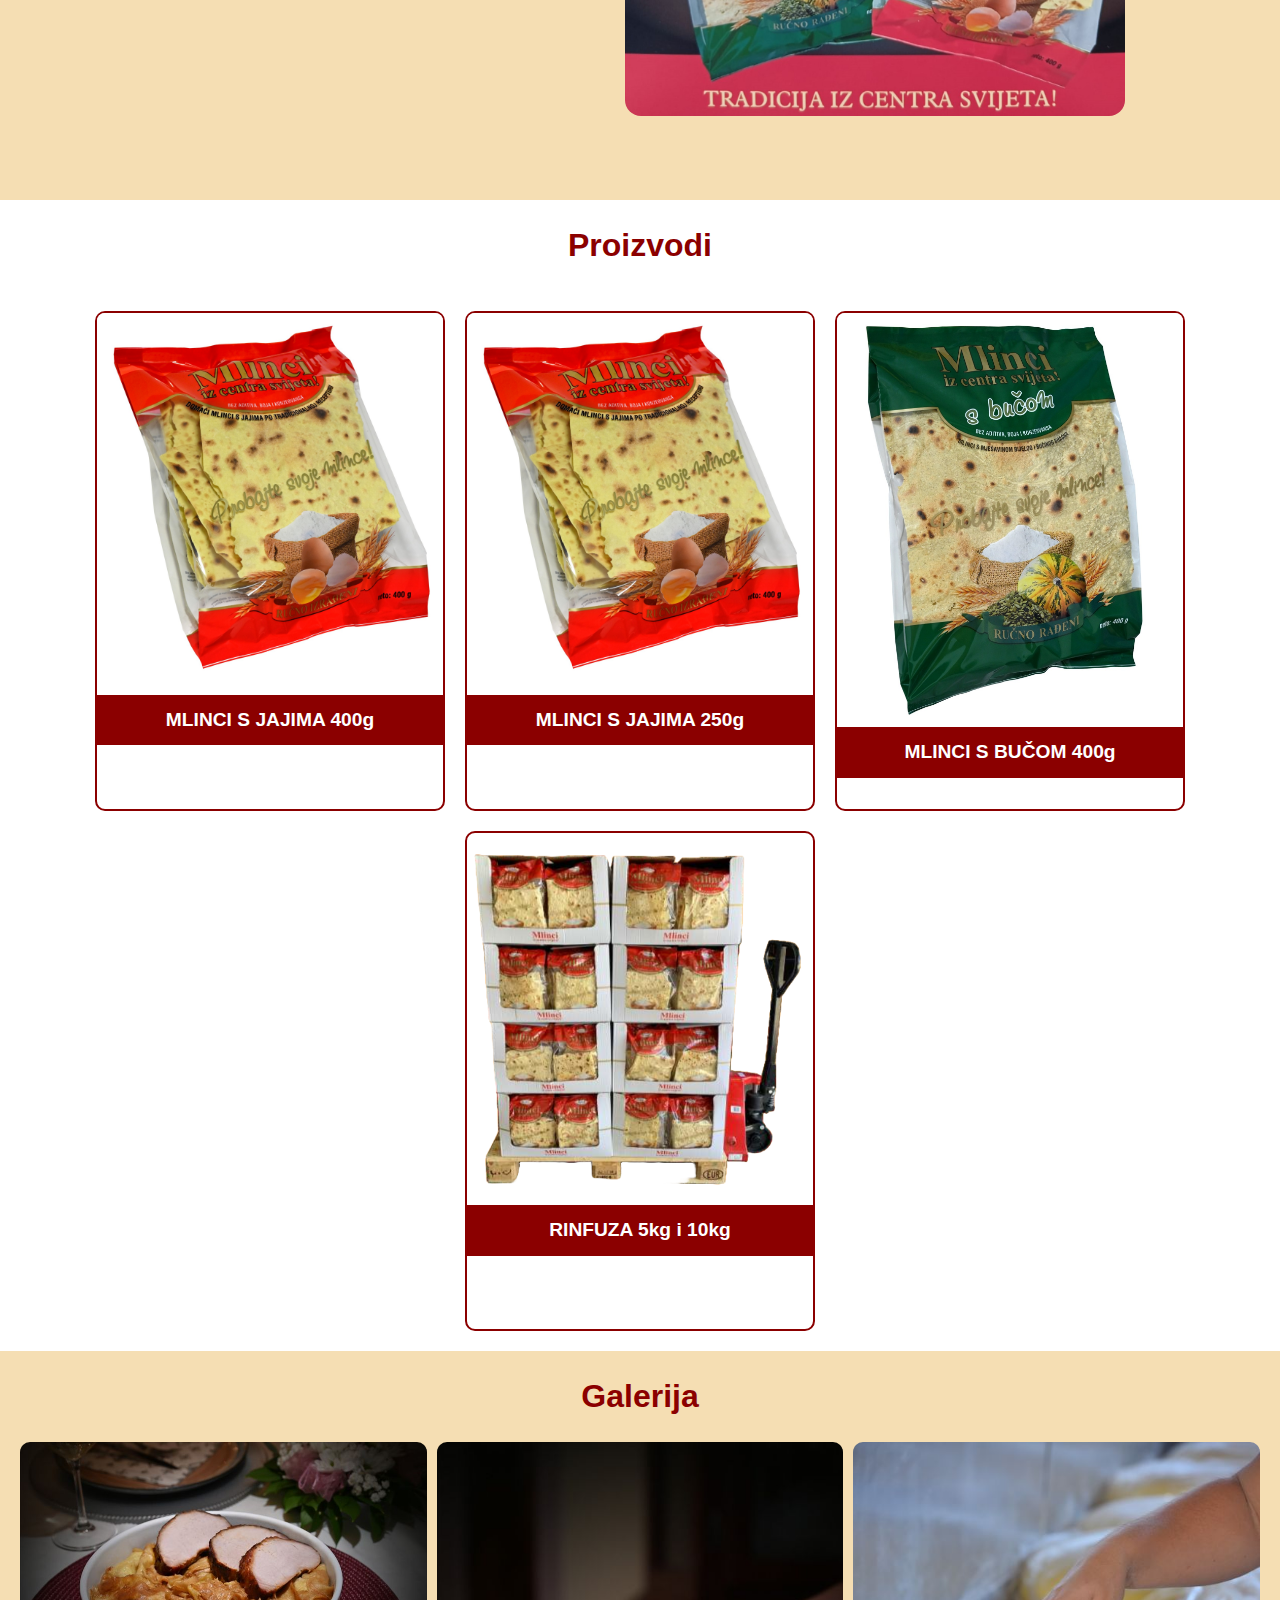
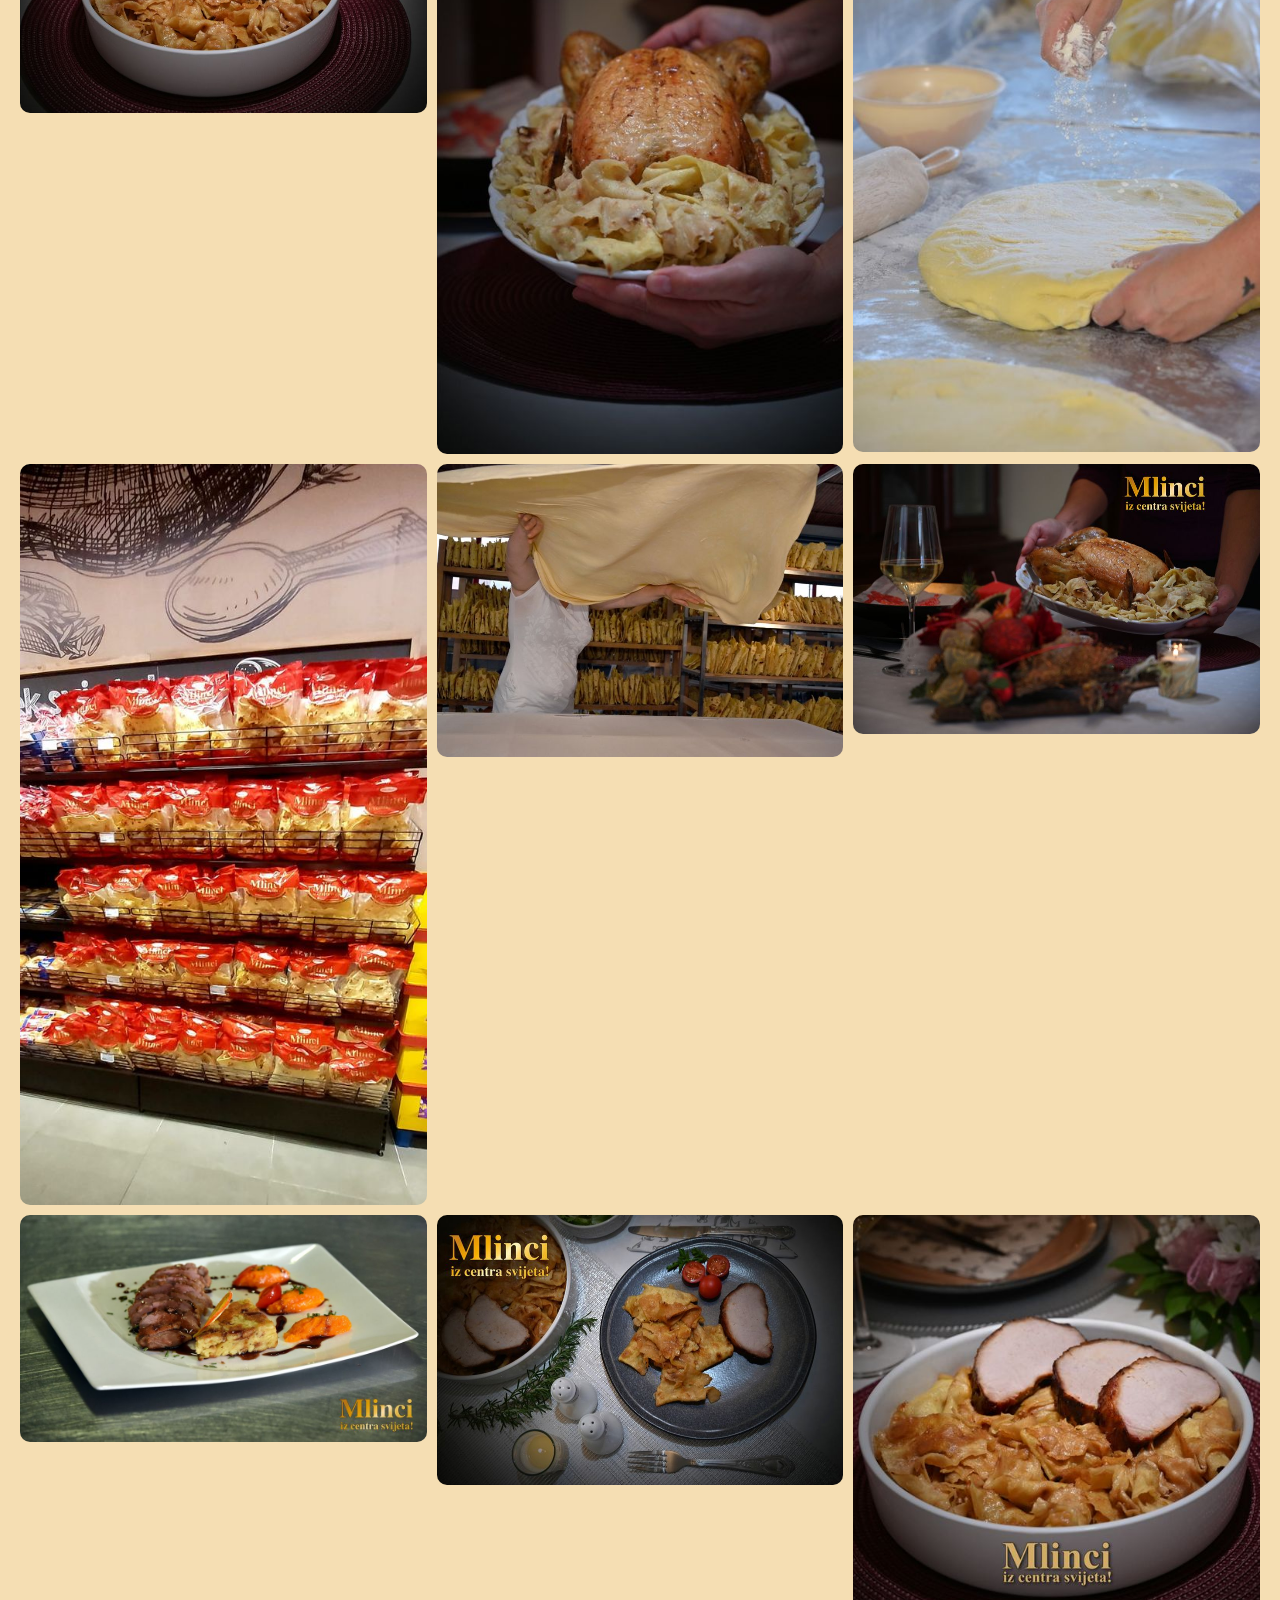
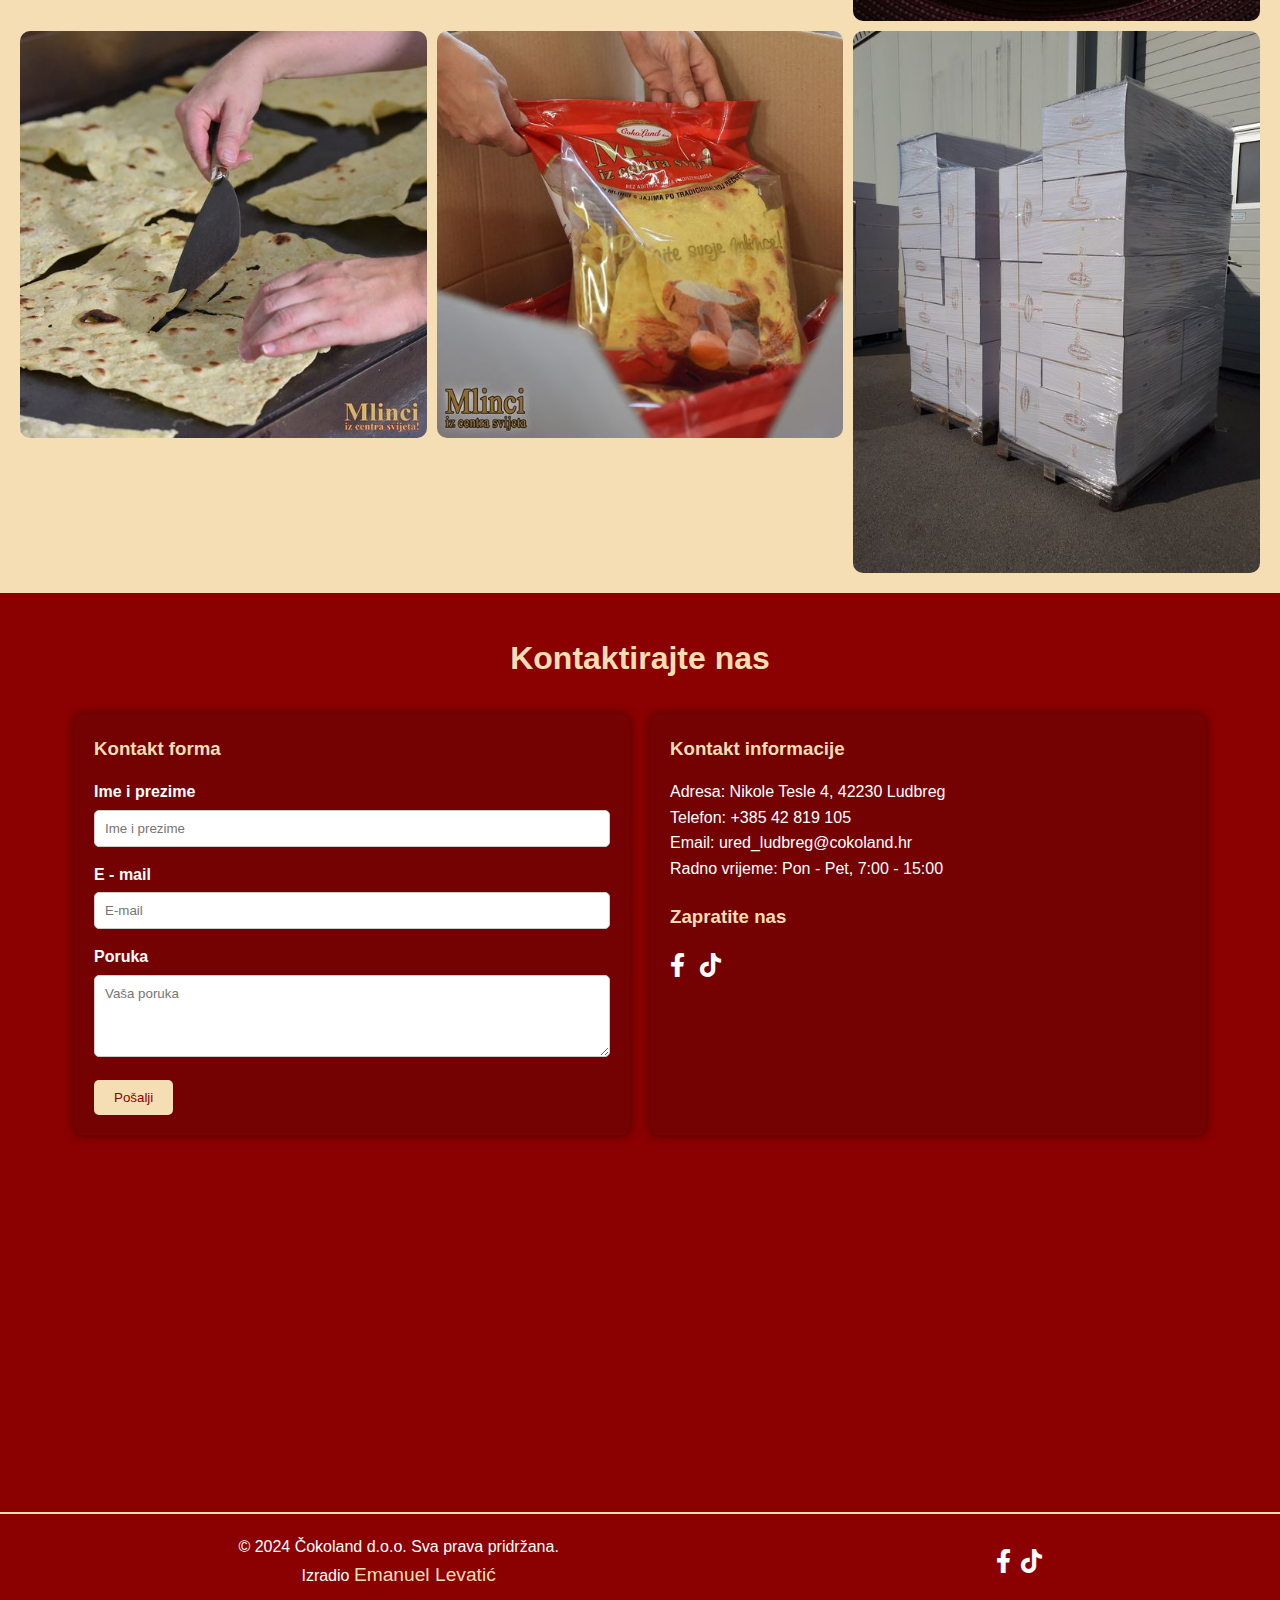
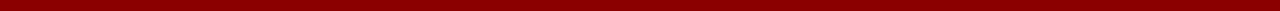
==== commit 0aff63c9: "Hero video implemented with video tag; Added mute/unmute button" ====
--- a/index.html
+++ b/index.html
@@ -49,7 +49,11 @@
 
     <section id="hero" class="hero">
         <div class="video-container">
-            <iframe class="heroVideo" src="https://www.youtube.com/embed/P9D2J1PqyDY?si=nTfWmlTwV8IxXljE&amp;autoplay=1&mute=1" title="YouTube video player" frameborder="0"  referrerpolicy="strict-origin-when-cross-origin" allowfullscreen></iframe>
+            <video id="video1" src="Images/heroVideoNew2.mp4" class="heroVideo" autoplay loop muted></video>
+            <div class="button-mute">
+                <button onclick="muteUnumte()"><i id="ikona" class="fa-solid fa-volume-high" ></i></button>
+                <!-- <button onclick="checkMute()" type="button">Check muted status</button><br>  -->
+            </div>
         </div>
     </section>
 
--- a/style.css
+++ b/style.css
@@ -122,14 +122,31 @@
 .video-container {
     position: relative;
     width: 100%;
-    height: 100vh; /* Puni visinu ekrana */
+    height: 100vh; /* Puna visina ekrana */
     overflow: hidden;
 }
 
 .heroVideo {
     width: 100%;
     height: 100%;
-    object-fit:fill; /* Zadrži proporcije videa */
+    object-fit:initial; /* Zadrži proporcije videa */
+}
+
+.button-mute{
+    position: absolute;
+    top: 95%; /* Postavi na sredinu po vertikali */
+    left: 97%; /* Postavi na sredinu po horizontali */
+    transform: translate(-50%, -50%); /* Pomakni ga za 50% svog width-a i height-a kako bi bio potpuno centriran */
+    z-index: 1000;
+}
+#ikona{
+    font-size: 30px;
+    background-color: var(--dark-red);
+    color: var(--wheat);
+    border: none;
+    cursor: pointer;
+    padding: 10px;
+    border-radius: 5px;
 }
 
 /* .hero::before {
@@ -552,9 +569,10 @@
         height: 38vh;
     }
 
-    .section{
+    .section {
         flex-direction: column;
-        height: 80vh;
+        height: 50vh;
+        padding: 50px;
     }
 
     .section-img img{
@@ -603,4 +621,16 @@
         height: 350px;
     }
 
-}
+    .button-mute{
+        position: absolute;
+        top: 90%; /* Postavi na sredinu po vertikali */
+        left: 90%; /* Postavi na sredinu po horizontali */
+        transform: translate(-50%, -50%); /* Pomakni ga za 50% svog width-a i height-a kako bi bio potpuno centriran */
+        z-index: 1000;
+    }
+
+    #ikona{
+        font-size: 24px;
+    }
+
+}
